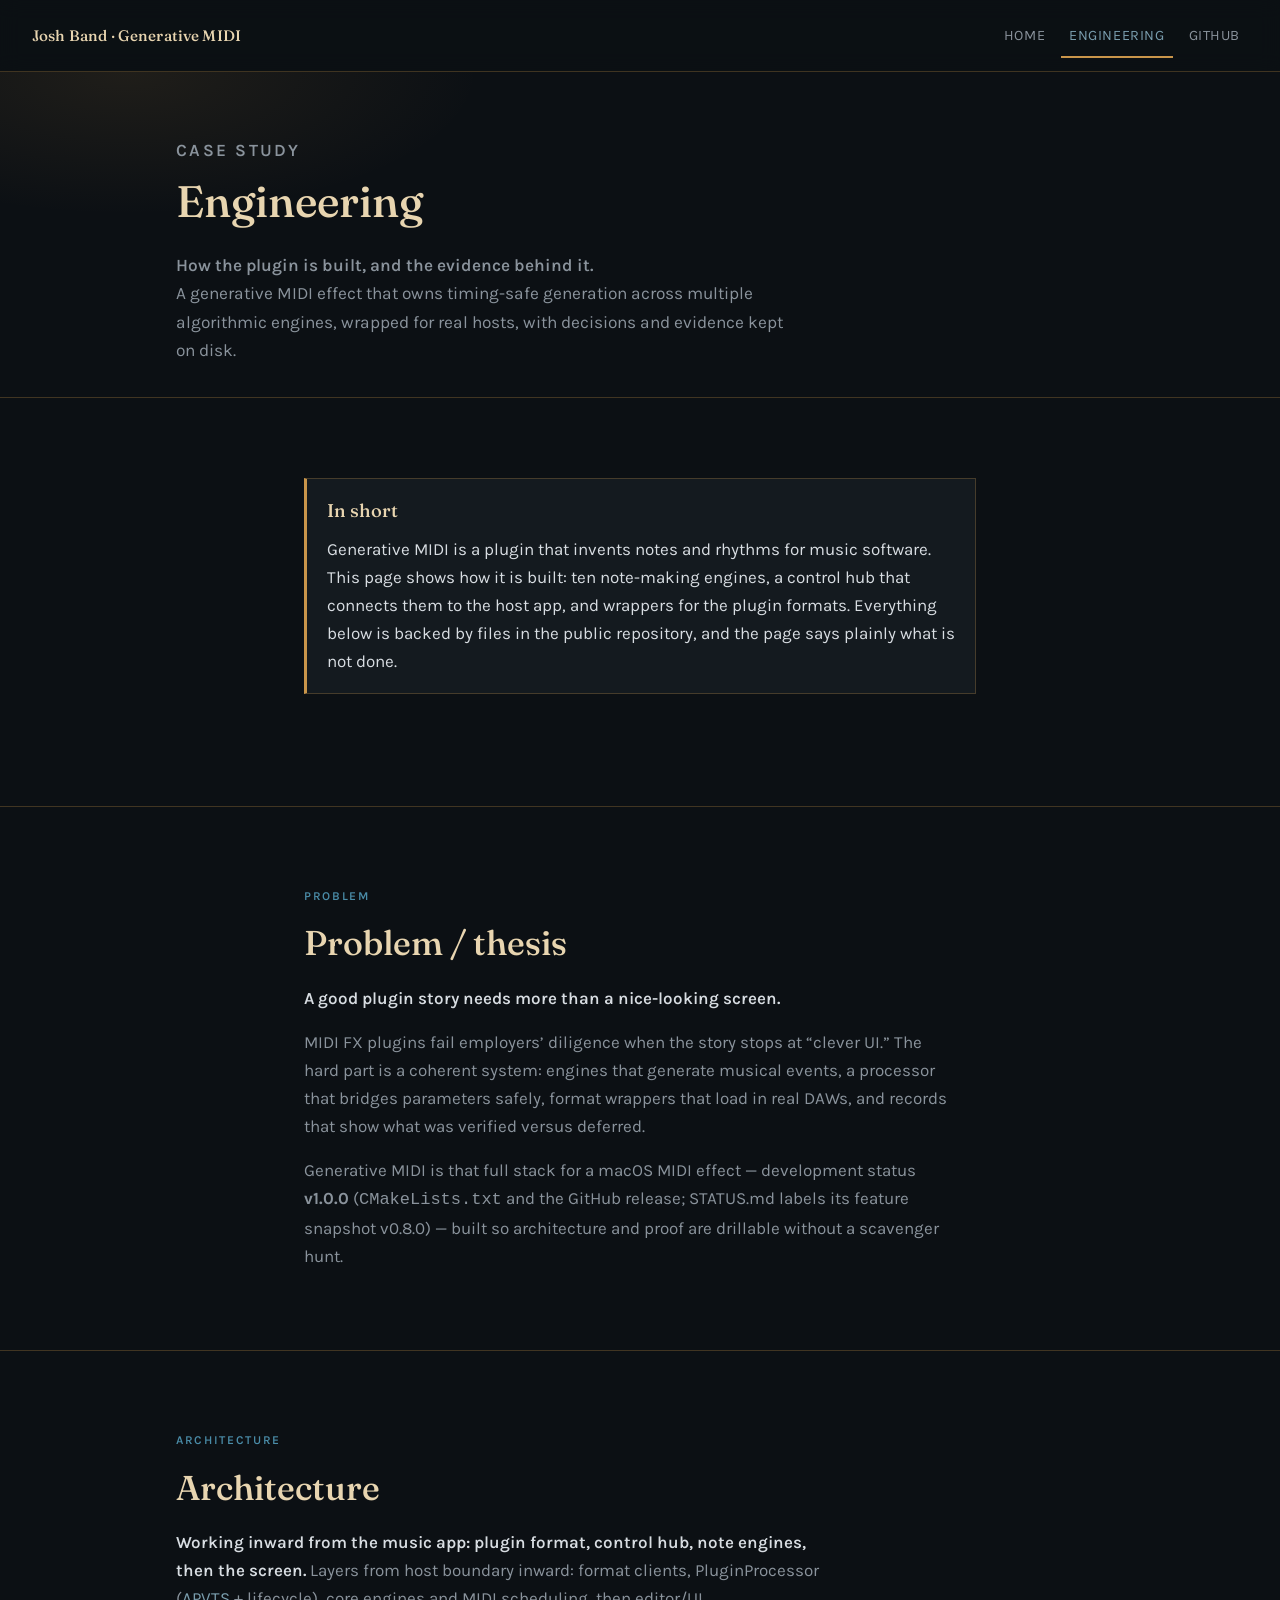
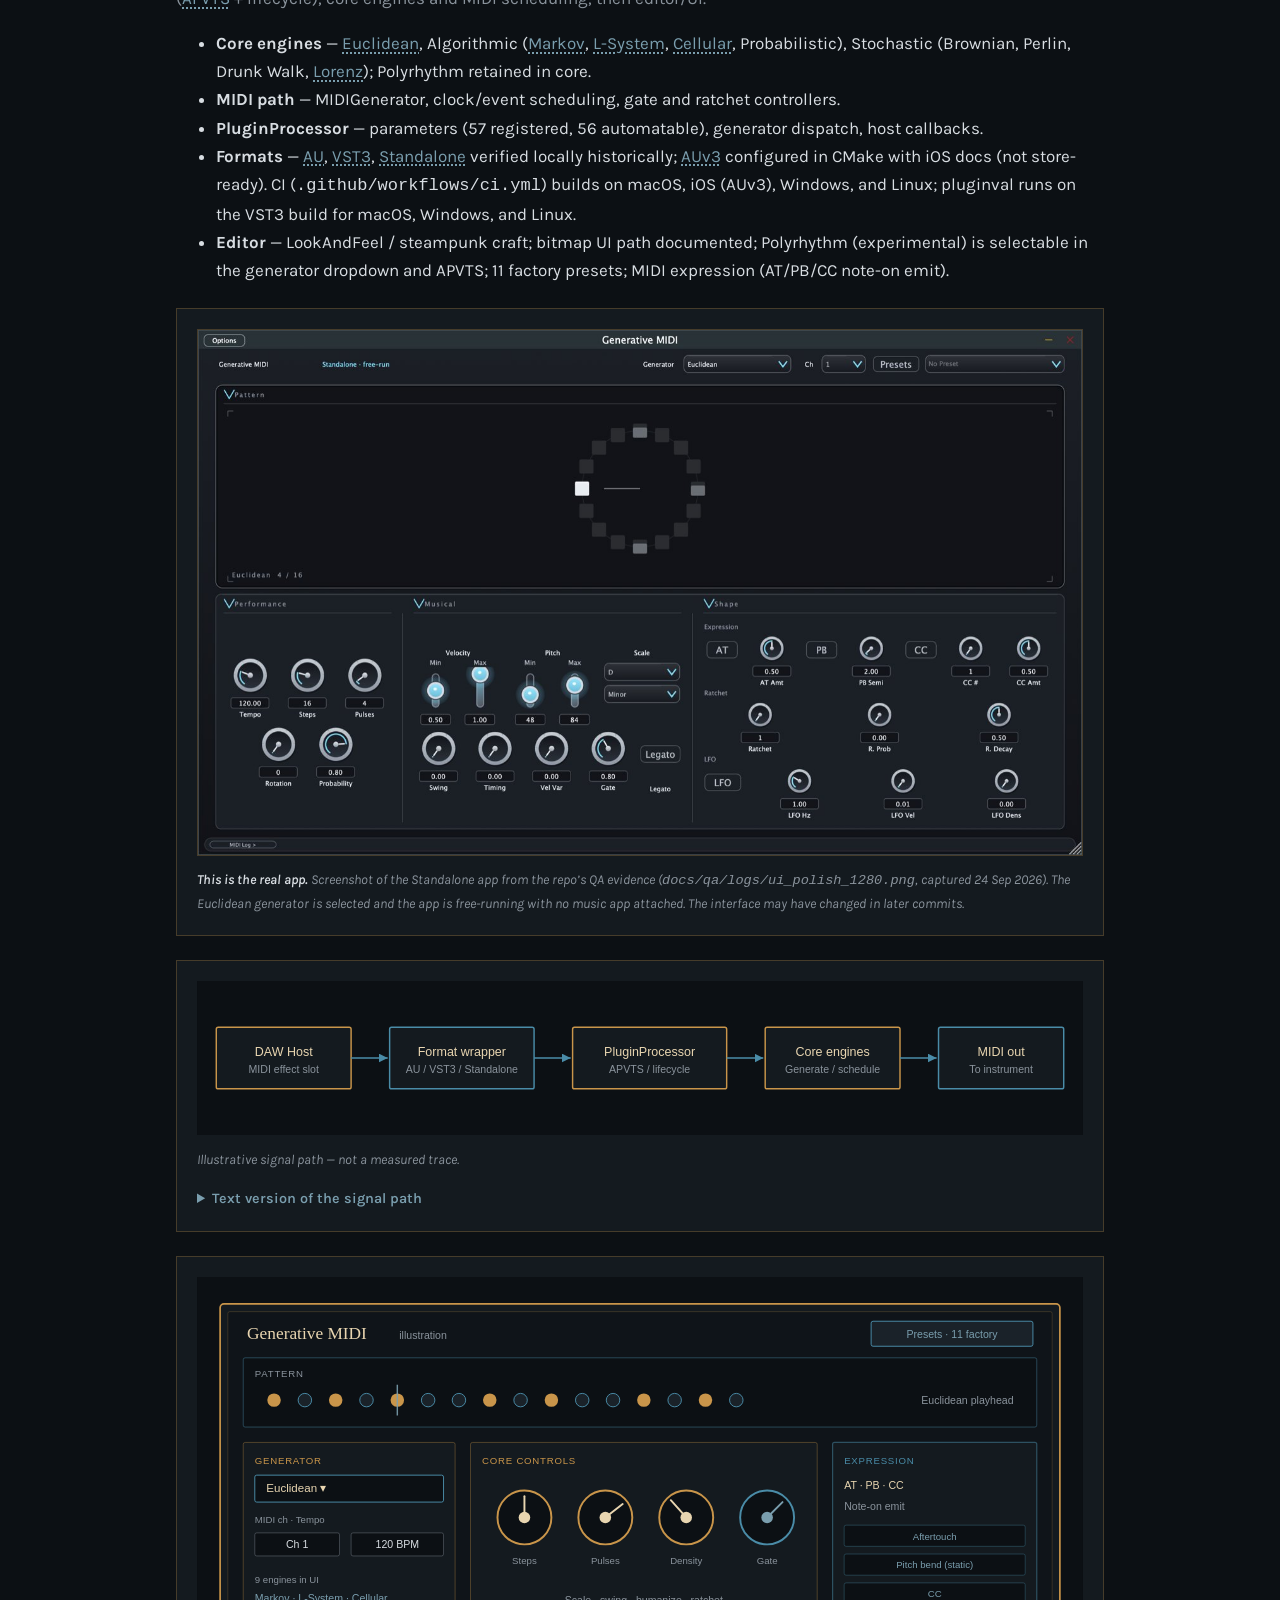
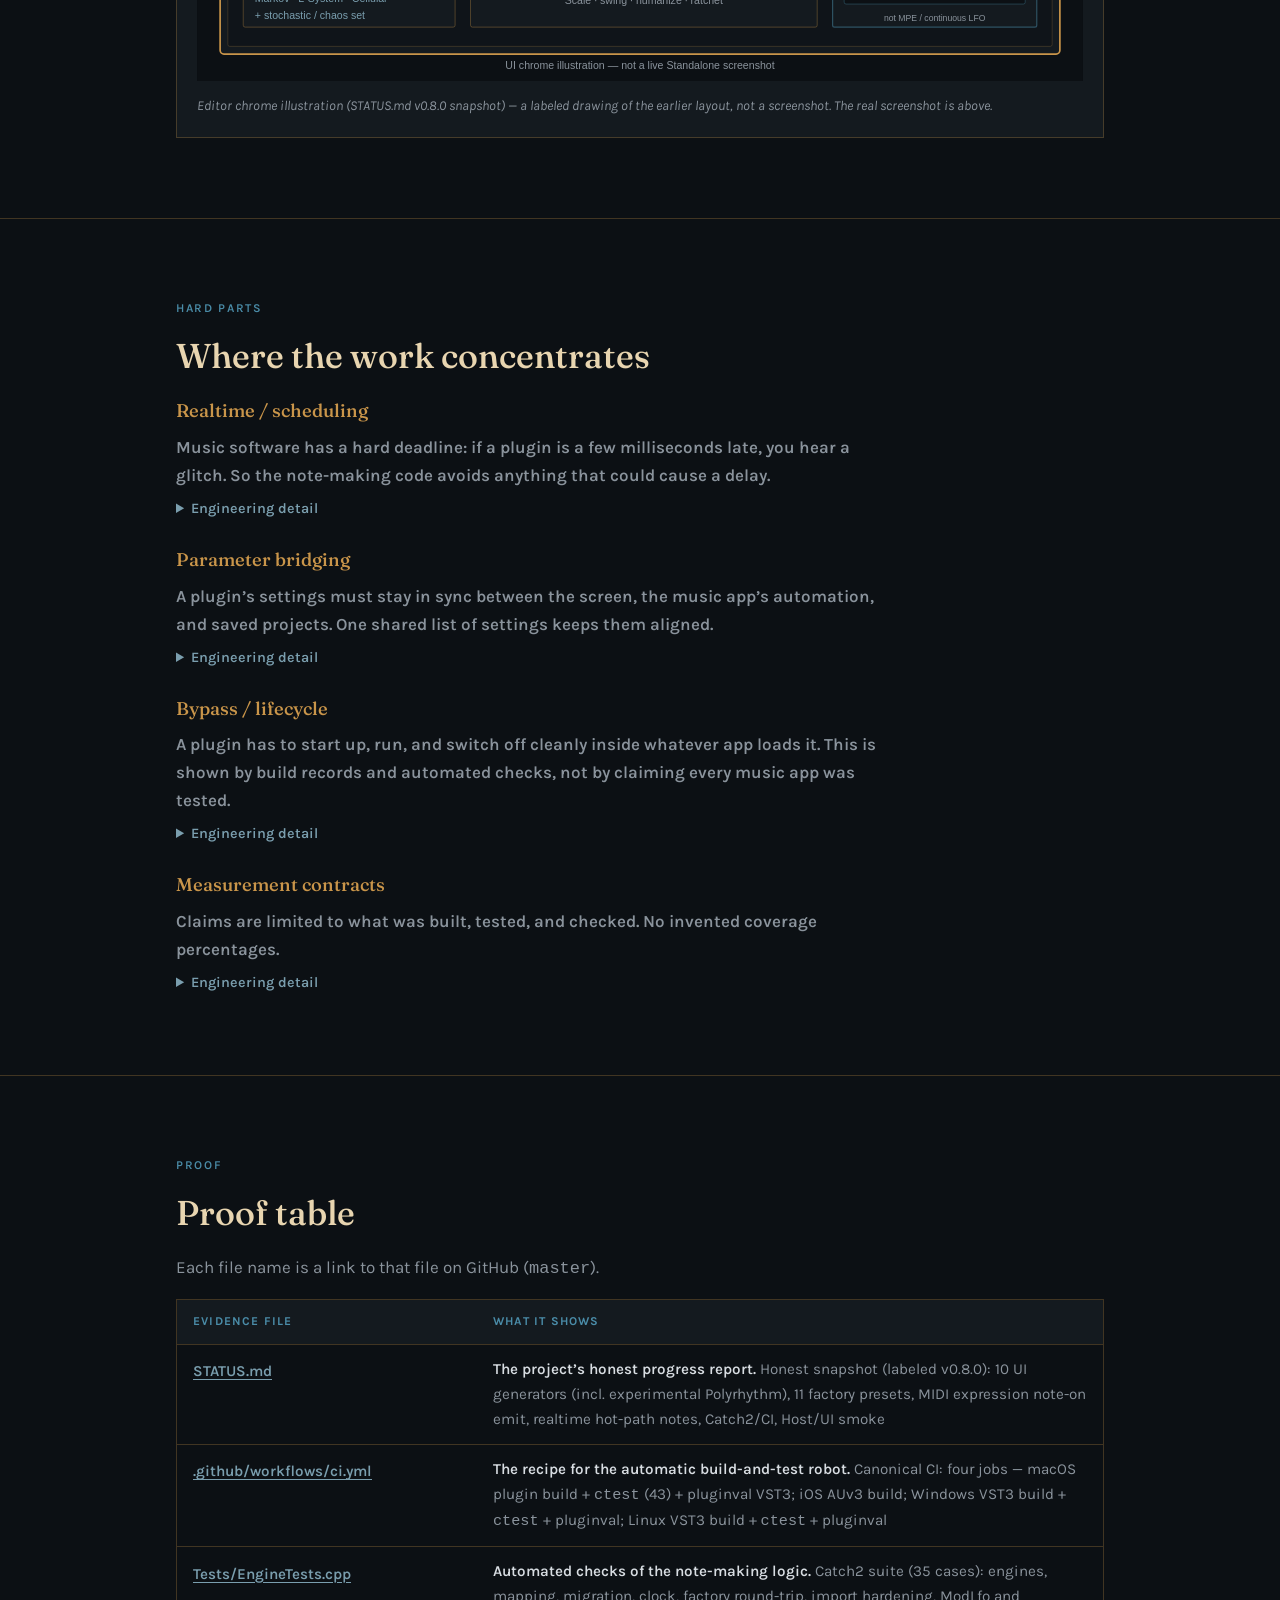
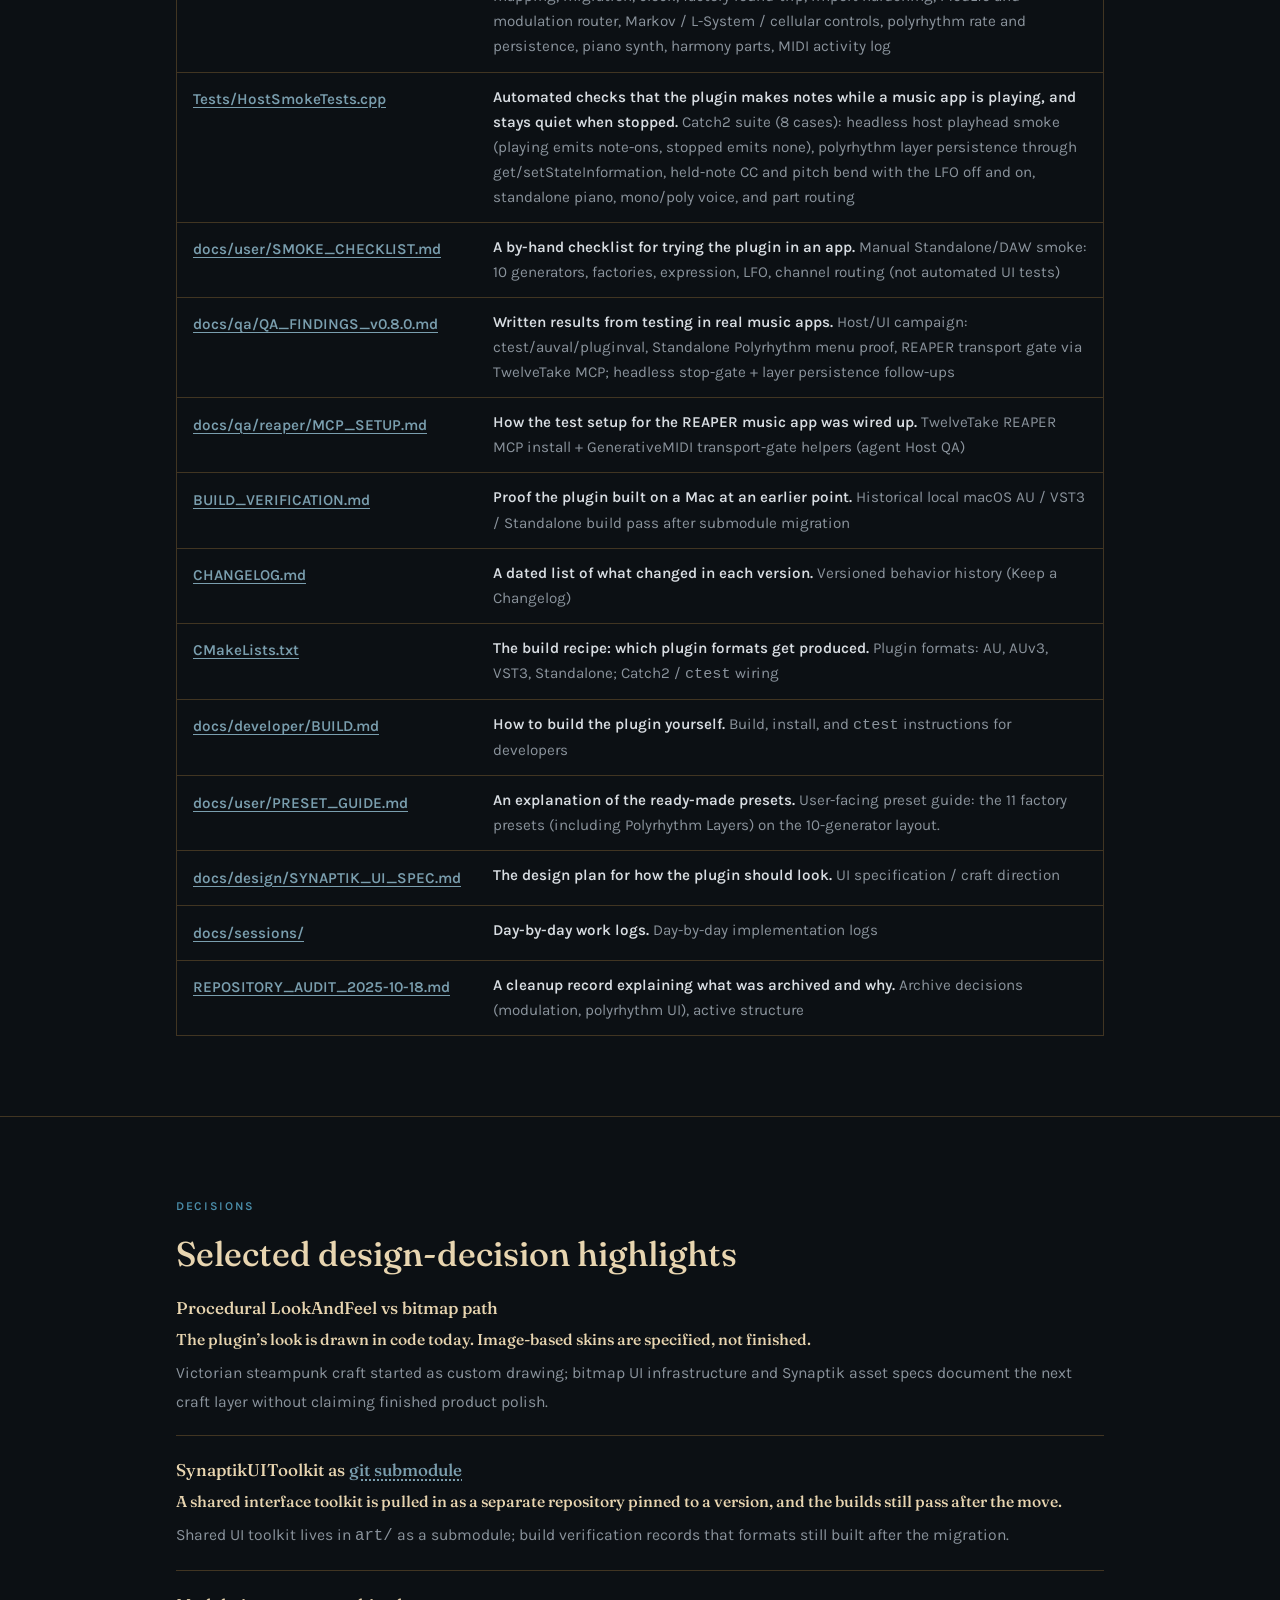
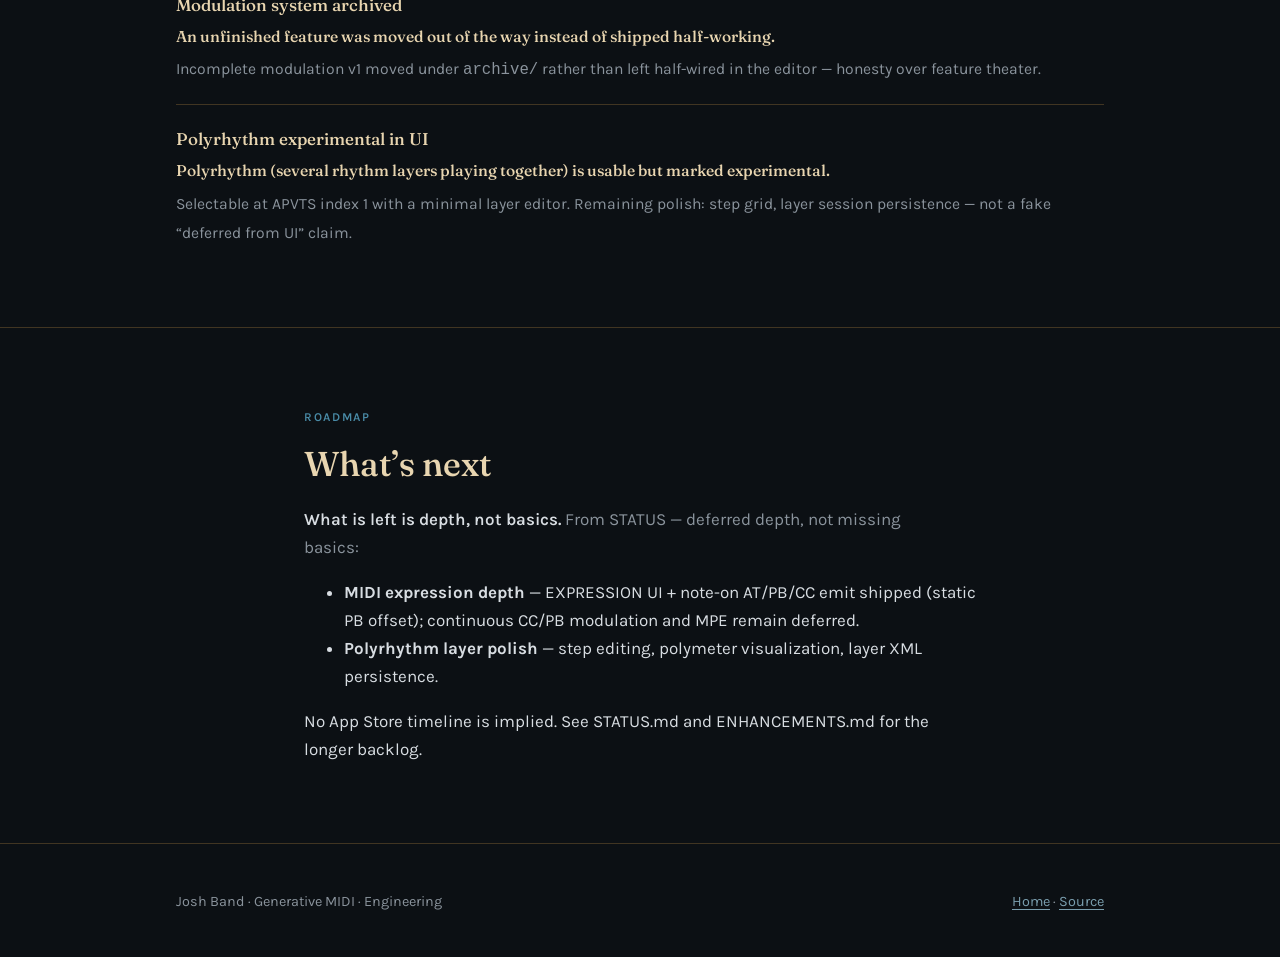
==== docs/engineering.html @ d262ab6c "docs: refresh counts and version after #12 (57/56 params, 43 tests, v1.0.0) Site, README, FEATURES, " ====
<!DOCTYPE html>
<html lang="en">
<head>
  <meta charset="utf-8">
  <meta name="viewport" content="width=device-width, initial-scale=1">
  <title>Engineering · Josh Band · Generative MIDI</title>
  <meta name="description" content="Engineering case study: architecture, realtime boundaries, parameter bridging, and on-disk proof for Generative MIDI.">
  <meta name="color-scheme" content="dark">
  <meta name="theme-color" content="#0c1014">
  <script>document.documentElement.classList.add('js');</script>
  <meta property="og:type" content="website">
  <meta property="og:title" content="Engineering · Josh Band · Generative MIDI">
  <meta property="og:description" content="Engineering case study: architecture, realtime boundaries, parameter bridging, and on-disk proof for Generative MIDI.">
  <meta property="og:url" content="https://joshband.github.io/GenerativeMIDI/engineering.html">
  <meta name="twitter:card" content="summary">
  <meta name="twitter:title" content="Engineering · Josh Band · Generative MIDI">
  <meta name="twitter:description" content="Engineering case study: architecture, realtime boundaries, parameter bridging, and on-disk proof for Generative MIDI.">
  <link rel="preconnect" href="https://fonts.googleapis.com">
  <link rel="preconnect" href="https://fonts.gstatic.com" crossorigin>
  <link href="https://fonts.googleapis.com/css2?family=Fraunces:opsz,wght@9..144,500;9..144,600&family=Karla:wght@400;500;600;700&display=swap" rel="stylesheet">
  <link rel="stylesheet" href="assets/site.css">
</head>
<body>
  <a class="skip-link" href="#main">Skip to content</a>

  <header class="site-nav">
    <a class="site-nav__mark" href="index.html">Josh Band · Generative MIDI</a>
    <nav aria-label="Primary">
      <ul class="site-nav__links">
        <li><a href="index.html">Home</a></li>
        <li><a href="engineering.html" aria-current="page">Engineering</a></li>
        <li><a href="https://github.com/joshband/GenerativeMIDI" rel="noopener noreferrer">GitHub</a></li>
      </ul>
    </nav>
  </header>

  <section class="page-intro" aria-labelledby="page-title">
    <div class="page-intro__inner">
      <p class="section__label">Case study</p>
      <h1 id="page-title">Engineering</h1>
      <p class="plain">How the plugin is built, and the evidence behind it.</p>
      <p class="tech">A generative MIDI effect that owns timing-safe generation across multiple algorithmic engines, wrapped for real hosts, with decisions and evidence kept on disk.</p>
    </div>
  </section>

  <main id="main" tabindex="-1">
    <section class="section section--narrow" aria-labelledby="short-title">
      <div class="section__inner">
        <div class="in-short">
          <h2 id="short-title">In short</h2>
          <p>Generative MIDI is a plugin that invents notes and rhythms for music software. This page shows how it is built: ten note-making engines, a control hub that connects them to the host app, and wrappers for the plugin formats. Everything below is backed by files in the public repository, and the page says plainly what is not done.</p>
        </div>
      </div>
    </section>

    <section class="section section--narrow" data-reveal aria-labelledby="thesis-title">
      <div class="section__inner">
        <p class="section__label">Problem</p>
        <h2 class="section__title" id="thesis-title">Problem / thesis</h2>
        <p class="plain">A good plugin story needs more than a nice-looking screen.</p>
        <p class="tech">MIDI FX plugins fail employers’ diligence when the story stops at “clever UI.” The hard part is a coherent system: engines that generate musical events, a processor that bridges parameters safely, format wrappers that load in real DAWs, and records that show what was verified versus deferred.</p>
        <p class="tech">Generative MIDI is that full stack for a macOS MIDI effect — development status <strong>v1.0.0</strong> (<code>CMakeLists.txt</code> and the GitHub release; STATUS.md labels its feature snapshot v0.8.0) — built so architecture and proof are drillable without a scavenger hunt.</p>
      </div>
    </section>

    <section class="section" data-reveal aria-labelledby="arch-title">
      <div class="section__inner">
        <p class="section__label">Architecture</p>
        <h2 class="section__title" id="arch-title">Architecture</h2>
        <p class="section__lead"><strong class="plain">Working inward from the music app: plugin format, control hub, note engines, then the screen.</strong> <span class="tech">Layers from host boundary inward: format clients, PluginProcessor (<a class="term" href="index.html#g-apvts">APVTS</a> + lifecycle), core engines and MIDI scheduling, then editor/UI.</span></p>
        <ul>
          <li><strong>Core engines</strong> — <a class="term" href="index.html#g-euclidean">Euclidean</a>, Algorithmic (<a class="term" href="index.html#g-markov">Markov</a>, <a class="term" href="index.html#g-lsystem">L-System</a>, <a class="term" href="index.html#g-cellular">Cellular</a>, Probabilistic), Stochastic (Brownian, Perlin, Drunk Walk, <a class="term" href="index.html#g-lorenz">Lorenz</a>); Polyrhythm retained in core.</li>
          <li><strong>MIDI path</strong> — MIDIGenerator, clock/event scheduling, gate and ratchet controllers.</li>
          <li><strong>PluginProcessor</strong> — parameters (57 registered, 56 automatable), generator dispatch, host callbacks.</li>
          <li><strong>Formats</strong> — <a class="term" href="index.html#g-au">AU</a>, <a class="term" href="index.html#g-vst3">VST3</a>, <a class="term" href="index.html#g-standalone">Standalone</a> verified locally historically; <a class="term" href="index.html#g-auv3">AUv3</a> configured in CMake with iOS docs (not store-ready). CI (<code>.github/workflows/ci.yml</code>) builds on macOS, iOS (AUv3), Windows, and Linux; pluginval runs on the VST3 build for macOS, Windows, and Linux.</li>
          <li><strong>Editor</strong> — LookAndFeel / steampunk craft; bitmap UI path documented; Polyrhythm (experimental) is selectable in the generator dropdown and APVTS; 11 factory presets; MIDI expression (AT/PB/CC note-on emit).</li>
        </ul>
        <figure class="diagram diagram--shot">
          <img src="assets/standalone-screenshot.jpg" width="1400" height="831" alt="Screenshot of the Generative MIDI Standalone app in a dark steel and cyan theme. A Pattern panel shows the Euclidean generator as a ring of 16 steps, with Performance knobs (tempo, steps, pulses, rotation, probability), Musical controls (velocity and pitch ranges, scale, swing, timing, gate) and a Shape panel with expression, ratchet and LFO controls.">
          <figcaption><strong class="plain">This is the real app.</strong> Screenshot of the Standalone app from the repo’s QA evidence (<code>docs/qa/logs/ui_polish_1280.png</code>, captured 24 Sep 2026). The Euclidean generator is selected and the app is free-running with no music app attached. The interface may have changed in later commits.</figcaption>
        </figure>
        <figure class="diagram">
          <picture>
            <source media="(max-width: 720px)" srcset="assets/signal-path-narrow.svg" width="320" height="480">
            <img src="assets/signal-path.svg?v=2" width="920" height="160" alt="Illustrative signal path from DAW host through format wrapper, processor, engines, to MIDI out">
          </picture>
          <figcaption>Illustrative signal path — not a measured trace.</figcaption>
          <details class="flow-text">
            <summary>Text version of the signal path</summary>
            <ol>
              <li><strong>DAW host</strong> — the music app, with a MIDI effect slot.</li>
              <li><strong>Format wrapper</strong> — AU, VST3, or Standalone.</li>
              <li><strong>PluginProcessor and parameters</strong> — the settings list (APVTS) and plugin lifecycle.</li>
              <li><strong>Core engines</strong> — generate and schedule the notes.</li>
              <li><strong>MIDI out</strong> — notes go to an instrument.</li>
            </ol>
          </details>
        </figure>
        <figure class="diagram">
          <img src="assets/editor-chrome.svg" width="920" height="420" alt="Illustrative Generative MIDI editor chrome showing pattern display, generator controls, and expression panel">
          <figcaption>Editor chrome illustration (STATUS.md v0.8.0 snapshot) — a labeled drawing of the earlier layout, not a screenshot. The real screenshot is above.</figcaption>
        </figure>
      </div>
    </section>

    <section class="section" data-reveal aria-labelledby="hard-title">
      <div class="section__inner">
        <p class="section__label">Hard parts</p>
        <h2 class="section__title" id="hard-title">Where the work concentrates</h2>
        <ul class="hard-parts">
          <li>
            <h3>Realtime / scheduling</h3>
            <p class="plain">Music software has a hard deadline: if a plugin is a few milliseconds late, you hear a glitch. So the note-making code avoids anything that could cause a delay.</p>
            <details>
              <summary>Engineering detail</summary>
              <p>Note generation must respect <a class="term" href="index.html#g-daw">host</a> block timing. Gate length and ratchet features are described in STATUS with sample-accurate intent. Steady-state hot path is <a class="term" href="index.html#g-alloc">allocation</a>-hardened (Euclidean regen, ratchet offsets, algorithmic single-note, EventScheduler pre-reserved queue; over-capacity schedules dropped). Residual risk called out in STATUS: trained Markov map-key vector on lookup. Engine behavior is covered by Catch2 / <code>ctest</code> in <a class="term" href="index.html#g-ci">CI</a> (<strong>43</strong> test cases, incl. headless host playhead smoke + polyrhythm layer persistence); host transport gating is also exercised via REAPER + TwelveTake MCP and the manual <a href="https://github.com/joshband/GenerativeMIDI/blob/master/docs/user/SMOKE_CHECKLIST.md" rel="noopener noreferrer">smoke checklist</a> — not a published latency bench suite.</p>
            </details>
          </li>
          <li>
            <h3>Parameter bridging</h3>
            <p class="plain">A plugin’s settings must stay in sync between the screen, the music app’s automation, and saved projects. One shared list of settings keeps them aligned.</p>
            <details>
              <summary>Engineering detail</summary>
              <p><a class="term" href="index.html#g-apvts">APVTS</a> choices drive engines and UI. The live generator choice list matches the editor: <strong>ten</strong> generators (Euclidean, experimental Polyrhythm, 4 algorithmic, 4 stochastic). Session migration bumps older 9-choice layouts to the current map.</p>
            </details>
          </li>
          <li>
            <h3>Bypass / lifecycle</h3>
            <p class="plain">A plugin has to start up, run, and switch off cleanly inside whatever app loads it. This is shown by build records and automated checks, not by claiming every music app was tested.</p>
            <details>
              <summary>Engineering detail</summary>
              <p>JUCE plugin client lifecycle (prepare, process, editor attach) plus COPY_PLUGIN_AFTER_BUILD install paths. Host integration is evidenced by build artifacts, CI, and developer build docs, not by claiming every DAW certified.</p>
            </details>
          </li>
          <li>
            <h3>Measurement contracts</h3>
            <p class="plain">Claims are limited to what was built, tested, and checked. No invented coverage percentages.</p>
            <details>
              <summary>Engineering detail</summary>
              <p>On-disk contracts are STATUS.md, BUILD_VERIFICATION.md, CHANGELOG, CI (<code>.github/workflows/ci.yml</code> + Catch2 / <code>ctest</code> ×29), <a href="https://github.com/joshband/GenerativeMIDI/blob/master/docs/qa/QA_FINDINGS_v0.8.0.md" rel="noopener noreferrer">QA findings</a>, and the manual <a href="https://github.com/joshband/GenerativeMIDI/blob/master/docs/user/SMOKE_CHECKLIST.md" rel="noopener noreferrer">SMOKE_CHECKLIST</a> — not invented coverage percentages. Prefer “build passed / tests ran / feature listed / smoke steps exercised” over marketing metrics.</p>
            </details>
          </li>
        </ul>
      </div>
    </section>

    <section class="section" data-reveal aria-labelledby="proof-title">
      <div class="section__inner">
        <p class="section__label">Proof</p>
        <h2 class="section__title" id="proof-title">Proof table</h2>
        <p class="section__lead">Each file name is a link to that file on GitHub (<code>master</code>).</p>
        <span class="visually-hidden" id="proof-scroll-label">Proof table (scrollable region)</span>
        <div class="table-wrap" role="region" aria-labelledby="proof-scroll-label" tabindex="0">
          <table class="proof-table">
            <caption class="visually-hidden">Repository evidence files, with what each one shows</caption>
            <thead>
              <tr>
                <th scope="col">Evidence file</th>
                <th scope="col">What it shows</th>
              </tr>
            </thead>
            <tbody>
              <tr>
                <td><a href="https://github.com/joshband/GenerativeMIDI/blob/master/STATUS.md" rel="noopener noreferrer">STATUS.md<span class="visually-hidden"> on GitHub</span></a></td>
                <td><strong class="plain">The project’s honest progress report.</strong> Honest snapshot (labeled v0.8.0): 10 UI generators (incl. experimental Polyrhythm), 11 factory presets, MIDI expression note-on emit, realtime hot-path notes, Catch2/CI, Host/UI smoke</td>
              </tr>
              <tr>
                <td><a href="https://github.com/joshband/GenerativeMIDI/blob/master/.github/workflows/ci.yml" rel="noopener noreferrer">.github/workflows/ci.yml<span class="visually-hidden"> on GitHub</span></a></td>
                <td><strong class="plain">The recipe for the automatic build-and-test robot.</strong> Canonical CI: four jobs — macOS plugin build + <code>ctest</code> (43) + pluginval VST3; iOS AUv3 build; Windows VST3 build + <code>ctest</code> + pluginval; Linux VST3 build + <code>ctest</code> + pluginval</td>
              </tr>
              <tr>
                <td><a href="https://github.com/joshband/GenerativeMIDI/blob/master/Tests/EngineTests.cpp" rel="noopener noreferrer">Tests/EngineTests.cpp<span class="visually-hidden"> on GitHub</span></a></td>
                <td><strong class="plain">Automated checks of the note-making logic.</strong> Catch2 suite (35 cases): engines, mapping, migration, clock, factory round-trip, import hardening, ModLfo and modulation router, Markov / L-System / cellular controls, polyrhythm rate and persistence, piano synth, harmony parts, MIDI activity log</td>
              </tr>
              <tr>
                <td><a href="https://github.com/joshband/GenerativeMIDI/blob/master/Tests/HostSmokeTests.cpp" rel="noopener noreferrer">Tests/HostSmokeTests.cpp<span class="visually-hidden"> on GitHub</span></a></td>
                <td><strong class="plain">Automated checks that the plugin makes notes while a music app is playing, and stays quiet when stopped.</strong> Catch2 suite (8 cases): headless host playhead smoke (playing emits note-ons, stopped emits none), polyrhythm layer persistence through get/setStateInformation, held-note CC and pitch bend with the LFO off and on, standalone piano, mono/poly voice, and part routing</td>
              </tr>
              <tr>
                <td><a href="https://github.com/joshband/GenerativeMIDI/blob/master/docs/user/SMOKE_CHECKLIST.md" rel="noopener noreferrer">docs/user/SMOKE_CHECKLIST.md<span class="visually-hidden"> on GitHub</span></a></td>
                <td><strong class="plain">A by-hand checklist for trying the plugin in an app.</strong> Manual Standalone/DAW smoke: 10 generators, factories, expression, LFO, channel routing (not automated UI tests)</td>
              </tr>
              <tr>
                <td><a href="https://github.com/joshband/GenerativeMIDI/blob/master/docs/qa/QA_FINDINGS_v0.8.0.md" rel="noopener noreferrer">docs/qa/QA_FINDINGS_v0.8.0.md<span class="visually-hidden"> on GitHub</span></a></td>
                <td><strong class="plain">Written results from testing in real music apps.</strong> Host/UI campaign: ctest/auval/pluginval, Standalone Polyrhythm menu proof, REAPER transport gate via TwelveTake MCP; headless stop-gate + layer persistence follow-ups</td>
              </tr>
              <tr>
                <td><a href="https://github.com/joshband/GenerativeMIDI/blob/master/docs/qa/reaper/MCP_SETUP.md" rel="noopener noreferrer">docs/qa/reaper/MCP_SETUP.md<span class="visually-hidden"> on GitHub</span></a></td>
                <td><strong class="plain">How the test setup for the REAPER music app was wired up.</strong> TwelveTake REAPER MCP install + GenerativeMIDI transport-gate helpers (agent Host QA)</td>
              </tr>
              <tr>
                <td><a href="https://github.com/joshband/GenerativeMIDI/blob/master/BUILD_VERIFICATION.md" rel="noopener noreferrer">BUILD_VERIFICATION.md<span class="visually-hidden"> on GitHub</span></a></td>
                <td><strong class="plain">Proof the plugin built on a Mac at an earlier point.</strong> Historical local macOS AU / VST3 / Standalone build pass after submodule migration</td>
              </tr>
              <tr>
                <td><a href="https://github.com/joshband/GenerativeMIDI/blob/master/CHANGELOG.md" rel="noopener noreferrer">CHANGELOG.md<span class="visually-hidden"> on GitHub</span></a></td>
                <td><strong class="plain">A dated list of what changed in each version.</strong> Versioned behavior history (Keep a Changelog)</td>
              </tr>
              <tr>
                <td><a href="https://github.com/joshband/GenerativeMIDI/blob/master/CMakeLists.txt" rel="noopener noreferrer">CMakeLists.txt<span class="visually-hidden"> on GitHub</span></a></td>
                <td><strong class="plain">The build recipe: which plugin formats get produced.</strong> Plugin formats: AU, AUv3, VST3, Standalone; Catch2 / <code>ctest</code> wiring</td>
              </tr>
              <tr>
                <td><a href="https://github.com/joshband/GenerativeMIDI/blob/master/docs/developer/BUILD.md" rel="noopener noreferrer">docs/developer/BUILD.md<span class="visually-hidden"> on GitHub</span></a></td>
                <td><strong class="plain">How to build the plugin yourself.</strong> Build, install, and <code>ctest</code> instructions for developers</td>
              </tr>
              <tr>
                <td><a href="https://github.com/joshband/GenerativeMIDI/blob/master/docs/user/PRESET_GUIDE.md" rel="noopener noreferrer">docs/user/PRESET_GUIDE.md<span class="visually-hidden"> on GitHub</span></a></td>
                <td><strong class="plain">An explanation of the ready-made presets.</strong> User-facing preset guide: the 11 factory presets (including Polyrhythm Layers) on the 10-generator layout.</td>
              </tr>
              <tr>
                <td><a href="https://github.com/joshband/GenerativeMIDI/blob/master/docs/design/SYNAPTIK_UI_SPEC.md" rel="noopener noreferrer">docs/design/SYNAPTIK_UI_SPEC.md<span class="visually-hidden"> on GitHub</span></a></td>
                <td><strong class="plain">The design plan for how the plugin should look.</strong> UI specification / craft direction</td>
              </tr>
              <tr>
                <td><a href="https://github.com/joshband/GenerativeMIDI/blob/master/docs/sessions/README.md" rel="noopener noreferrer">docs/sessions/<span class="visually-hidden"> on GitHub</span></a></td>
                <td><strong class="plain">Day-by-day work logs.</strong> Day-by-day implementation logs</td>
              </tr>
              <tr>
                <td><a href="https://github.com/joshband/GenerativeMIDI/blob/master/REPOSITORY_AUDIT_2025-10-18.md" rel="noopener noreferrer">REPOSITORY_AUDIT_2025-10-18.md<span class="visually-hidden"> on GitHub</span></a></td>
                <td><strong class="plain">A cleanup record explaining what was archived and why.</strong> Archive decisions (modulation, polyrhythm UI), active structure</td>
              </tr>
            </tbody>
          </table>
        </div>
      </div>
    </section>

    <section class="section" data-reveal aria-labelledby="decisions-title">
      <div class="section__inner">
        <p class="section__label">Decisions</p>
        <h2 class="section__title" id="decisions-title">Selected design-decision highlights</h2>
        <ul class="decisions">
          <li>
            <strong>Procedural LookAndFeel vs bitmap path</strong>
            <span><strong class="plain">The plugin’s look is drawn in code today. Image-based skins are specified, not finished.</strong> <span class="tech">Victorian steampunk craft started as custom drawing; bitmap UI infrastructure and Synaptik asset specs document the next craft layer without claiming finished product polish.</span></span>
          </li>
          <li>
            <strong>SynaptikUIToolkit as <a class="term" href="index.html#g-submodule">git submodule</a></strong>
            <span><strong class="plain">A shared interface toolkit is pulled in as a separate repository pinned to a version, and the builds still pass after the move.</strong> <span class="tech">Shared UI toolkit lives in <code>art/</code> as a submodule; build verification records that formats still built after the migration.</span></span>
          </li>
          <li>
            <strong>Modulation system archived</strong>
            <span><strong class="plain">An unfinished feature was moved out of the way instead of shipped half-working.</strong> <span class="tech">Incomplete modulation v1 moved under <code>archive/</code> rather than left half-wired in the editor — honesty over feature theater.</span></span>
          </li>
          <li>
            <strong>Polyrhythm experimental in UI</strong>
            <span><strong class="plain">Polyrhythm (several rhythm layers playing together) is usable but marked experimental.</strong> <span class="tech">Selectable at APVTS index 1 with a minimal layer editor. Remaining polish: step grid, layer session persistence — not a fake “deferred from UI” claim.</span></span>
          </li>
        </ul>
      </div>
    </section>

    <section class="section section--narrow" data-reveal aria-labelledby="next-title">
      <div class="section__inner">
        <p class="section__label">Roadmap</p>
        <h2 class="section__title" id="next-title">What’s next</h2>
        <p><strong class="plain">What is left is depth, not basics.</strong> <span class="tech">From STATUS — deferred depth, not missing basics:</span></p>
        <ul>
          <li><strong>MIDI expression depth</strong> — EXPRESSION UI + note-on AT/PB/CC emit shipped (static PB offset); continuous CC/PB modulation and MPE remain deferred.</li>
          <li><strong>Polyrhythm layer polish</strong> — step editing, polymeter visualization, layer XML persistence.</li>
        </ul>
        <p>No App Store timeline is implied. See STATUS.md and ENHANCEMENTS.md for the longer backlog.</p>
      </div>
    </section>
  </main>

  <footer class="site-footer">
    <div class="site-footer__inner">
      <p>Josh Band · Generative MIDI · Engineering</p>
      <p><a href="index.html">Home</a> · <a href="https://github.com/joshband/GenerativeMIDI" rel="noopener noreferrer">Source</a></p>
    </div>
  </footer>

  <script src="assets/site.js" defer></script>
</body>
</html>
---- docs/assets/site.css ----
/* Generative MIDI — workshop forge showcase */

:root {
  --bg-deep: #0c1014;
  --bg-panel: #141a1f;
  --brass: #c9954a;
  --brass-soft: #e8d5b0;
  --steel: #4a8ca8;
  --steel-bright: #7a9eae;
  --text: #d8dde2;
  --text-muted: #8a939c;
  --rule: rgba(201, 149, 74, 0.28);
  --font-display: "Fraunces", Georgia, serif;
  --font-body: "Karla", "Segoe UI", sans-serif;
  --max: 42rem;
  --wide: 58rem;
  --ease: cubic-bezier(0.22, 1, 0.36, 1);
}

*,
*::before,
*::after {
  box-sizing: border-box;
}

html {
  scroll-behavior: smooth;
  scroll-padding-top: 6rem;
}

body {
  margin: 0;
  min-height: 100vh;
  min-height: 100svh;
  font-family: var(--font-body);
  font-size: 1.0625rem;
  line-height: 1.65;
  color: var(--text);
  background: var(--bg-deep);
  -webkit-font-smoothing: antialiased;
}

img,
svg {
  max-width: 100%;
  height: auto;
  display: block;
}

a {
  color: var(--steel-bright);
  text-decoration-thickness: 1px;
  text-underline-offset: 0.2em;
  transition: color 0.2s var(--ease), text-decoration-color 0.2s var(--ease);
}

a:hover,
a:focus-visible {
  color: var(--brass-soft);
  text-decoration-color: var(--brass);
}

:focus-visible {
  outline: 2px solid var(--brass-soft);
  outline-offset: 3px;
}

.visually-hidden {
  position: absolute;
  width: 1px;
  height: 1px;
  margin: -1px;
  padding: 0;
  overflow: hidden;
  clip: rect(0, 0, 0, 0);
  clip-path: inset(50%);
  white-space: nowrap;
  border: 0;
}

main:focus {
  outline: none;
}

.skip-link {
  position: absolute;
  left: 1rem;
  top: -3rem;
  z-index: 100;
  padding: 0.5rem 0.85rem;
  background: var(--brass);
  color: var(--bg-deep);
  font-weight: 600;
  text-decoration: none;
  border-radius: 2px;
}

.skip-link:focus {
  top: 1rem;
}

/* ——— Nav ——— */

.site-nav {
  position: sticky;
  top: 0;
  z-index: 50;
  display: flex;
  flex-wrap: wrap;
  align-items: center;
  justify-content: space-between;
  gap: 0.75rem 1.5rem;
  padding: 0.85rem clamp(1rem, 4vw, 2rem);
  background: rgba(12, 16, 20, 0.88);
  -webkit-backdrop-filter: blur(10px);
  backdrop-filter: blur(10px);
  border-bottom: 1px solid var(--rule);
}

.site-nav__mark {
  display: inline-flex;
  align-items: center;
  min-height: 44px;
  font-family: var(--font-display);
  font-size: 0.95rem;
  font-weight: 500;
  color: var(--brass-soft);
  text-decoration: none;
  letter-spacing: 0.01em;
}

.site-nav__mark:hover {
  color: var(--brass);
}

.site-nav__links {
  display: flex;
  flex-wrap: wrap;
  gap: 0 0.5rem;
  list-style: none;
  margin: 0;
  padding: 0;
}

.site-nav__links a {
  display: inline-flex;
  align-items: center;
  min-height: 44px;
  padding: 0 0.5rem;
  color: var(--text-muted);
  text-decoration: none;
  font-size: 0.9rem;
  letter-spacing: 0.04em;
  text-transform: uppercase;
}

.site-nav__links a:hover,
.site-nav__links a:focus-visible,
.site-nav__links a[aria-current="page"] {
  color: var(--steel-bright);
}

.site-nav__links a[aria-current="page"] {
  box-shadow: inset 0 -2px 0 var(--brass);
}

/* ——— Hero ——— */

.hero {
  position: relative;
  isolation: isolate;
  min-height: min(92vh, 52rem);
  min-height: min(92svh, 52rem);
  display: flex;
  flex-direction: column;
  justify-content: flex-end;
  padding: clamp(3rem, 10vw, 6rem) clamp(1.25rem, 5vw, 3rem) clamp(2.5rem, 6vw, 4rem);
  overflow: hidden;
  background:
    radial-gradient(ellipse 70% 55% at 28% 18%, rgba(201, 149, 74, 0.2), transparent 55%),
    radial-gradient(ellipse 55% 45% at 82% 72%, rgba(74, 140, 168, 0.16), transparent 50%),
    linear-gradient(165deg, #0c1014 0%, #1a1510 42%, #0e1418 100%);
}

.hero::before {
  content: "";
  position: absolute;
  inset: 0;
  z-index: -1;
  opacity: 0.18;
  pointer-events: none;
  background-image: url("data:image/svg+xml,%3Csvg xmlns='http://www.w3.org/2000/svg' width='160' height='160'%3E%3Cfilter id='n'%3E%3CfeTurbulence type='fractalNoise' baseFrequency='0.85' numOctaves='3' stitchTiles='stitch'/%3E%3C/filter%3E%3Crect width='160' height='160' filter='url(%23n)' opacity='0.55'/%3E%3C/svg%3E");
}

.hero__glow {
  position: absolute;
  inset: -20% -10% auto;
  height: 70%;
  z-index: -2;
  background: radial-gradient(ellipse at 40% 40%, rgba(201, 149, 74, 0.12), transparent 60%);
  animation: glow-drift 14s var(--ease) infinite alternate;
  pointer-events: none;
}

@keyframes glow-drift {
  from { transform: translate(0, 0) scale(1); opacity: 0.85; }
  to { transform: translate(4%, 3%) scale(1.06); opacity: 1; }
}

.hero__inner {
  max-width: var(--wide);
  width: 100%;
  margin: 0 auto;
}

.brand-stack {
  margin: 0 0 1.75rem;
}

.brand-builder,
.brand-product {
  margin: 0;
  font-family: var(--font-display);
  font-weight: 500;
  line-height: 1.1;
  letter-spacing: -0.02em;
}

.brand-builder {
  font-size: clamp(2.4rem, 7vw, 4rem);
  color: var(--brass-soft);
}

.brand-product {
  margin-top: 0.2em;
  font-size: clamp(2.1rem, 6.2vw, 3.5rem);
  color: var(--brass);
}

.hero__thesis {
  margin: 0 0 0.85rem;
  max-width: 36rem;
  font-size: clamp(1.15rem, 2.4vw, 1.4rem);
  font-weight: 500;
  line-height: 1.4;
  color: var(--text);
}

.hero__support {
  margin: 0 0 2rem;
  max-width: 34rem;
  color: var(--text-muted);
  font-size: 1.05rem;
}

.cta-row {
  display: flex;
  flex-wrap: wrap;
  gap: 0.85rem 1.1rem;
}

.cta {
  display: inline-flex;
  align-items: center;
  min-height: 44px;
  padding: 0.7rem 1.25rem;
  font-family: var(--font-body);
  font-size: 0.92rem;
  font-weight: 600;
  letter-spacing: 0.06em;
  text-transform: uppercase;
  text-decoration: none;
  border: 1px solid transparent;
  transition: background 0.2s var(--ease), color 0.2s var(--ease), border-color 0.2s var(--ease), box-shadow 0.2s var(--ease);
}

.cta--primary {
  background: var(--brass);
  color: var(--bg-deep);
}

.cta--primary:hover,
.cta--primary:focus-visible {
  background: var(--brass-soft);
  color: var(--bg-deep);
  box-shadow: 0 0 0 1px rgba(201, 149, 74, 0.35);
}

.cta--ghost {
  background: transparent;
  color: var(--steel-bright);
  border-color: rgba(74, 140, 168, 0.45);
}

.cta--ghost:hover,
.cta--ghost:focus-visible {
  color: var(--text);
  border-color: var(--steel);
  text-decoration: none;
  box-shadow: inset 0 -2px 0 var(--steel);
}

/* ——— Sections ——— */

main {
  display: block;
}

.section {
  padding: clamp(3rem, 8vw, 5rem) clamp(1.25rem, 5vw, 3rem);
  border-top: 1px solid var(--rule);
}

.section__inner {
  max-width: var(--wide);
  margin: 0 auto;
}

.section--narrow .section__inner {
  max-width: var(--max);
}

.section__label {
  margin: 0 0 0.6rem;
  font-size: 0.75rem;
  font-weight: 600;
  letter-spacing: 0.14em;
  text-transform: uppercase;
  color: var(--steel);
}

.section__title {
  margin: 0 0 1.25rem;
  font-family: var(--font-display);
  font-size: clamp(1.65rem, 3.5vw, 2.15rem);
  font-weight: 500;
  line-height: 1.2;
  color: var(--brass-soft);
}

.section__lead {
  margin: 0 0 1.75rem;
  max-width: 38rem;
  color: var(--text-muted);
}

.section p {
  margin: 0 0 1rem;
}

.section p:last-child {
  margin-bottom: 0;
}

/* Reveal */

.js [data-reveal] {
  opacity: 0;
  transform: translateY(1.1rem);
  transition: opacity 0.7s var(--ease), transform 0.7s var(--ease);
}

.js [data-reveal].is-visible {
  opacity: 1;
  transform: none;
}

/* Claims */

.claim-grid {
  display: grid;
  grid-template-columns: repeat(3, 1fr);
  gap: 1.75rem 1.5rem;
  margin: 0;
  padding: 0;
  list-style: none;
}

.claim-grid h3 {
  margin: 0 0 0.5rem;
  font-family: var(--font-display);
  font-size: 1.2rem;
  font-weight: 500;
  color: var(--brass);
}

.claim-grid p {
  margin: 0;
  color: var(--text-muted);
  font-size: 0.98rem;
}

/* Method */

.method-steps {
  margin: 0;
  padding: 0;
  list-style: none;
  counter-reset: method;
  display: grid;
  gap: 1.25rem;
}

.method-steps li {
  position: relative;
  padding: 1rem 0 1rem 3.25rem;
  border-left: 1px solid var(--rule);
  margin-left: 0.6rem;
}

.method-steps li::before {
  counter-increment: method;
  content: counter(method);
  position: absolute;
  left: 0.85rem;
  top: 1rem;
  width: 1.6rem;
  height: 1.6rem;
  display: grid;
  place-items: center;
  font-size: 0.8rem;
  font-weight: 700;
  color: var(--bg-deep);
  background: var(--steel);
  border-radius: 50%;
}

.method-steps strong {
  display: block;
  margin-bottom: 0.25rem;
  font-family: var(--font-display);
  font-weight: 500;
  color: var(--brass-soft);
}

.method-steps span {
  color: var(--text-muted);
  font-size: 0.98rem;
}

.method-note {
  margin-top: 1.5rem;
  padding-top: 1.25rem;
  border-top: 1px solid var(--rule);
  color: var(--text-muted);
  font-size: 0.95rem;
}

/* Diagram */

.diagram {
  margin: 1.5rem 0 0;
  padding: 1.25rem;
  background: var(--bg-panel);
  border: 1px solid var(--rule);
}

.diagram figcaption {
  margin-top: 0.85rem;
  font-size: 0.85rem;
  color: var(--text-muted);
  font-style: italic;
}

/* Boundary */

.boundary {
  display: grid;
  grid-template-columns: 1fr 1fr;
  gap: 2rem 2.5rem;
}

.boundary h3 {
  margin: 0 0 0.85rem;
  font-family: var(--font-display);
  font-size: 1.15rem;
  font-weight: 500;
}

.boundary--shipped h3 {
  color: var(--steel-bright);
}

.boundary--deferred h3 {
  color: var(--brass);
}

.boundary ul {
  margin: 0;
  padding: 0 0 0 1.1rem;
  color: var(--text-muted);
}

.boundary li {
  margin-bottom: 0.55rem;
}

.boundary li::marker {
  color: var(--brass);
}

/* Hard parts */

.hard-parts {
  display: grid;
  gap: 1.5rem;
  margin: 0;
  padding: 0;
  list-style: none;
}

.hard-parts h3 {
  margin: 0 0 0.4rem;
  font-family: var(--font-display);
  font-size: 1.15rem;
  font-weight: 500;
  color: var(--brass);
}

.hard-parts p {
  margin: 0;
  color: var(--text-muted);
}

/* Decisions */

.decisions {
  margin: 0;
  padding: 0;
  list-style: none;
  display: grid;
  gap: 1.25rem;
}

.decisions li {
  padding-bottom: 1.25rem;
  border-bottom: 1px solid var(--rule);
}

.decisions li:last-child {
  border-bottom: 0;
  padding-bottom: 0;
}

.decisions strong {
  display: block;
  margin-bottom: 0.3rem;
  font-family: var(--font-display);
  font-weight: 500;
  color: var(--brass-soft);
}

.decisions span {
  color: var(--text-muted);
  font-size: 0.98rem;
}

/* Proof table */

.table-wrap {
  overflow-x: auto;
  margin-top: 0.5rem;
  border: 1px solid var(--rule);
}

.proof-table {
  width: 100%;
  border-collapse: collapse;
  font-size: 0.95rem;
  min-width: 36rem;
}

.proof-table th,
.proof-table td {
  padding: 0.75rem 1rem;
  text-align: left;
  vertical-align: top;
  border-bottom: 1px solid var(--rule);
}

.proof-table th {
  font-size: 0.75rem;
  font-weight: 700;
  letter-spacing: 0.1em;
  text-transform: uppercase;
  color: var(--steel);
  background: var(--bg-panel);
}

.proof-table td {
  color: var(--text-muted);
}

.proof-table td:first-child {
  color: var(--brass-soft);
  font-weight: 600;
}

.proof-table a {
  white-space: nowrap;
}

.proof-table tr:last-child td {
  border-bottom: 0;
}

/* Page intro (engineering) */

.page-intro {
  padding: clamp(2.5rem, 7vw, 4rem) clamp(1.25rem, 5vw, 3rem) clamp(1.5rem, 4vw, 2rem);
  background:
    radial-gradient(ellipse 50% 80% at 10% 0%, rgba(201, 149, 74, 0.1), transparent 55%),
    var(--bg-deep);
}

.page-intro__inner {
  max-width: var(--wide);
  margin: 0 auto;
}

.page-intro h1 {
  margin: 0 0 0.85rem;
  font-family: var(--font-display);
  font-size: clamp(2rem, 5vw, 2.75rem);
  font-weight: 500;
  color: var(--brass-soft);
}

.page-intro p {
  margin: 0;
  max-width: 38rem;
  color: var(--text-muted);
  font-size: 1.08rem;
}

/* Footer */

.site-footer {
  padding: 2rem clamp(1.25rem, 5vw, 3rem) 2.5rem;
  border-top: 1px solid var(--rule);
  color: var(--text-muted);
  font-size: 0.9rem;
}

.site-footer__inner {
  max-width: var(--wide);
  margin: 0 auto;
  display: flex;
  flex-wrap: wrap;
  gap: 0.75rem 1.5rem;
  justify-content: space-between;
  align-items: baseline;
}

.site-footer a {
  color: var(--steel-bright);
}

/* Responsive */

@media (max-width: 720px) {
  .claim-grid {
    grid-template-columns: 1fr;
  }

  .boundary {
    grid-template-columns: 1fr;
  }

  .hero {
    min-height: min(88vh, 40rem);
    min-height: min(88svh, 40rem);
  }

  .method-steps li {
    padding-left: 2.85rem;
  }
}

@media (prefers-reduced-motion: reduce) {
  html {
    scroll-behavior: auto;
  }

  .hero__glow {
    animation: none;
  }

  .js [data-reveal] {
    opacity: 1;
    transform: none;
    transition: none;
  }
}

/* ——— Plain-language layer ——— */

.plain {
  color: var(--text);
  font-weight: 600;
}

.tech {
  color: var(--text-muted);
}

.claim-grid .plain {
  margin: 0 0 0.5rem;
  font-size: 1.02rem;
}

.hero__plain {
  margin: 0 0 0.75rem;
  max-width: 36rem;
  font-size: 1.15rem;
  font-weight: 600;
  line-height: 1.45;
  color: var(--text);
}

.hero__midi {
  margin: 0 0 0.85rem;
  max-width: 34rem;
  color: var(--text);
  font-size: 1rem;
}

.reading-guide {
  margin: 0;
  padding: 0.9rem clamp(1.25rem, 5vw, 3rem);
  text-align: center;
  font-weight: 600;
  color: var(--brass-soft);
  background: var(--bg-panel);
  border-top: 1px solid var(--rule);
}

a.term {
  text-decoration-style: dotted;
  text-decoration-thickness: 2px;
}

.in-short {
  margin: 0 0 2rem;
  padding: 1.1rem 1.25rem;
  background: var(--bg-panel);
  border: 1px solid var(--rule);
  border-left: 3px solid var(--brass);
}

.in-short h2 {
  margin: 0 0 0.5rem;
  font-family: var(--font-display);
  font-size: 1.15rem;
  font-weight: 500;
  color: var(--brass-soft);
}

.in-short p {
  margin: 0;
  color: var(--text);
}

details {
  margin-top: 0.5rem;
}

summary {
  cursor: pointer;
  color: var(--steel-bright);
  font-size: 0.9rem;
  font-weight: 600;
}

details > :not(summary) {
  margin-top: 0.6rem;
}

.glossary {
  margin: 0;
  display: grid;
  gap: 0.25rem 2rem;
  grid-template-columns: 1fr;
}

.glossary dt {
  margin-top: 0.9rem;
  font-family: var(--font-display);
  color: var(--brass-soft);
  font-size: 1.05rem;
}

.glossary dd {
  margin: 0.15rem 0 0;
  color: var(--text-muted);
}

.glossary dt:target {
  color: var(--brass);
}

.diagram--shot img {
  border: 1px solid var(--rule);
}

.table-wrap:focus-visible {
  outline-offset: -2px;
}

.proof-table a {
  display: inline-block;
  padding: 0.15rem 0;
}

.flow-text {
  margin-top: 1rem;
}

.flow-text ol {
  margin: 0.5rem 0 0;
  padding-left: 1.25rem;
  color: var(--text-muted);
}

@media (max-height: 520px) {
  .site-nav {
    position: static;
  }

  html {
    scroll-padding-top: 0;
  }
}

code {
  overflow-wrap: anywhere;
}

@media (max-width: 720px) {
  .site-nav {
    position: static;
  }

  html {
    scroll-padding-top: 0;
  }
}

/* ——— Line length ——— */

.section p,
.hard-parts p,
.decisions span,
.boundary li,
.claim-grid p,
.method-steps span,
details > :not(summary),
.glossary dd {
  max-width: 65ch;
}

/* ——— Tablet: one new breakpoint ——— */

@media (max-width: 900px) {
  .claim-grid,
  .boundary {
    grid-template-columns: 1fr;
  }
}

/* ——— Proof table on phones: stacked rows ——— */

@media (max-width: 640px) {
  .table-wrap {
    overflow-x: visible;
    border: 0;
  }

  .proof-table {
    min-width: 0;
  }

  .proof-table thead {
    position: absolute;
    width: 1px;
    height: 1px;
    overflow: hidden;
    clip-path: inset(50%);
  }

  .proof-table,
  .proof-table tbody,
  .proof-table tr,
  .proof-table td {
    display: block;
  }

  .proof-table tr {
    padding: 0.85rem 0;
    border-bottom: 1px solid var(--rule);
  }

  .proof-table tr:last-child {
    border-bottom: 0;
  }

  .proof-table td {
    padding: 0;
    border: 0;
  }

  .proof-table td:first-child {
    margin-bottom: 0.3rem;
    overflow-wrap: anywhere;
  }

  .proof-table a {
    white-space: normal;
    padding: 0.5rem 0;
  }
}

/* ——— Print ——— */

@media print {
  :root {
    --bg-deep: #fff;
    --bg-panel: #fff;
    --text: #111;
    --text-muted: #333;
    --brass: #6b4a12;
    --brass-soft: #222;
    --steel: #1d4f66;
    --steel-bright: #1d4f66;
    --rule: #bbb;
  }

  body,
  .hero,
  .page-intro,
  .diagram,
  .reading-guide,
  .in-short {
    background: #fff;
    color: #111;
  }

  .site-nav,
  .skip-link,
  .hero__glow,
  .cta-row {
    display: none;
  }

  .hero {
    min-height: 0;
  }

  .js [data-reveal] {
    opacity: 1;
    transform: none;
  }

  a[href^="http"]::after {
    content: " (" attr(href) ")";
    overflow-wrap: anywhere;
    font-size: 0.85em;
  }

  .section {
    break-inside: avoid-page;
  }
}

/* ——— Generator gallery ——— */

.gallery-title {
  margin: 2rem 0 0.4rem;
  font-family: var(--font-display);
  font-size: 1.2rem;
  font-weight: 500;
  color: var(--brass);
}

.gallery {
  display: grid;
  grid-template-columns: repeat(auto-fit, minmax(min(100%, 22rem), 1fr));
  gap: 1.25rem;
  margin: 1rem 0;
  padding: 0;
  list-style: none;
}

.gallery figure {
  margin: 0;
  background: var(--bg-panel);
  border: 1px solid var(--rule);
}

.gallery img {
  width: 100%;
}

.gallery figcaption {
  padding: 0.6rem 0.75rem 0.75rem;
  font-size: 0.9rem;
  color: var(--text-muted);
}

.gallery figcaption strong {
  color: var(--brass-soft);
}

.method-steps .plain,
.method-steps .tech {
  display: block;
}

.method-steps .plain {
  color: var(--text);
  font-weight: 600;
  margin-bottom: 0.25rem;
}
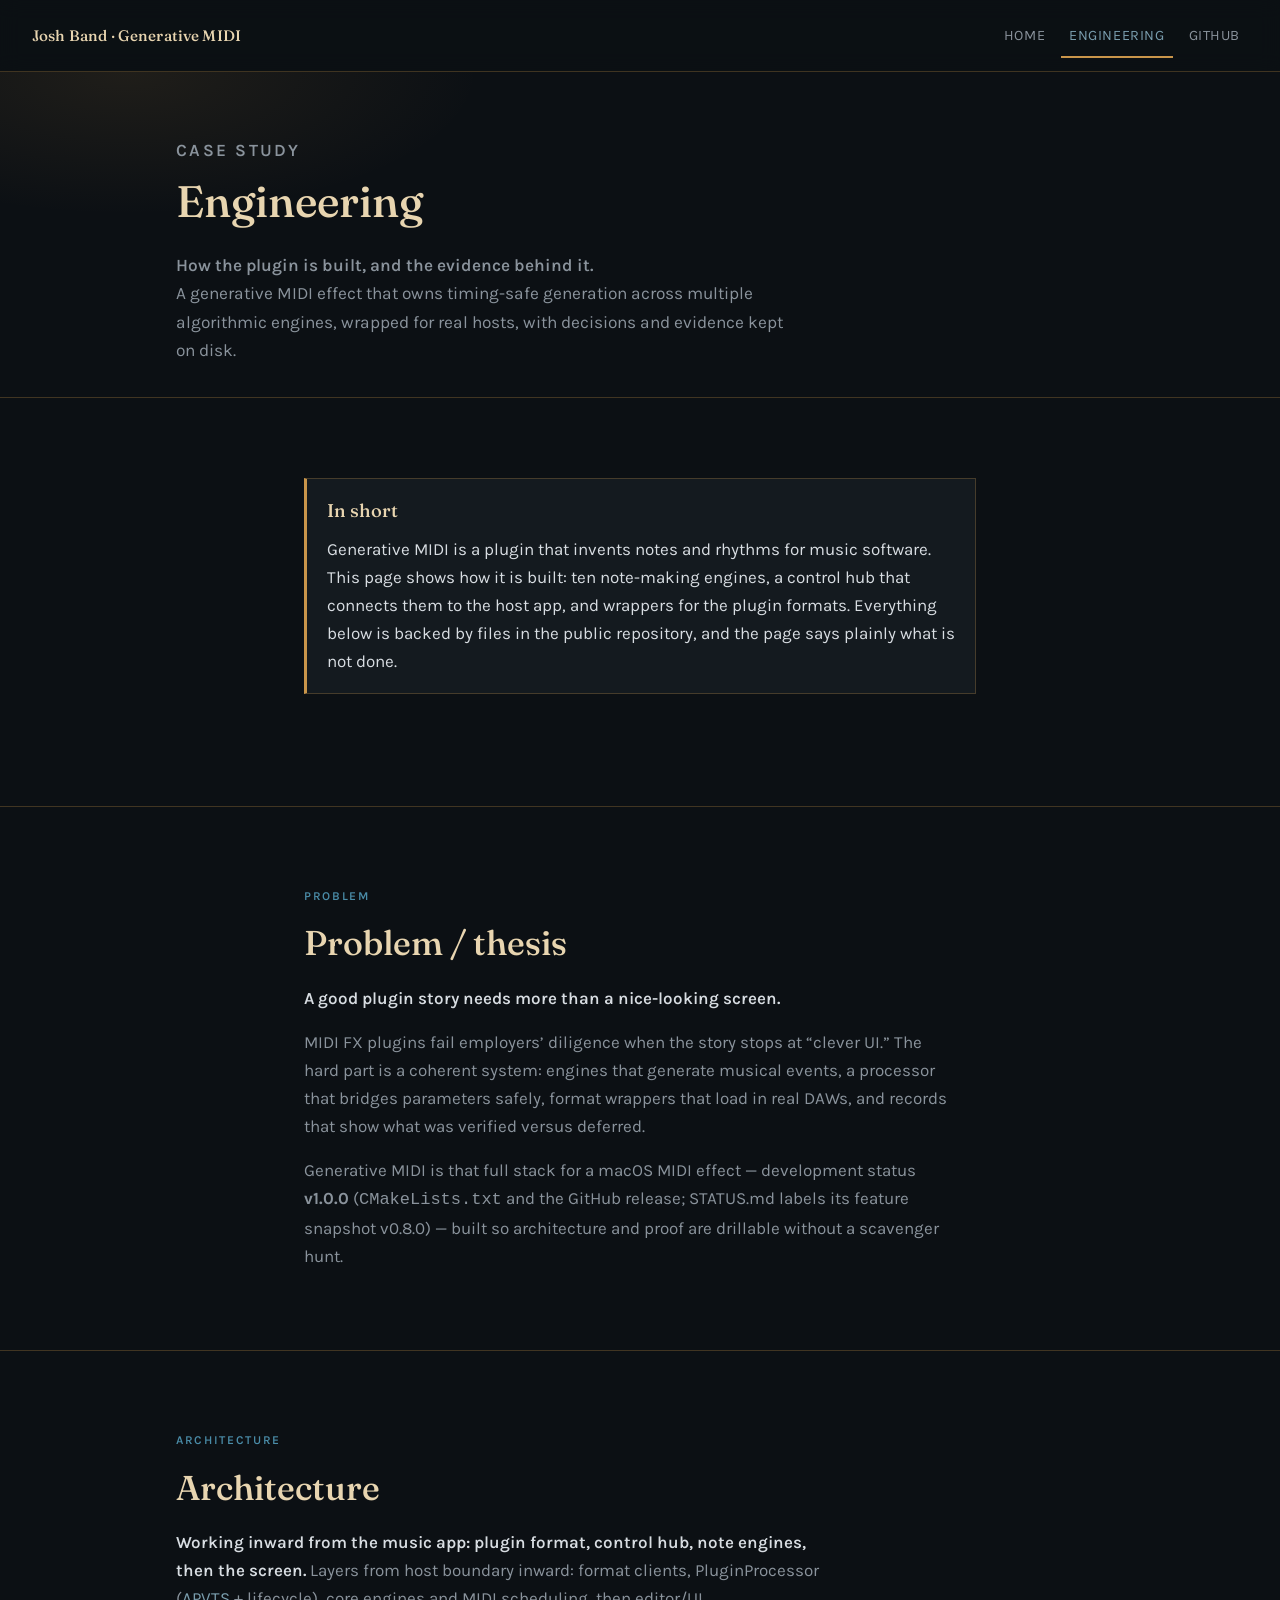
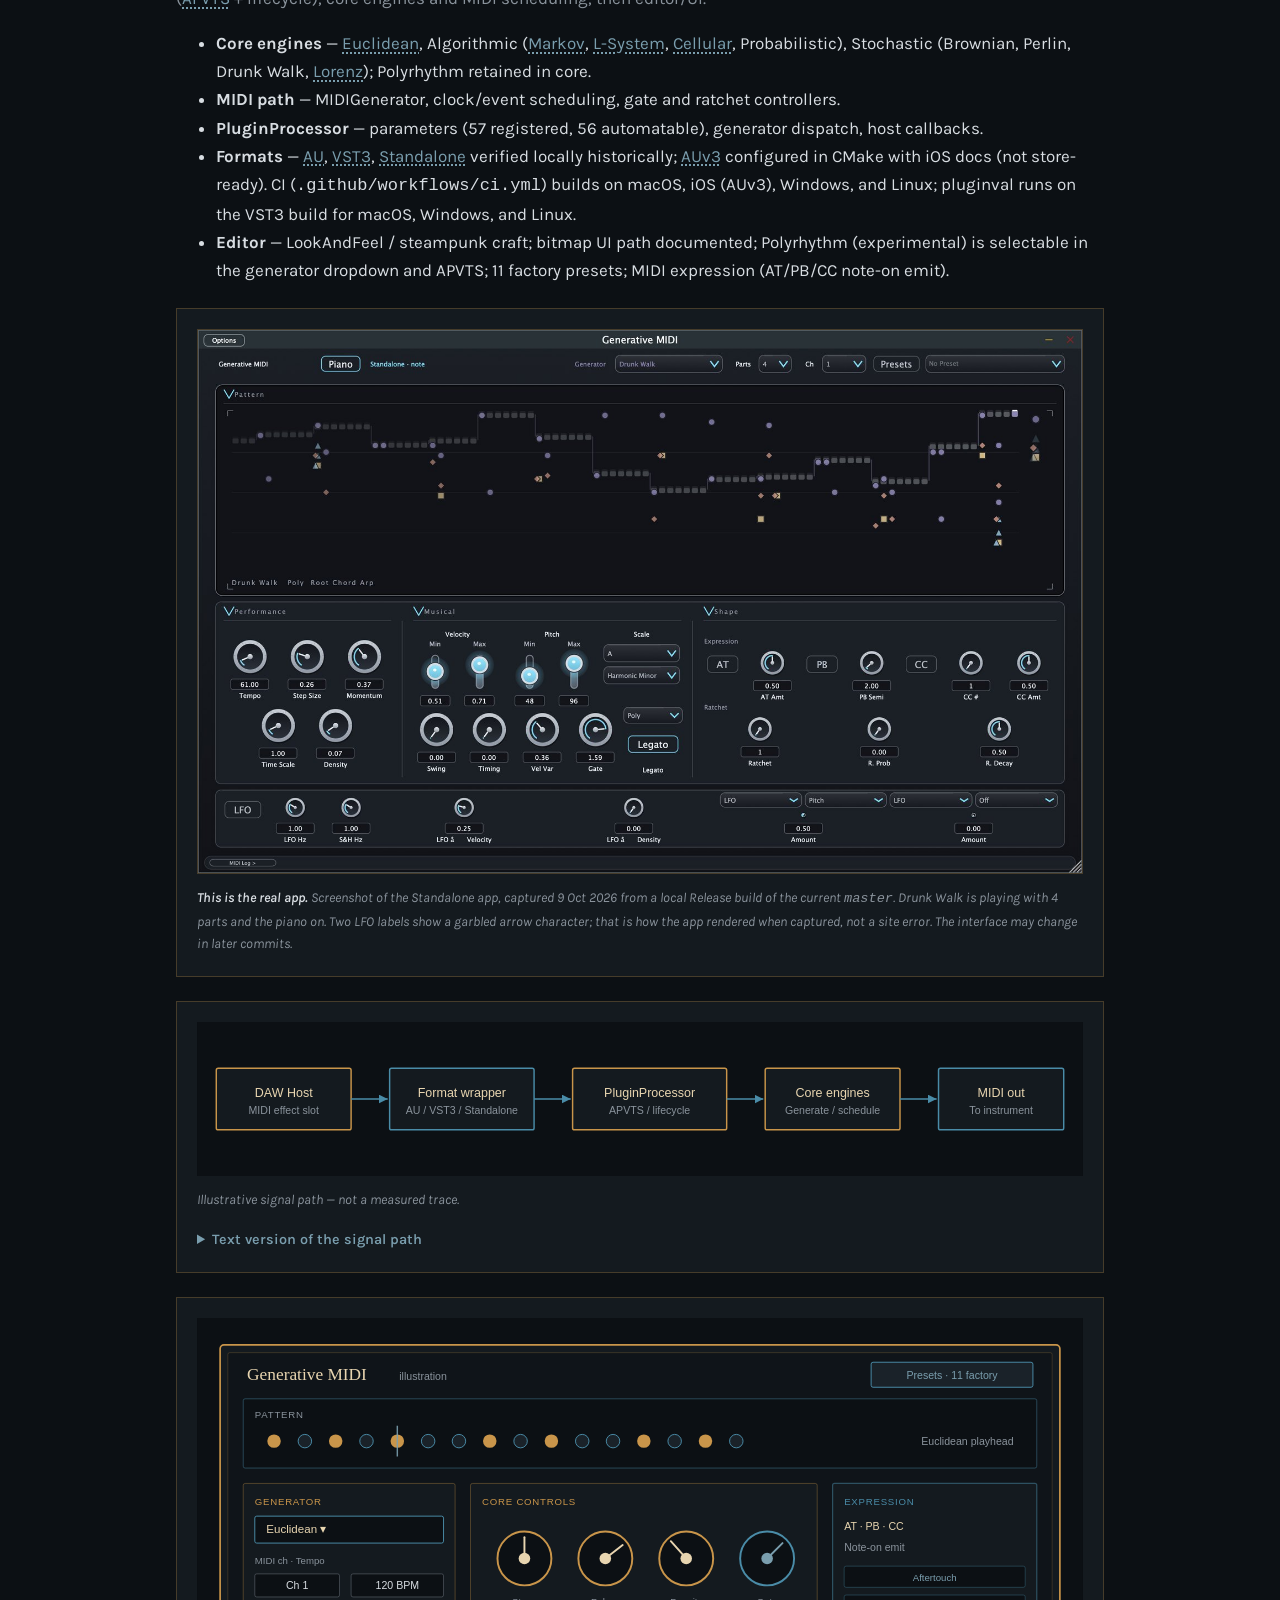
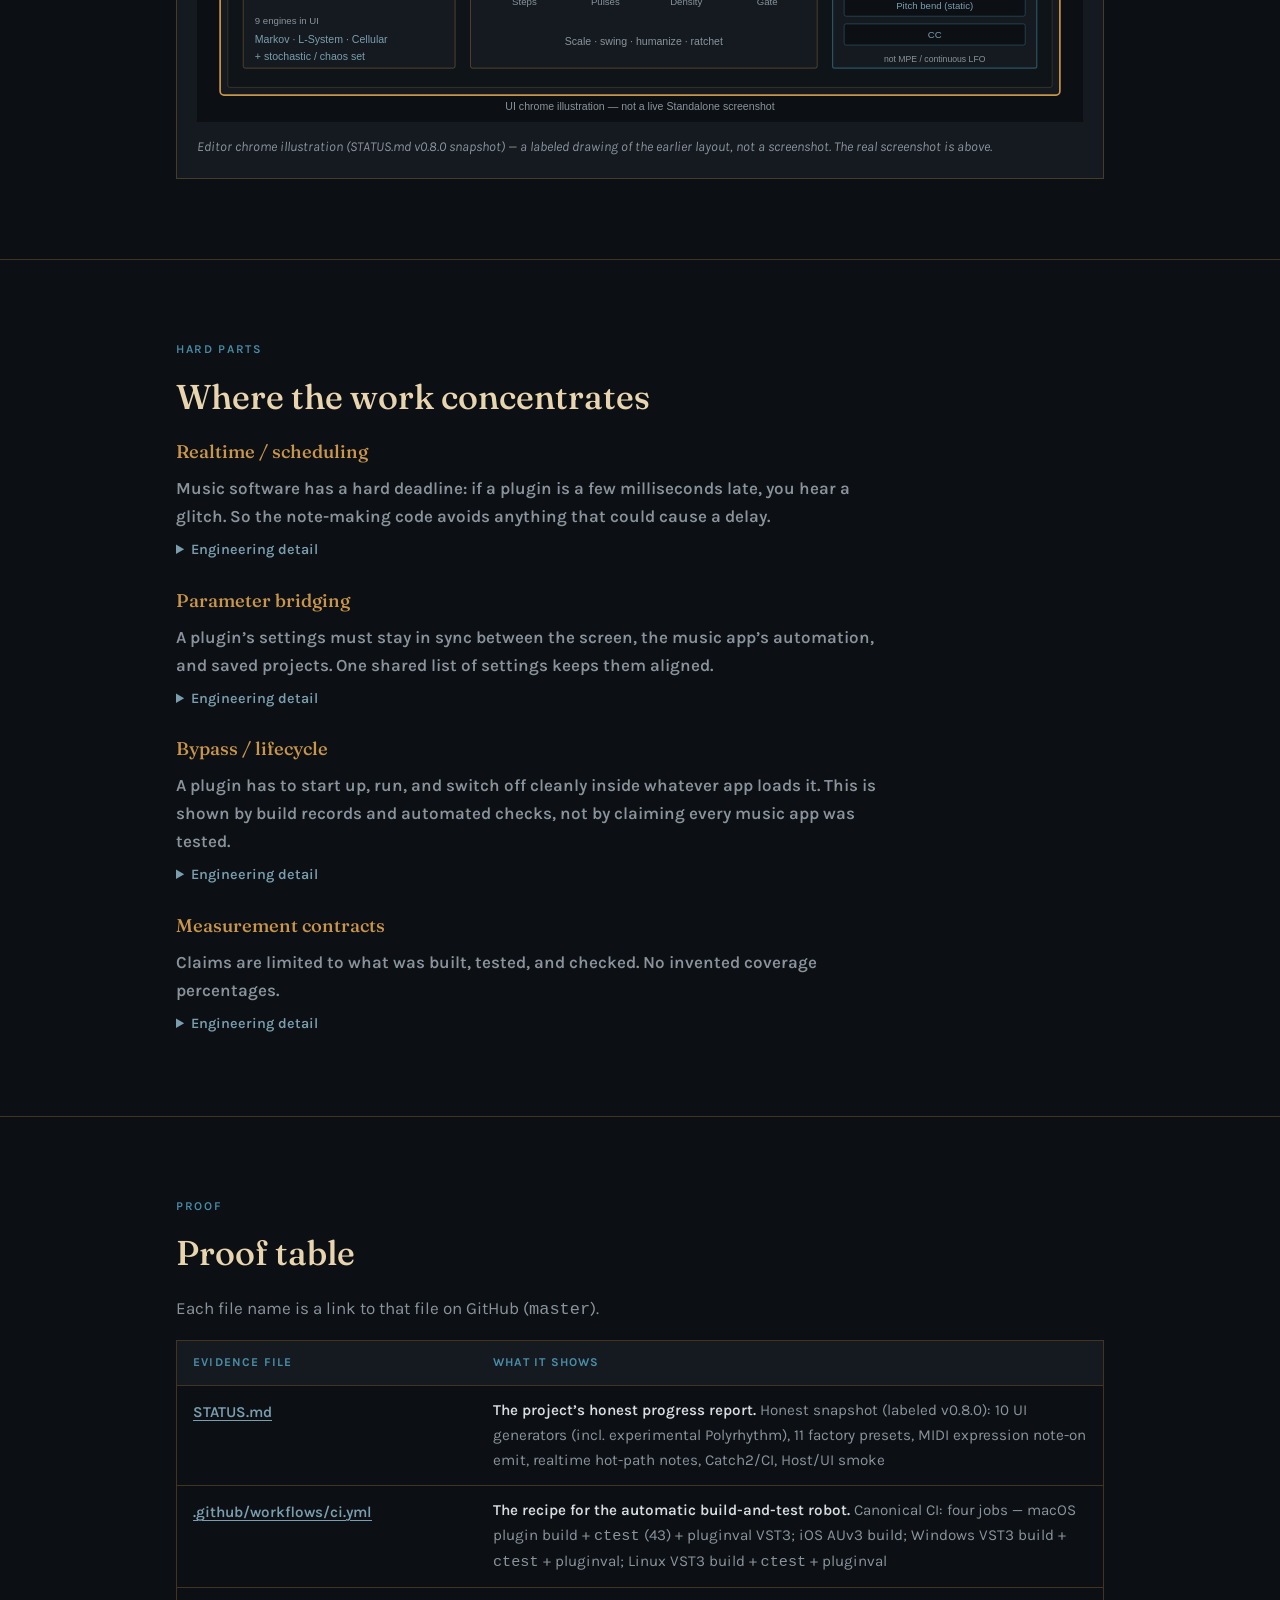
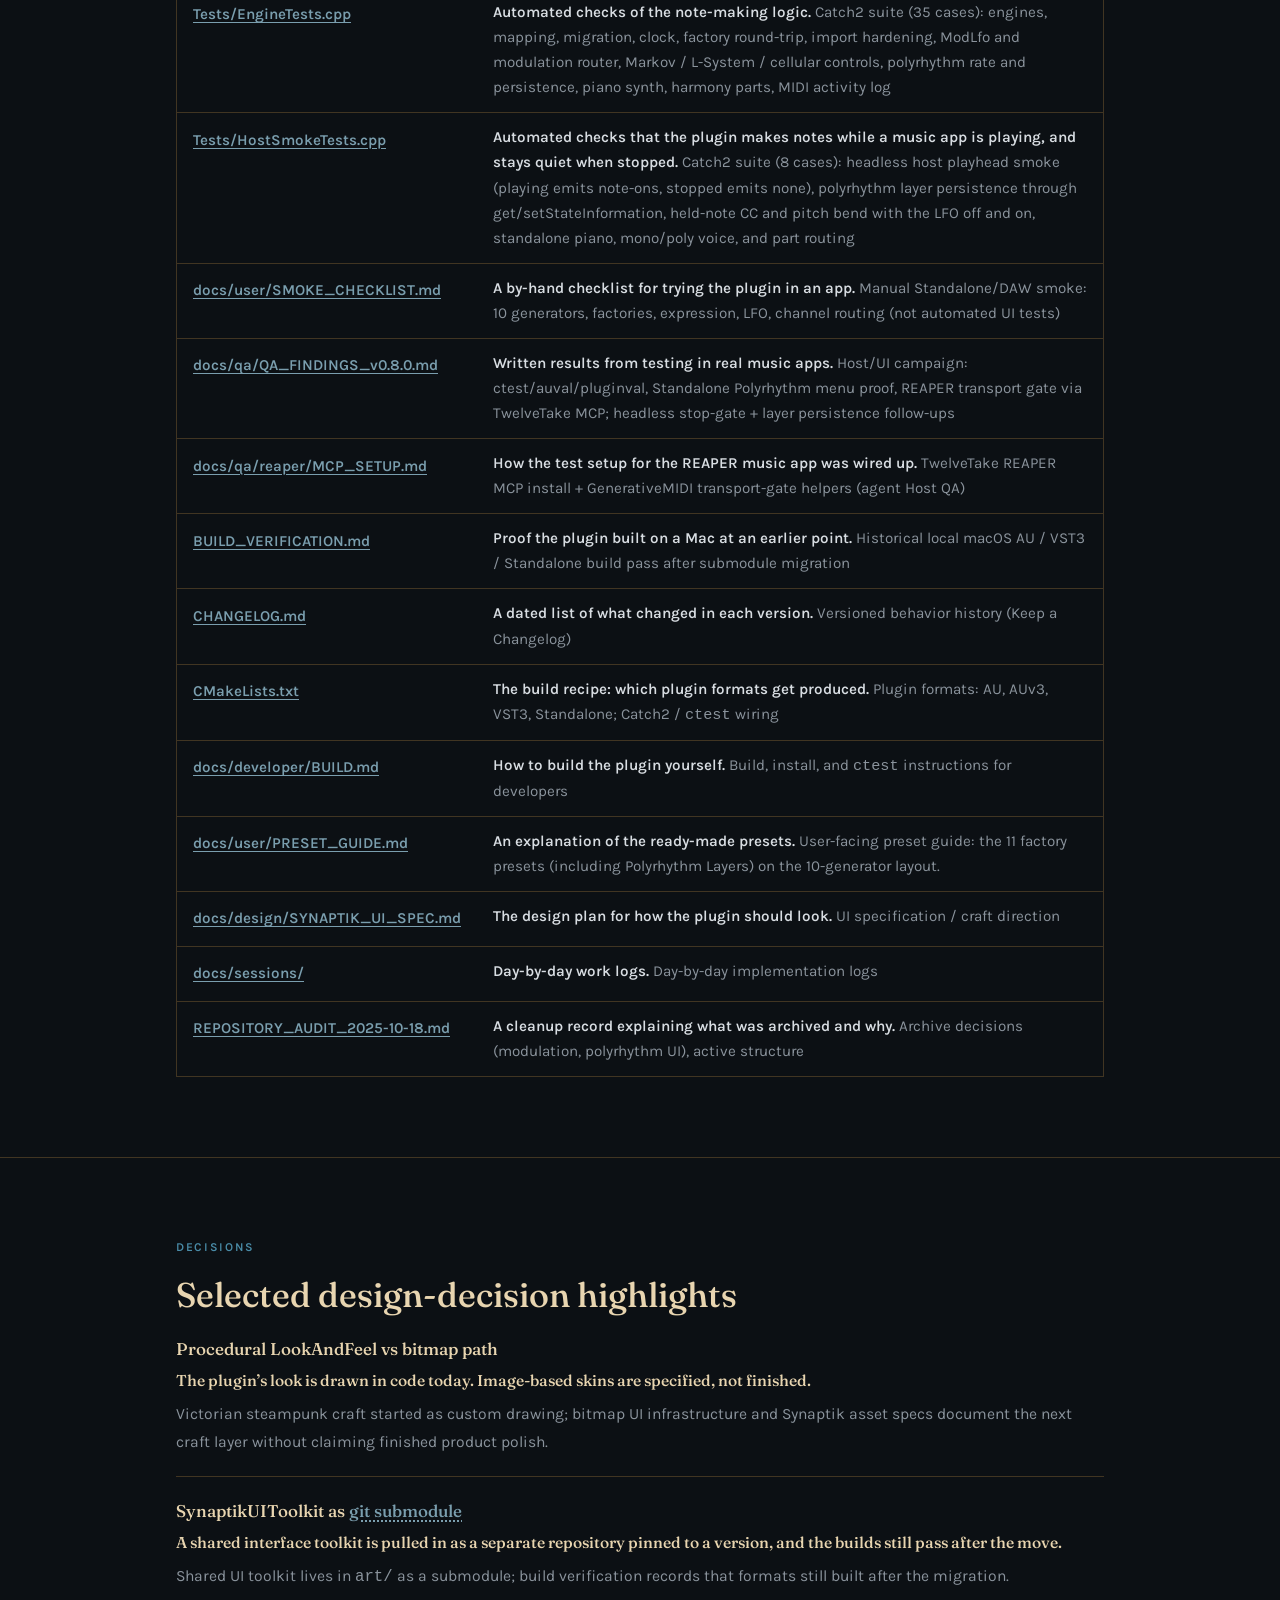
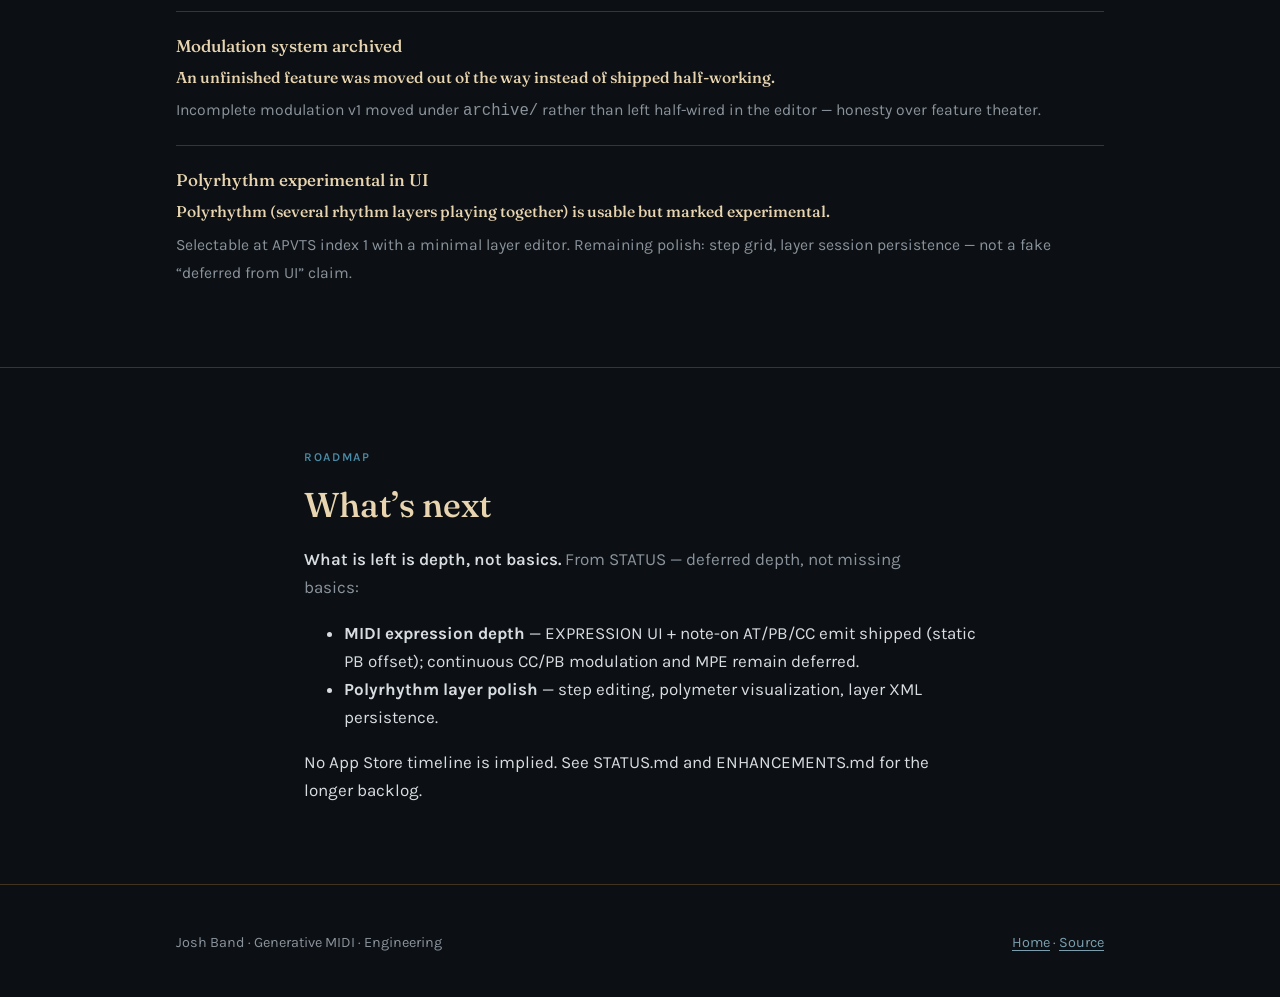
==== commit 690a65e8: "docs(site): replace screenshot with a capture of the current master UI Captured 2026-10-09 from a lo" ====
--- a/docs/engineering.html
+++ b/docs/engineering.html
@@ -76,8 +76,8 @@
           <li><strong>Editor</strong> — LookAndFeel / steampunk craft; bitmap UI path documented; Polyrhythm (experimental) is selectable in the generator dropdown and APVTS; 11 factory presets; MIDI expression (AT/PB/CC note-on emit).</li>
         </ul>
         <figure class="diagram diagram--shot">
-          <img src="assets/standalone-screenshot.jpg" width="1400" height="831" alt="Screenshot of the Generative MIDI Standalone app in a dark steel and cyan theme. A Pattern panel shows the Euclidean generator as a ring of 16 steps, with Performance knobs (tempo, steps, pulses, rotation, probability), Musical controls (velocity and pitch ranges, scale, swing, timing, gate) and a Shape panel with expression, ratchet and LFO controls.">
-          <figcaption><strong class="plain">This is the real app.</strong> Screenshot of the Standalone app from the repo’s QA evidence (<code>docs/qa/logs/ui_polish_1280.png</code>, captured 24 Sep 2026). The Euclidean generator is selected and the app is free-running with no music app attached. The interface may have changed in later commits.</figcaption>
+          <img src="assets/standalone-screenshot.jpg" width="1600" height="983" alt="Screenshot of the Generative MIDI Standalone app in a dark steel and cyan theme. The Pattern panel shows a live Drunk Walk melody as a stepped pitch line with extra root, chord and arp parts as markers. Below are Performance knobs, Musical controls (velocity and pitch ranges, scale, mono or poly voice, swing, timing, gate), a Shape panel with expression and ratchet controls, and an LFO and modulation row. A Piano button and a Parts menu sit in the top bar.">
+          <figcaption><strong class="plain">This is the real app.</strong> Screenshot of the Standalone app, captured 9 Oct 2026 from a local Release build of the current <code>master</code>. Drunk Walk is playing with 4 parts and the piano on. Two LFO labels show a garbled arrow character; that is how the app rendered when captured, not a site error. The interface may change in later commits.</figcaption>
         </figure>
         <figure class="diagram">
           <picture>
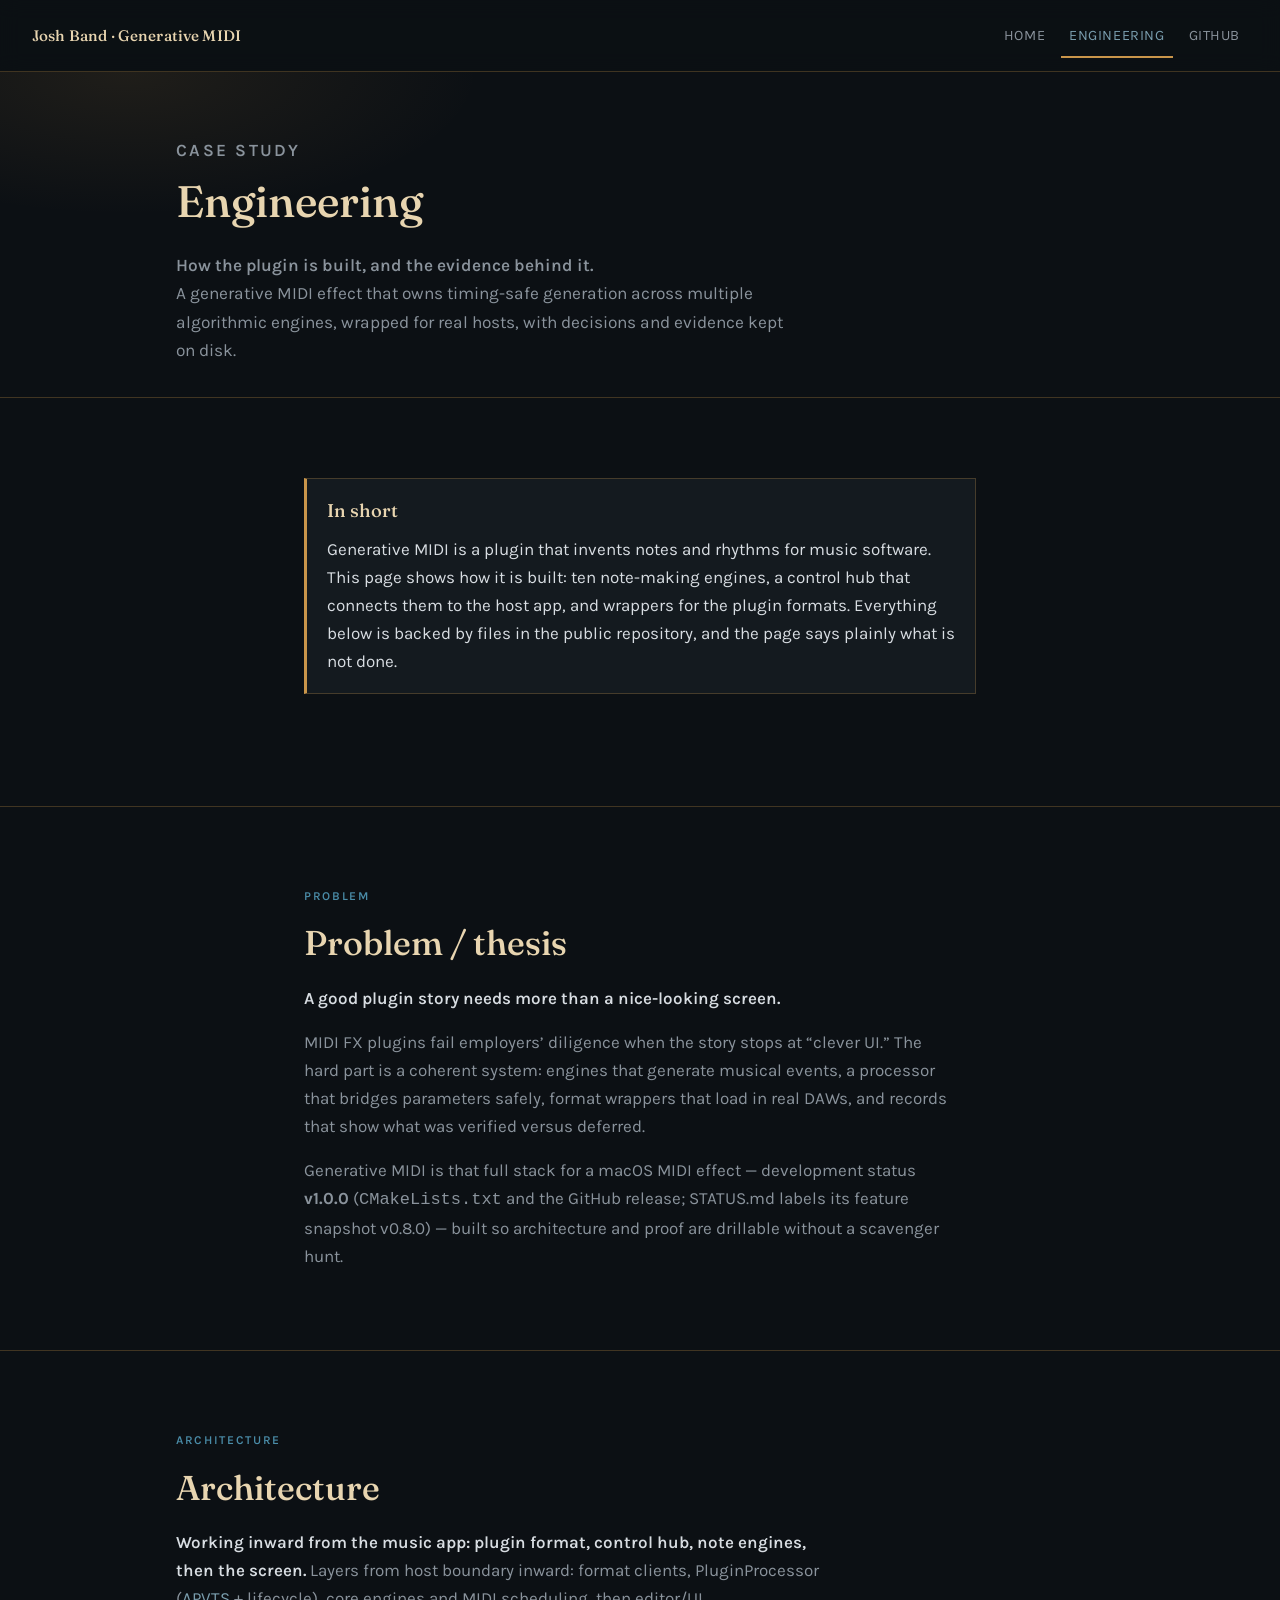
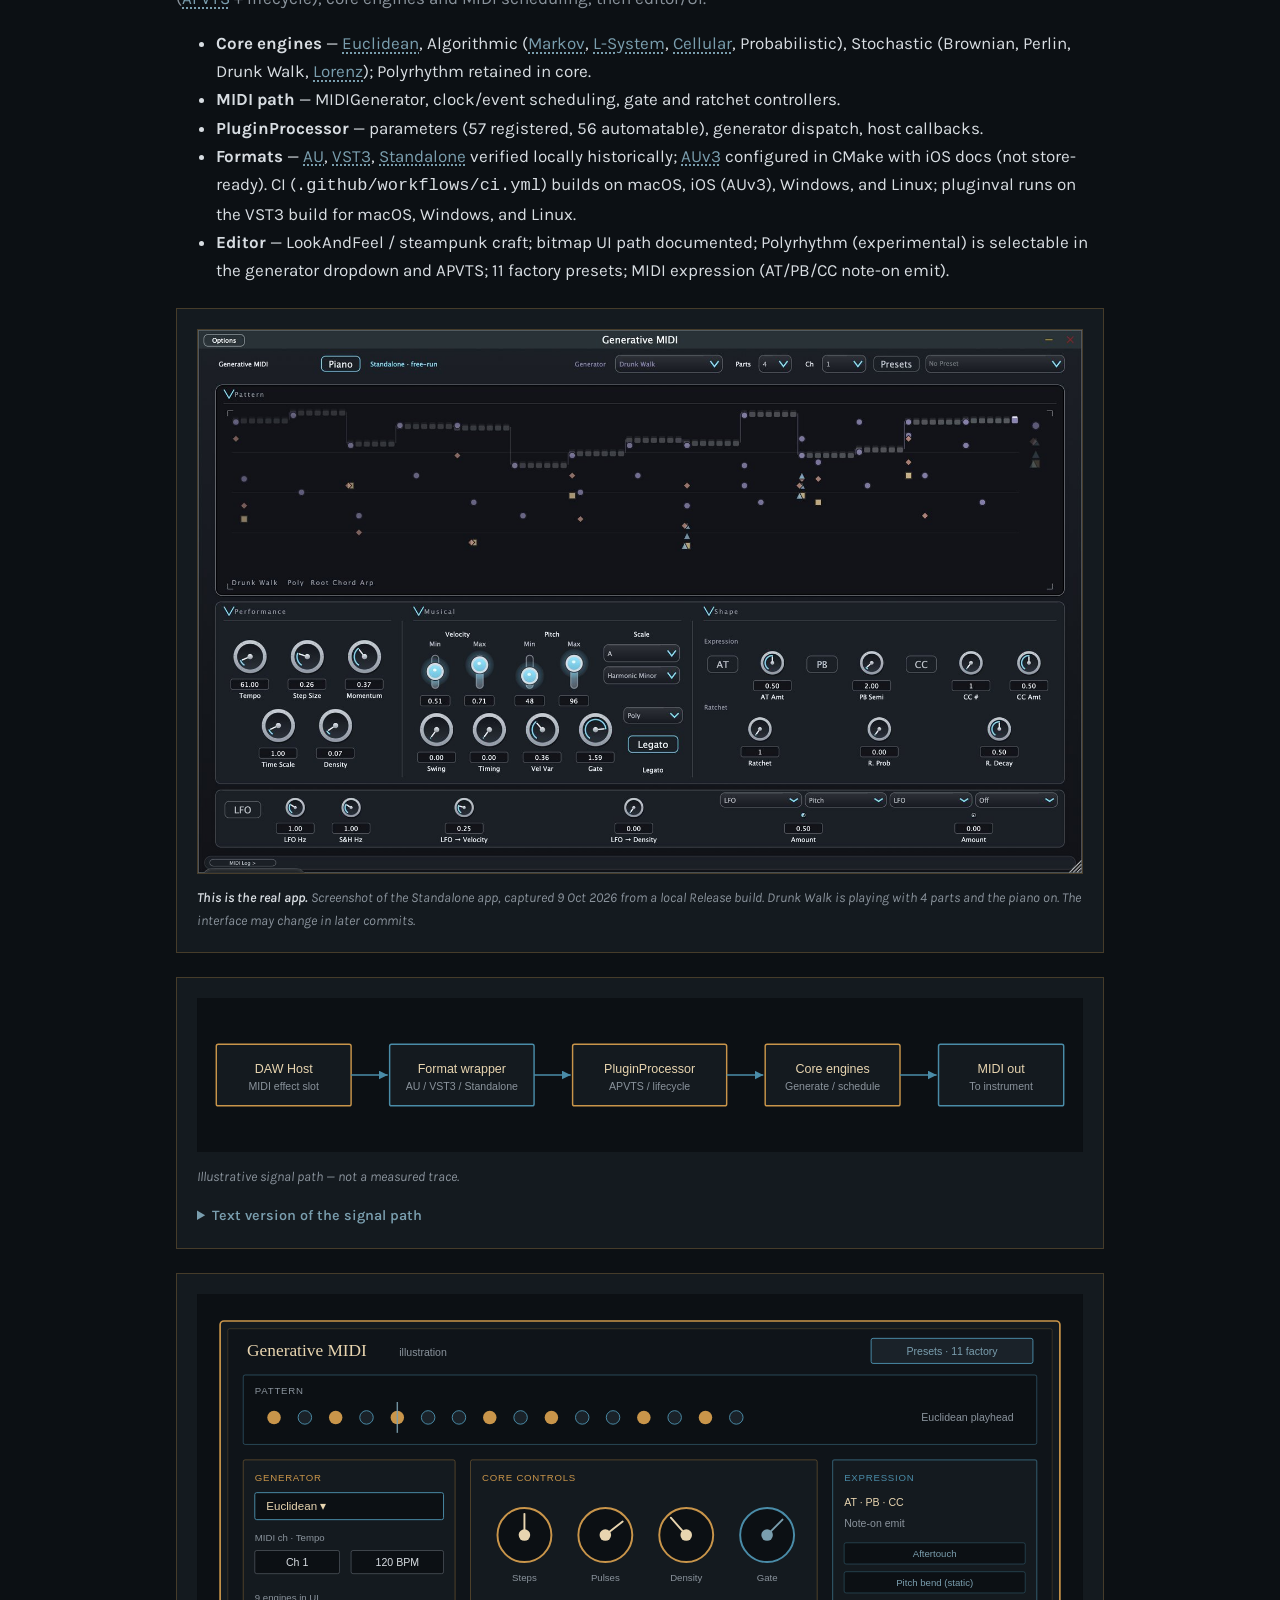
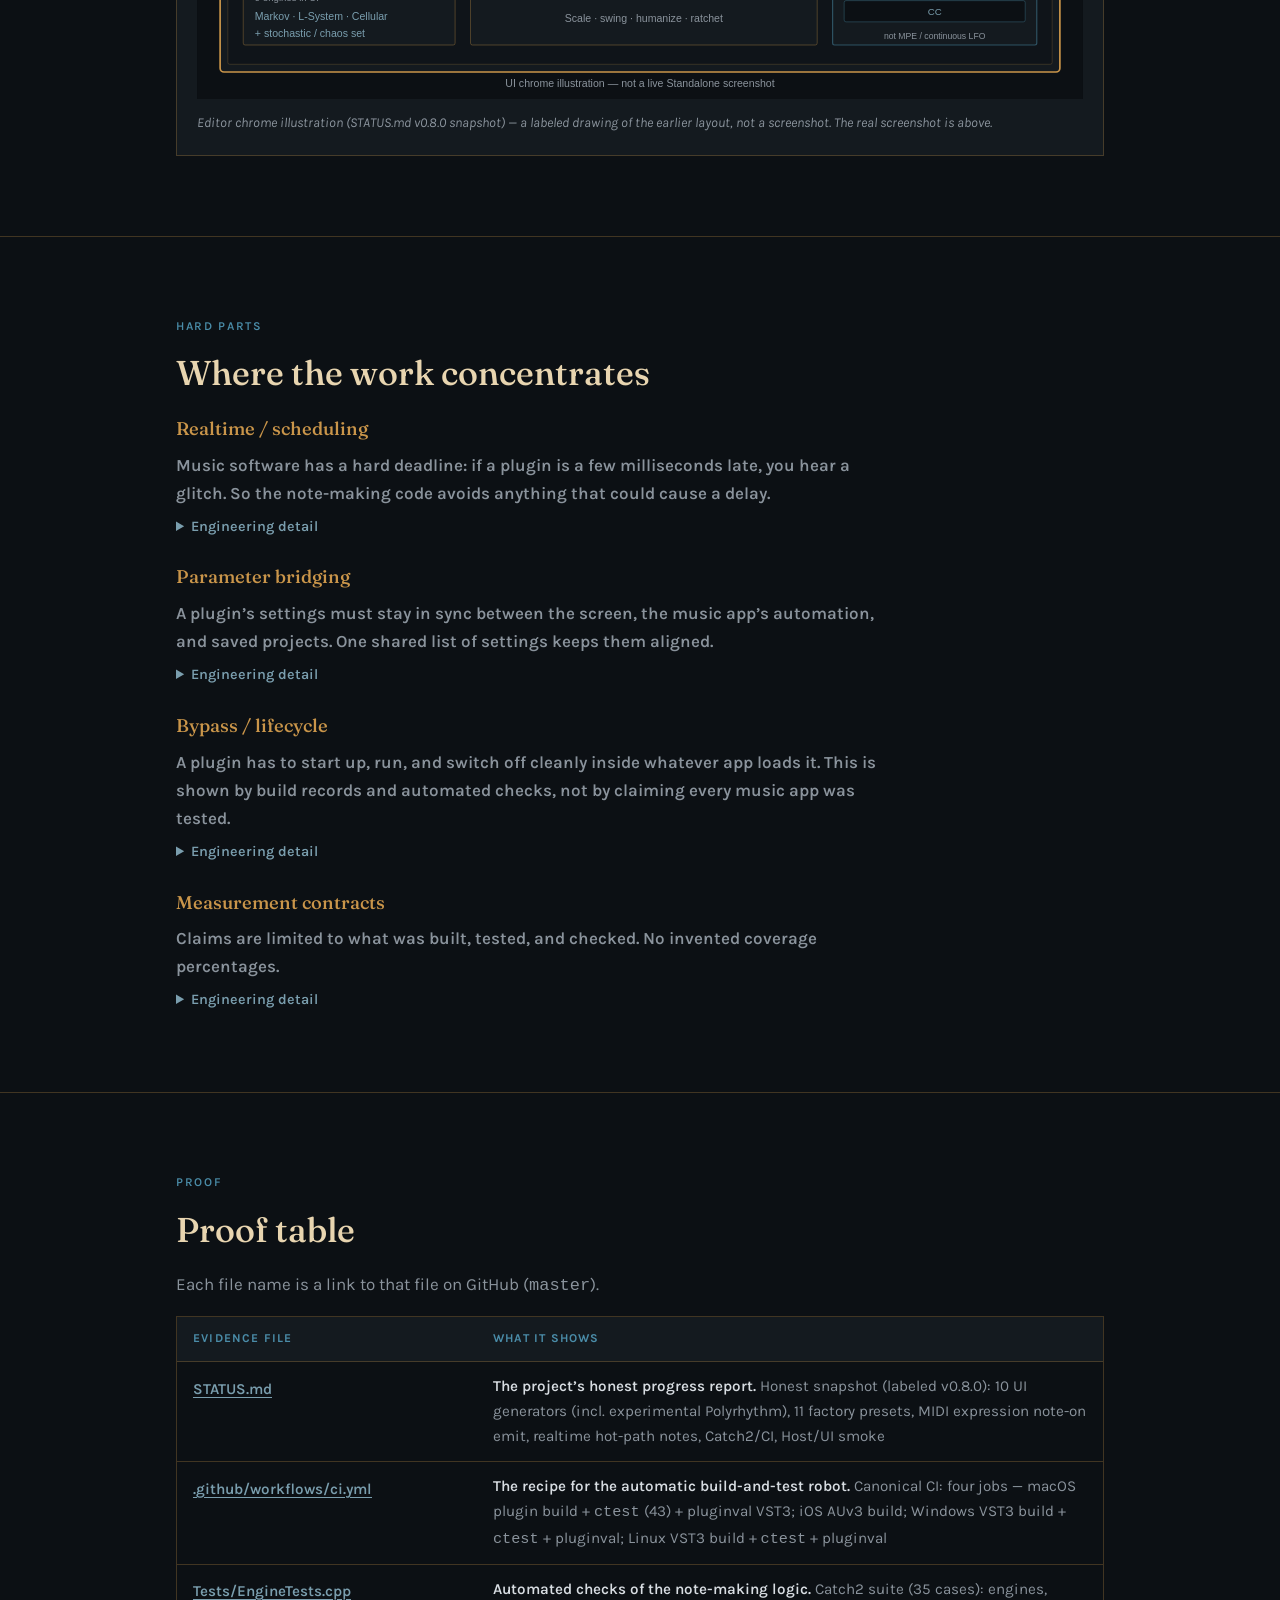
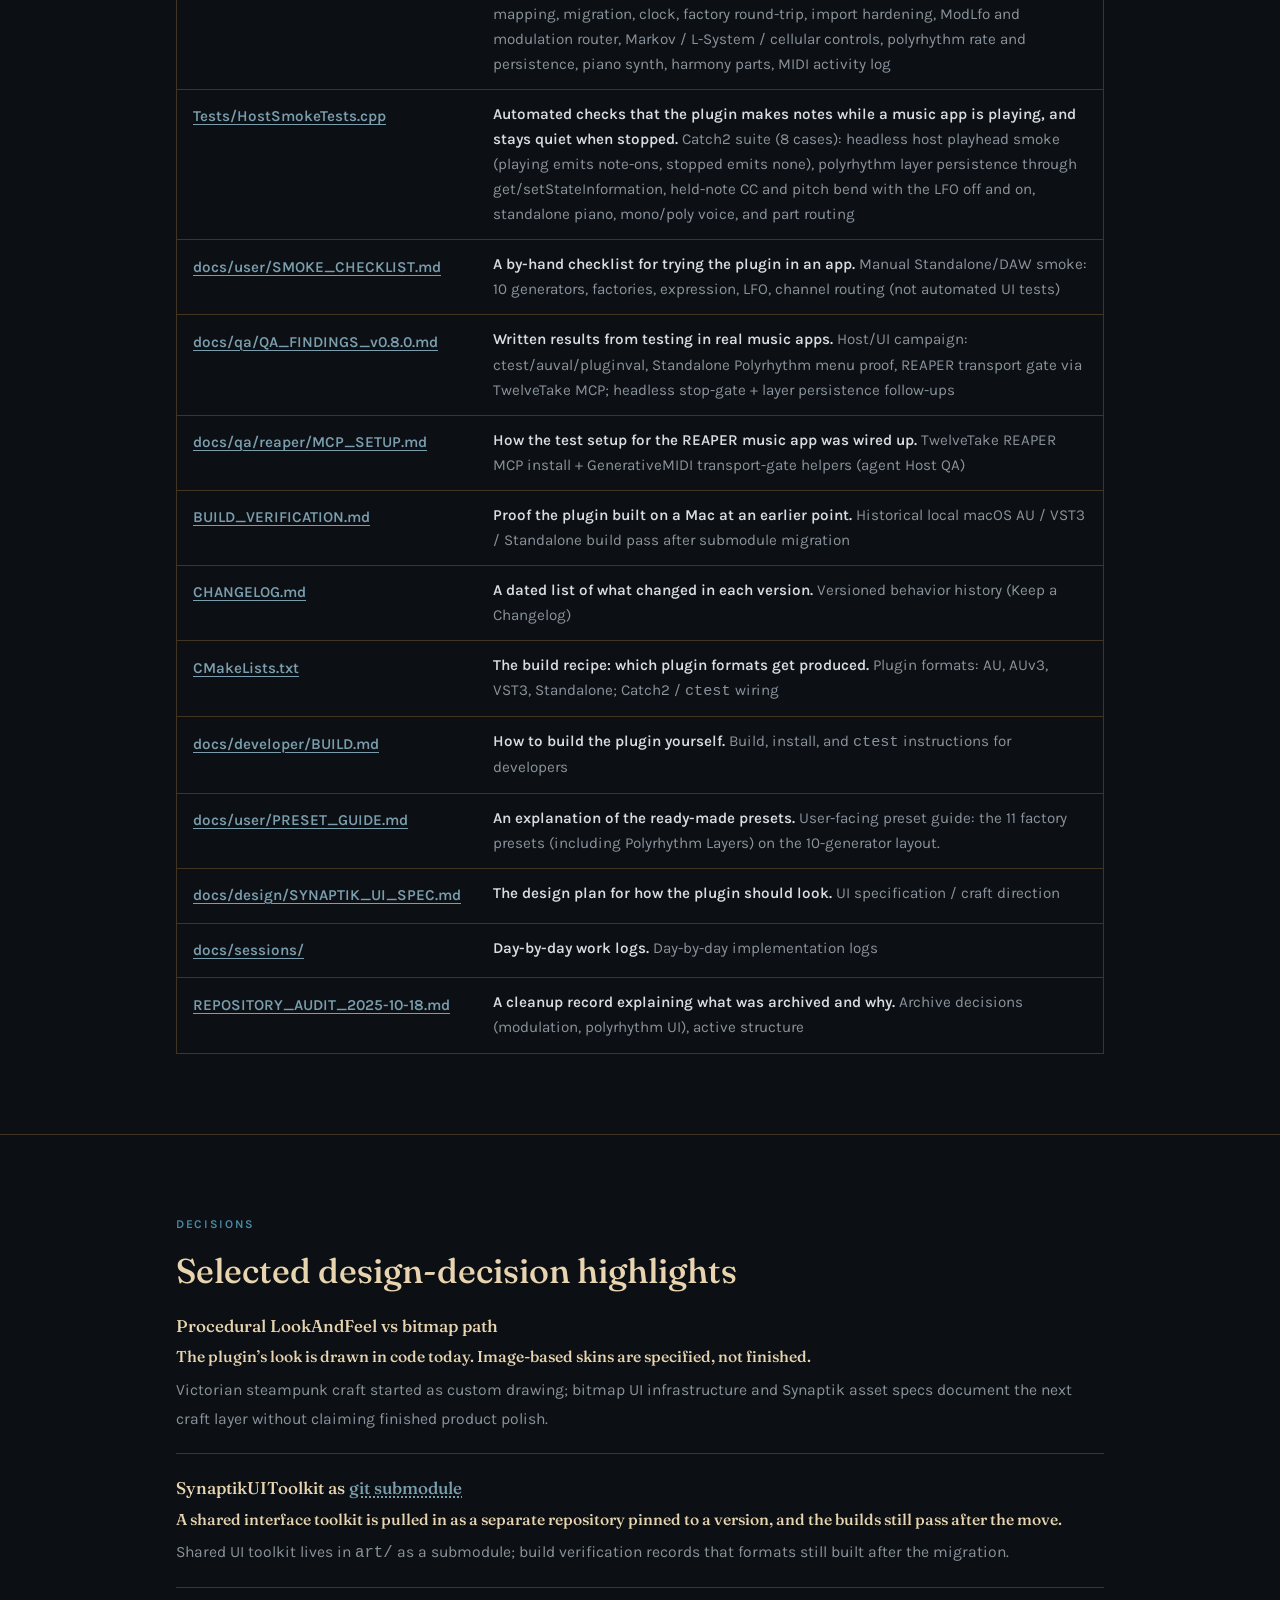
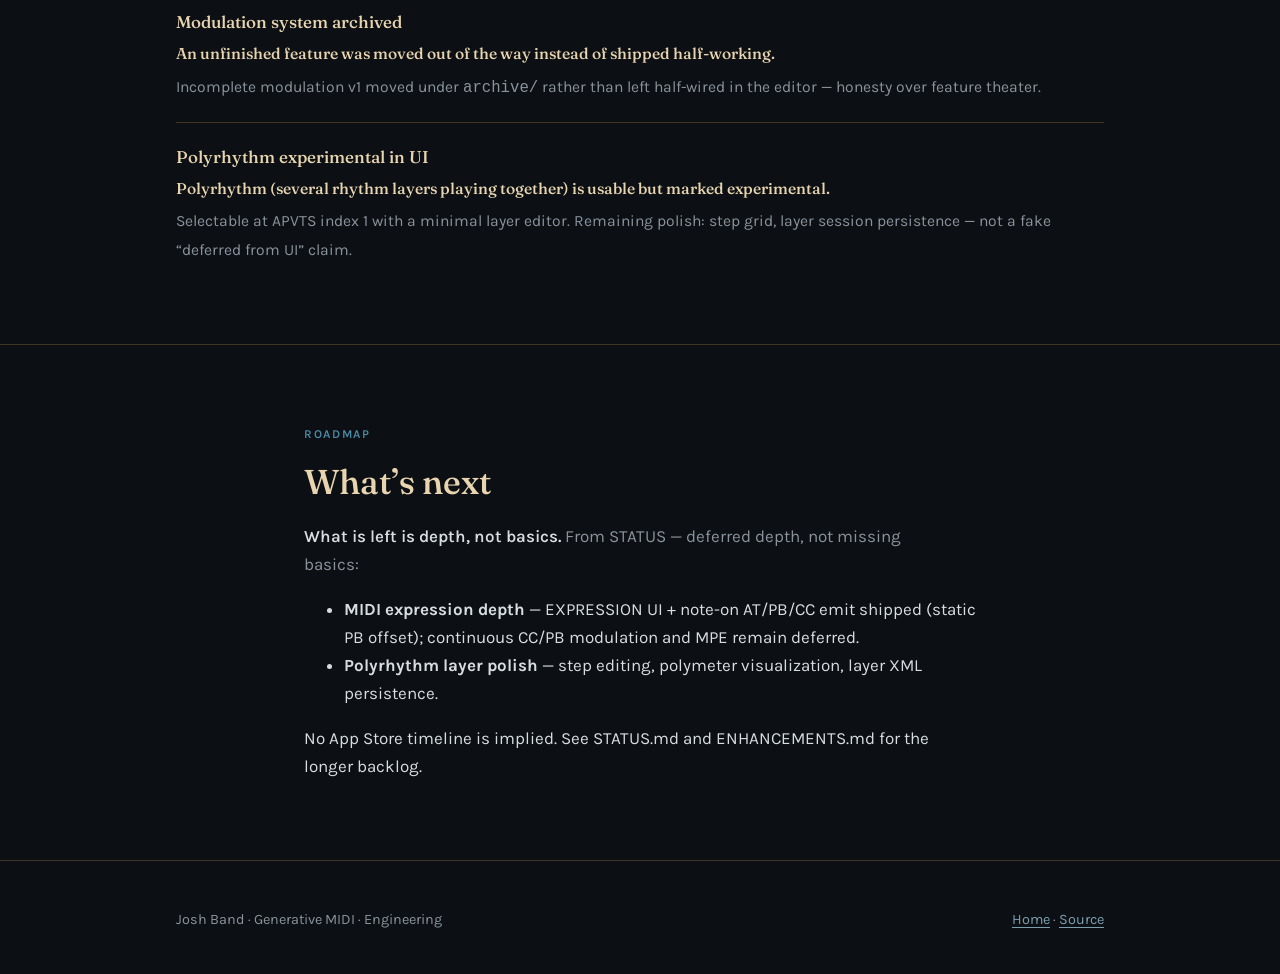
==== commit 0759e0c8: "docs(site): gallery for all ten generators and a fresh screenshot Recaptured every generator in the " ====
--- a/docs/engineering.html
+++ b/docs/engineering.html
@@ -77,7 +77,7 @@
         </ul>
         <figure class="diagram diagram--shot">
           <img src="assets/standalone-screenshot.jpg" width="1600" height="983" alt="Screenshot of the Generative MIDI Standalone app in a dark steel and cyan theme. The Pattern panel shows a live Drunk Walk melody as a stepped pitch line with extra root, chord and arp parts as markers. Below are Performance knobs, Musical controls (velocity and pitch ranges, scale, mono or poly voice, swing, timing, gate), a Shape panel with expression and ratchet controls, and an LFO and modulation row. A Piano button and a Parts menu sit in the top bar.">
-          <figcaption><strong class="plain">This is the real app.</strong> Screenshot of the Standalone app, captured 9 Oct 2026 from a local Release build of the current <code>master</code>. Drunk Walk is playing with 4 parts and the piano on. Two LFO labels show a garbled arrow character; that is how the app rendered when captured, not a site error. The interface may change in later commits.</figcaption>
+          <figcaption><strong class="plain">This is the real app.</strong> Screenshot of the Standalone app, captured 9 Oct 2026 from a local Release build. Drunk Walk is playing with 4 parts and the piano on. The interface may change in later commits.</figcaption>
         </figure>
         <figure class="diagram">
           <picture>
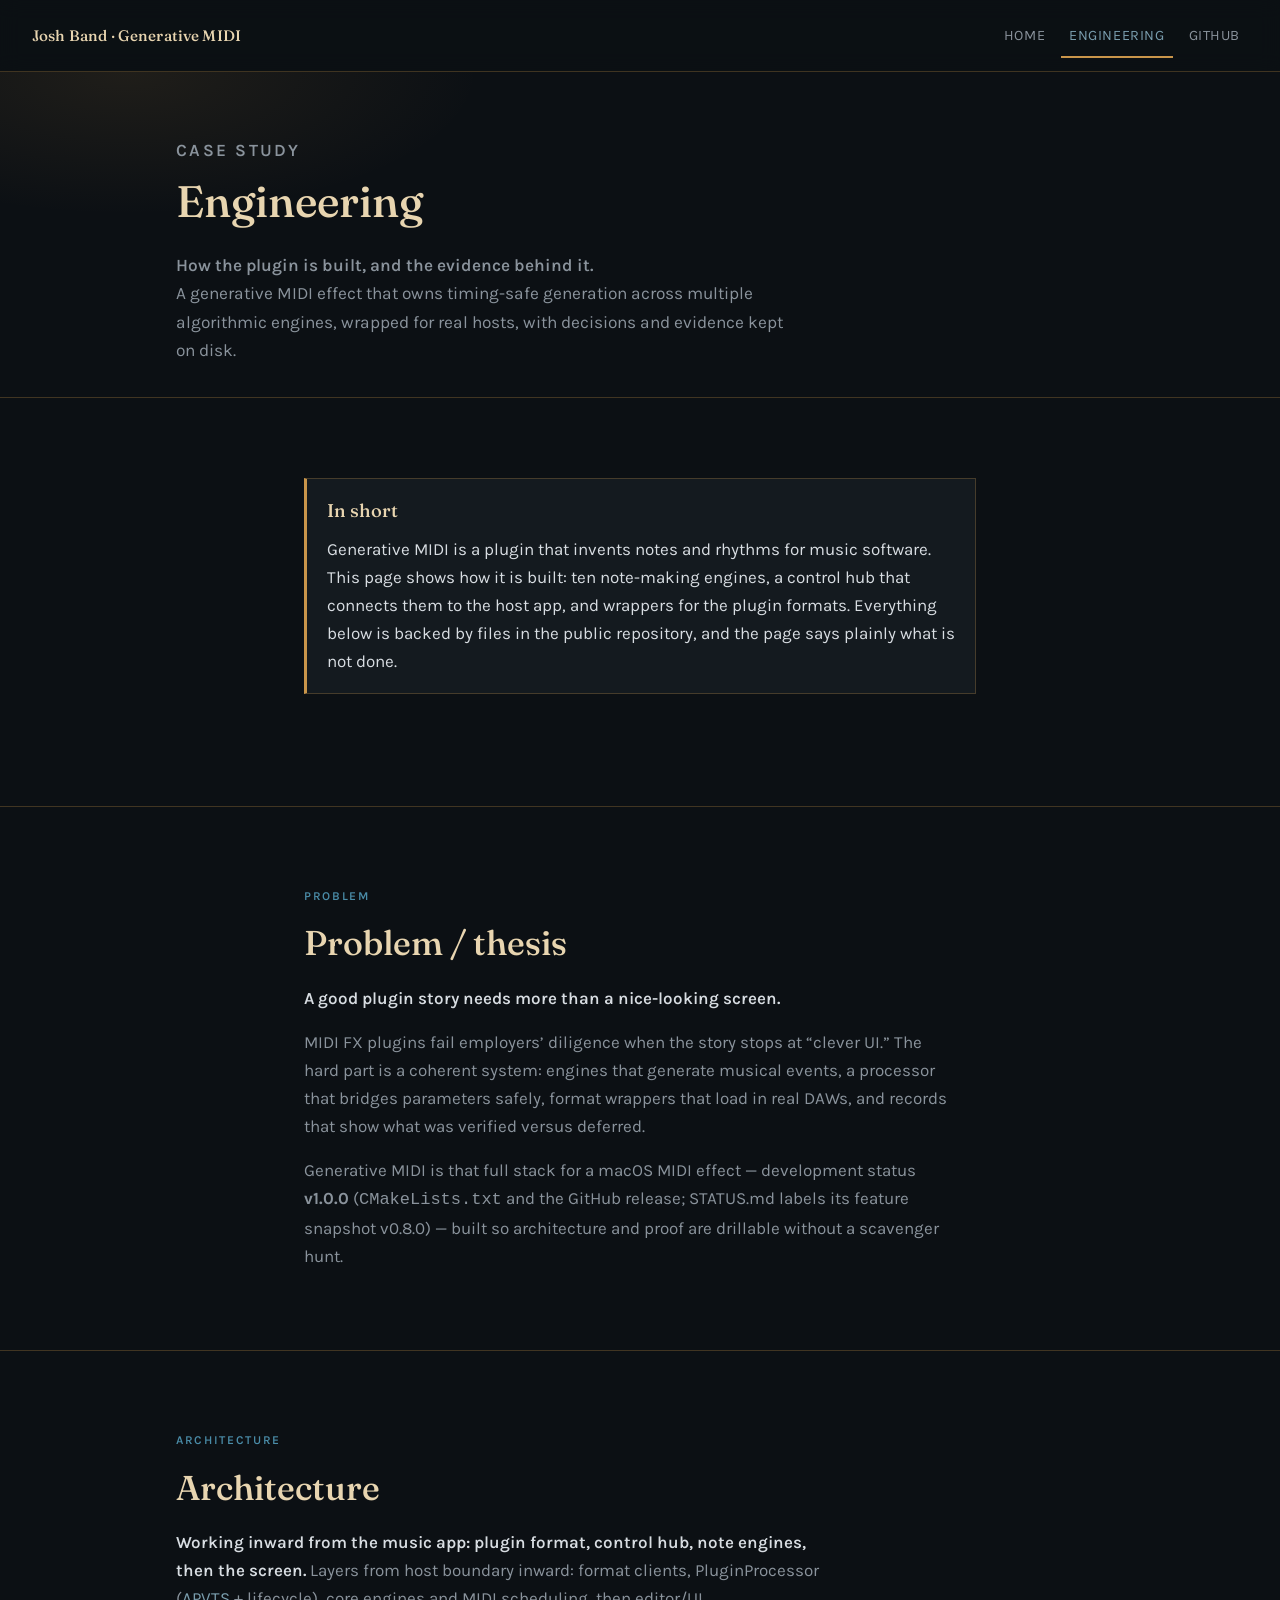
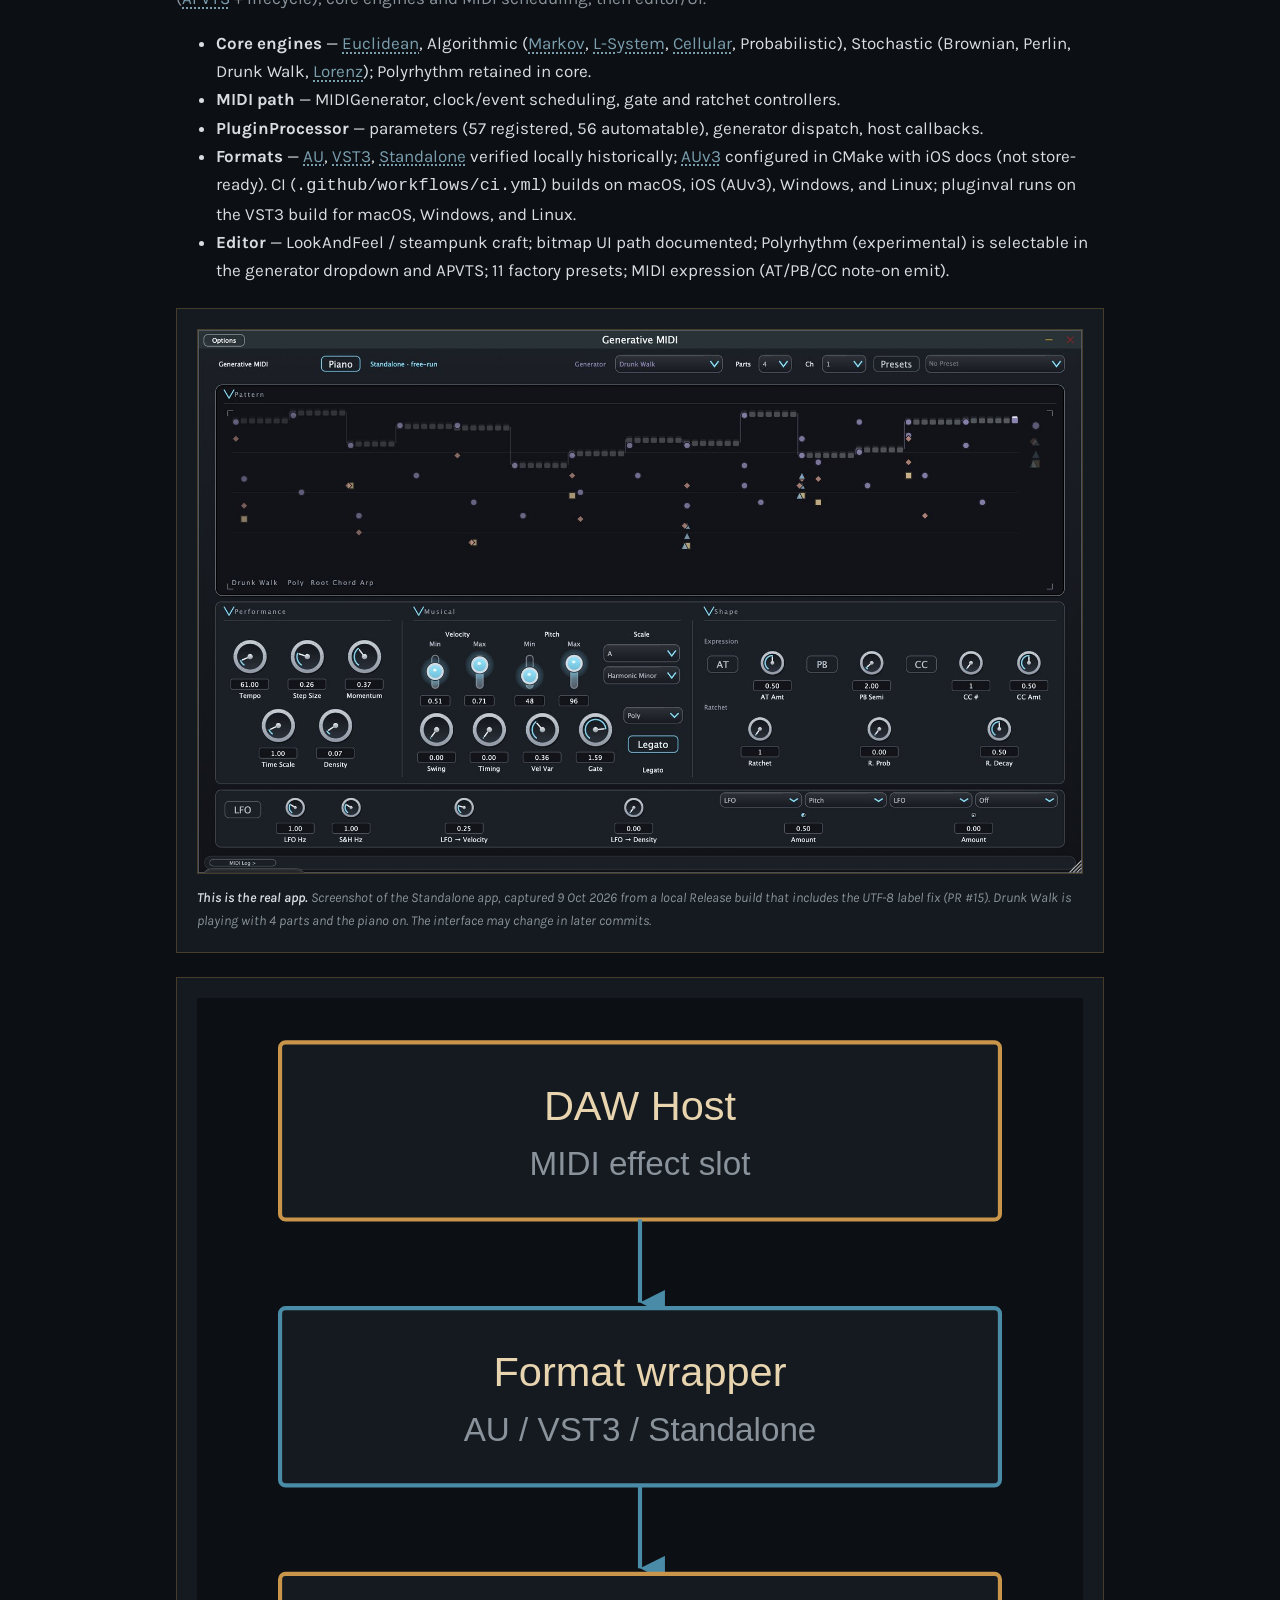
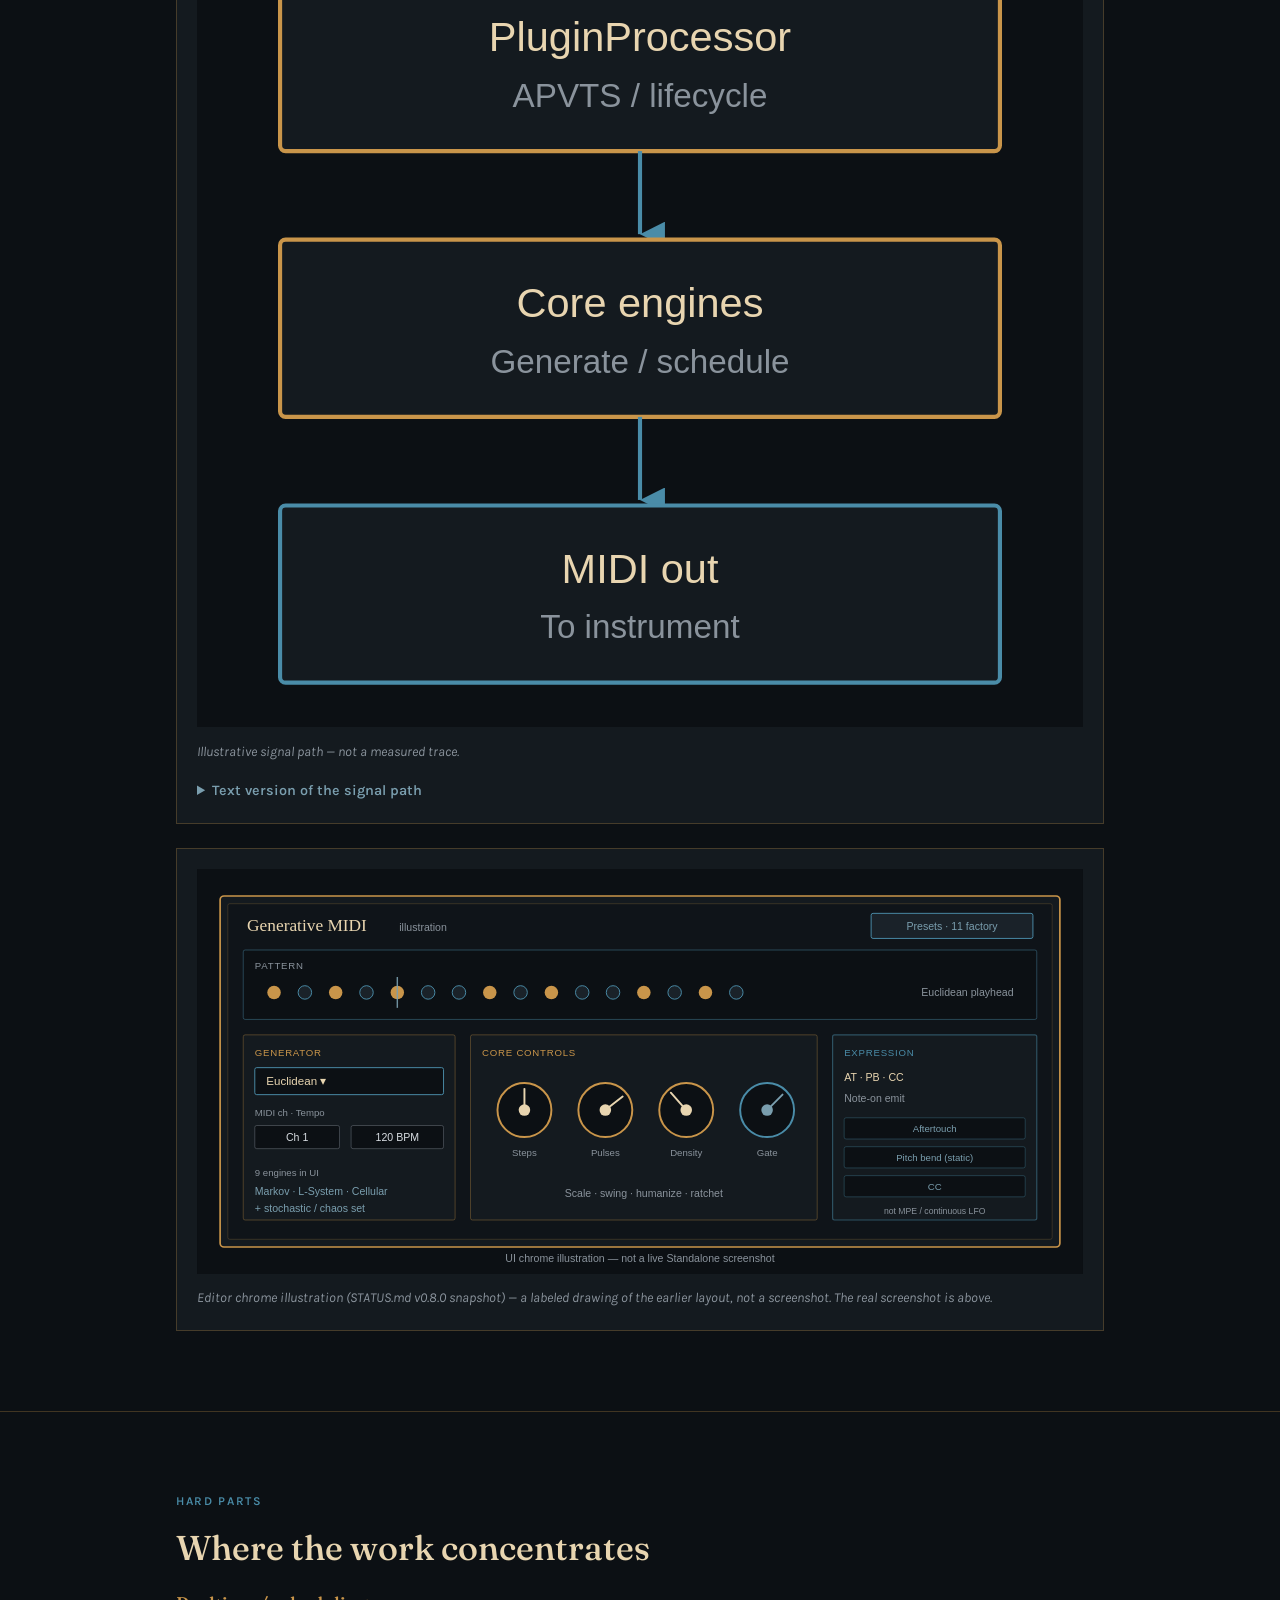
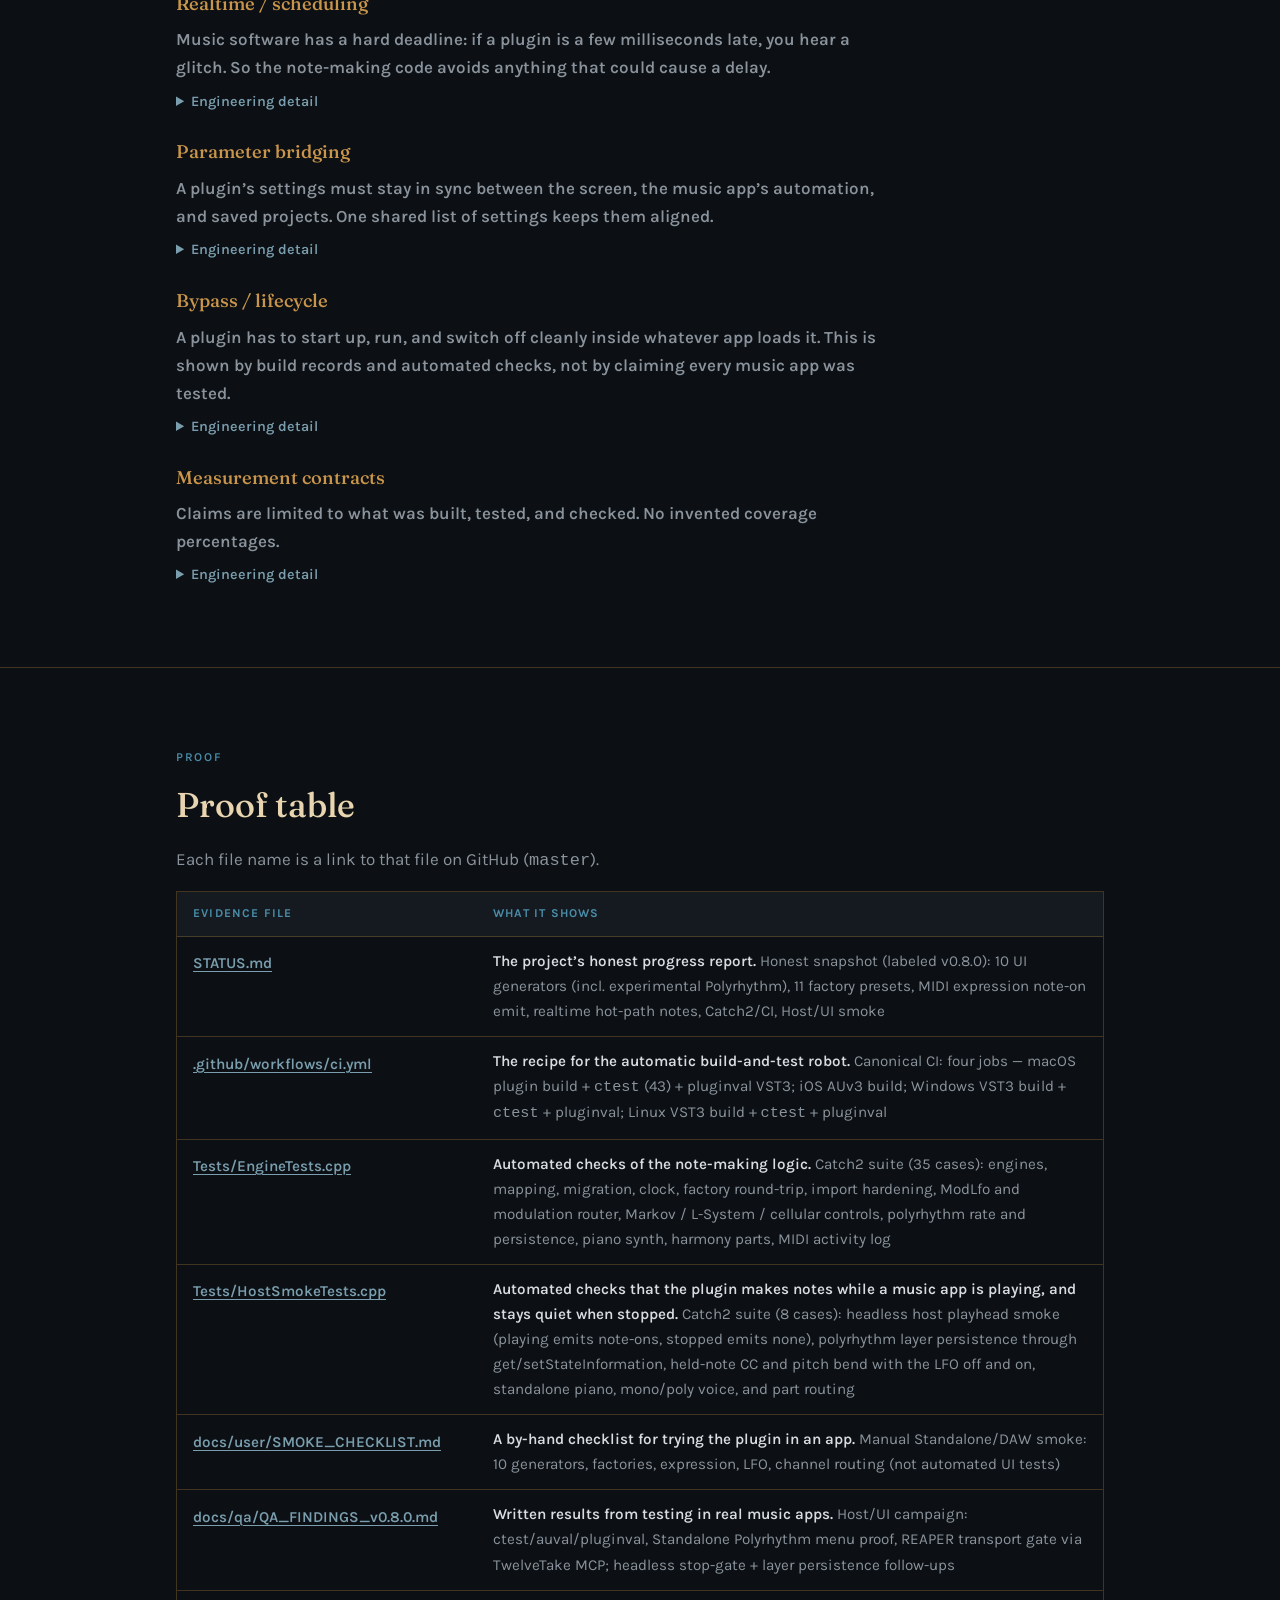
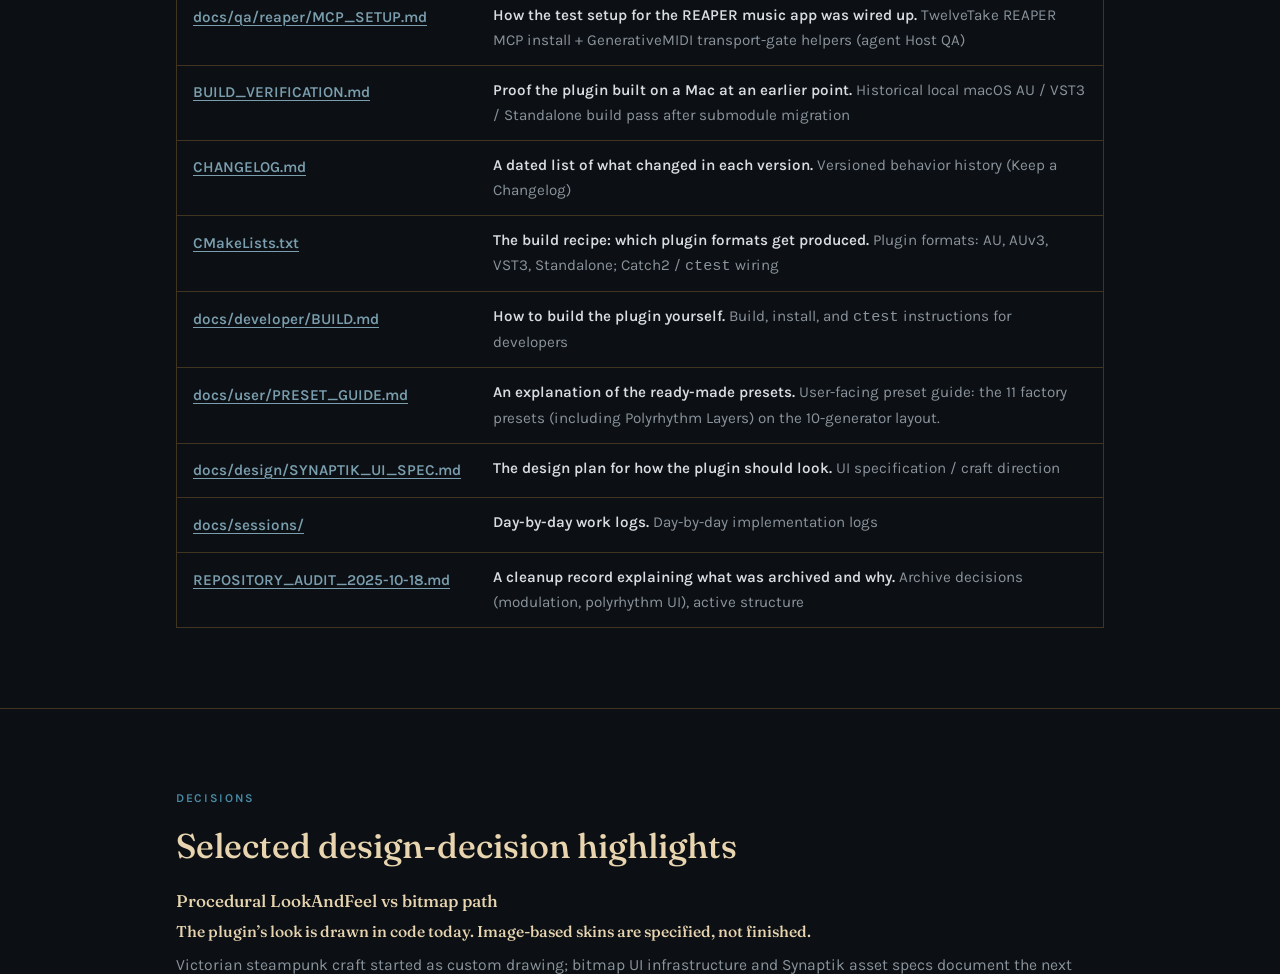
==== commit 84d53762: "docs(site): address review findings on the generator gallery - Euclidean recaptured at 4 of 16 pulse" ====
--- a/docs/engineering.html
+++ b/docs/engineering.html
@@ -77,7 +77,7 @@
         </ul>
         <figure class="diagram diagram--shot">
           <img src="assets/standalone-screenshot.jpg" width="1600" height="983" alt="Screenshot of the Generative MIDI Standalone app in a dark steel and cyan theme. The Pattern panel shows a live Drunk Walk melody as a stepped pitch line with extra root, chord and arp parts as markers. Below are Performance knobs, Musical controls (velocity and pitch ranges, scale, mono or poly voice, swing, timing, gate), a Shape panel with expression and ratchet controls, and an LFO and modulation row. A Piano button and a Parts menu sit in the top bar.">
-          <figcaption><strong class="plain">This is the real app.</strong> Screenshot of the Standalone app, captured 9 Oct 2026 from a local Release build. Drunk Walk is playing with 4 parts and the piano on. The interface may change in later commits.</figcaption>
+          <figcaption><strong class="plain">This is the real app.</strong> Screenshot of the Standalone app, captured 9 Oct 2026 from a local Release build that includes the UTF-8 label fix (PR #15). Drunk Walk is playing with 4 parts and the piano on. The interface may change in later commits.</figcaption>
         </figure>
         <figure class="diagram">
           <picture>
--- a/docs/assets/site.css
+++ b/docs/assets/site.css
@@ -1021,3 +1021,11 @@
   font-weight: 600;
   margin-bottom: 0.25rem;
 }
+
+.gallery li {
+  display: flex;
+}
+
+.gallery figure {
+  width: 100%;
+}
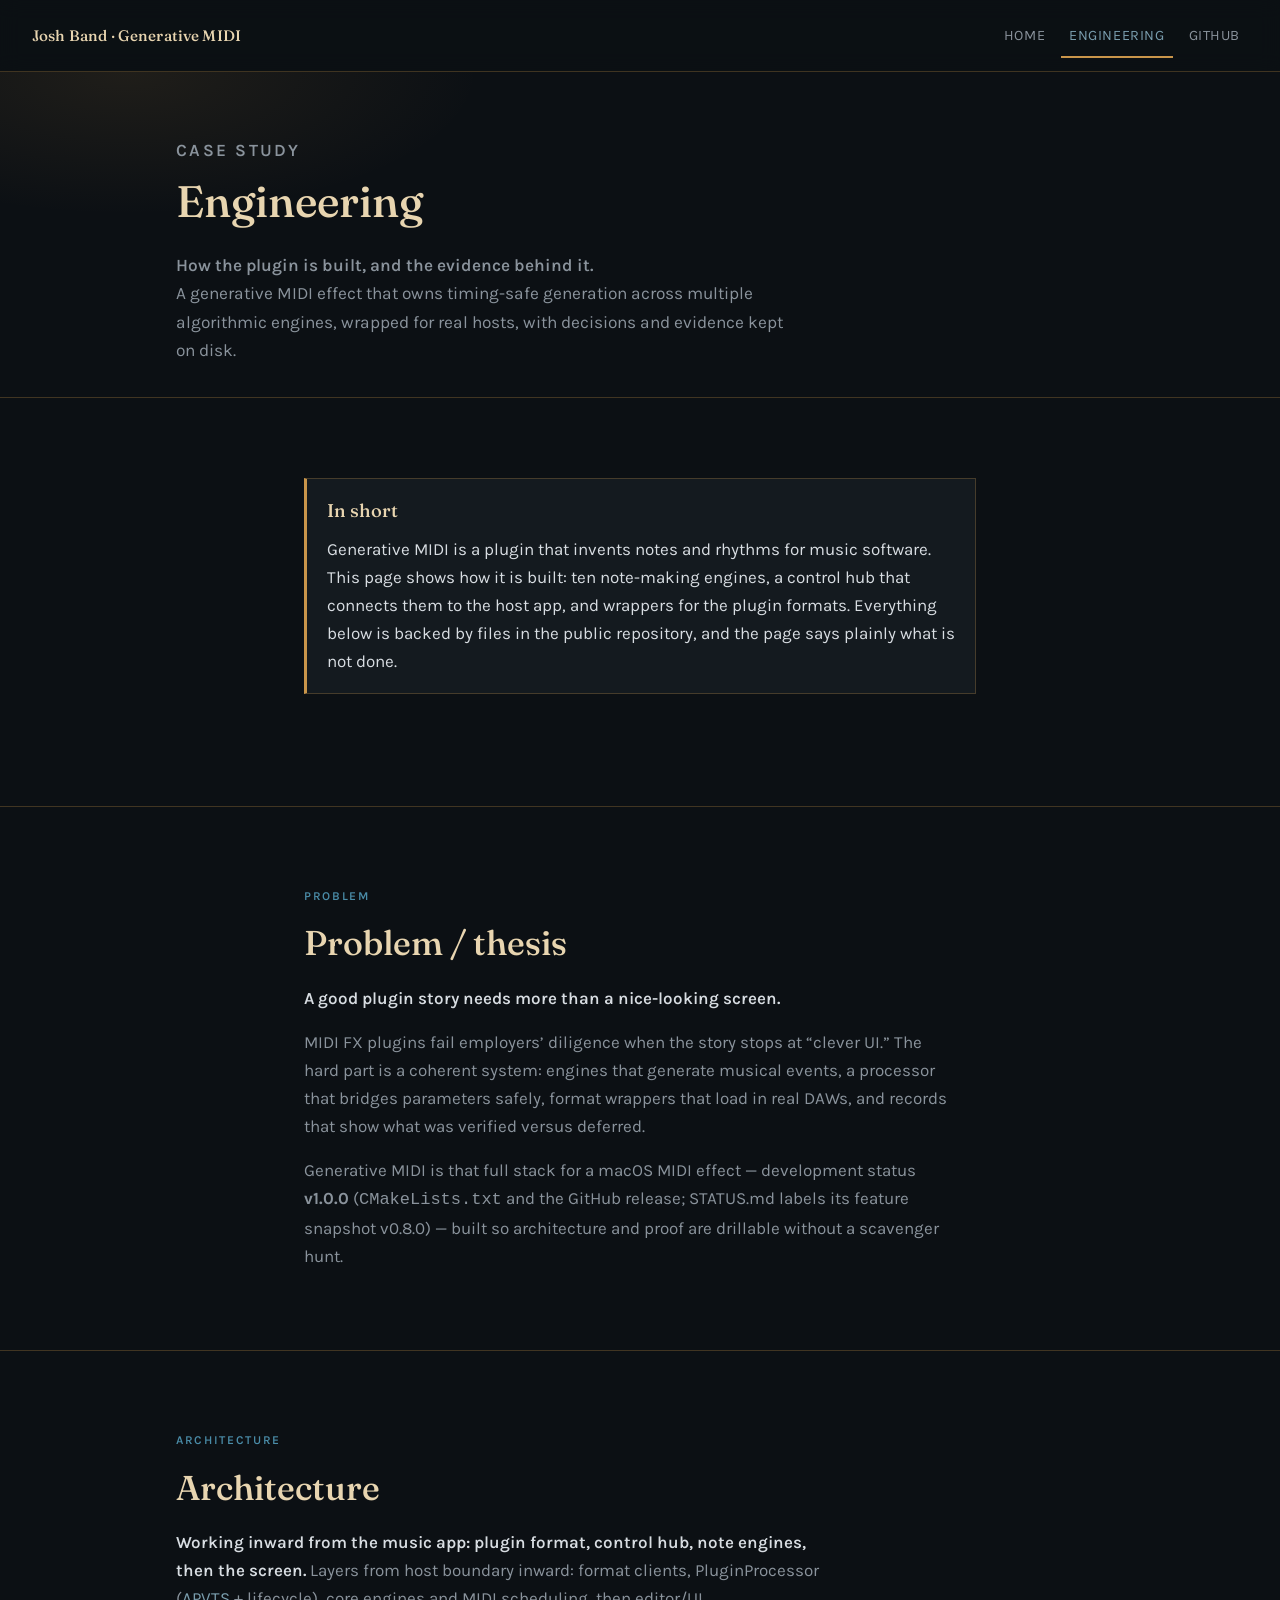
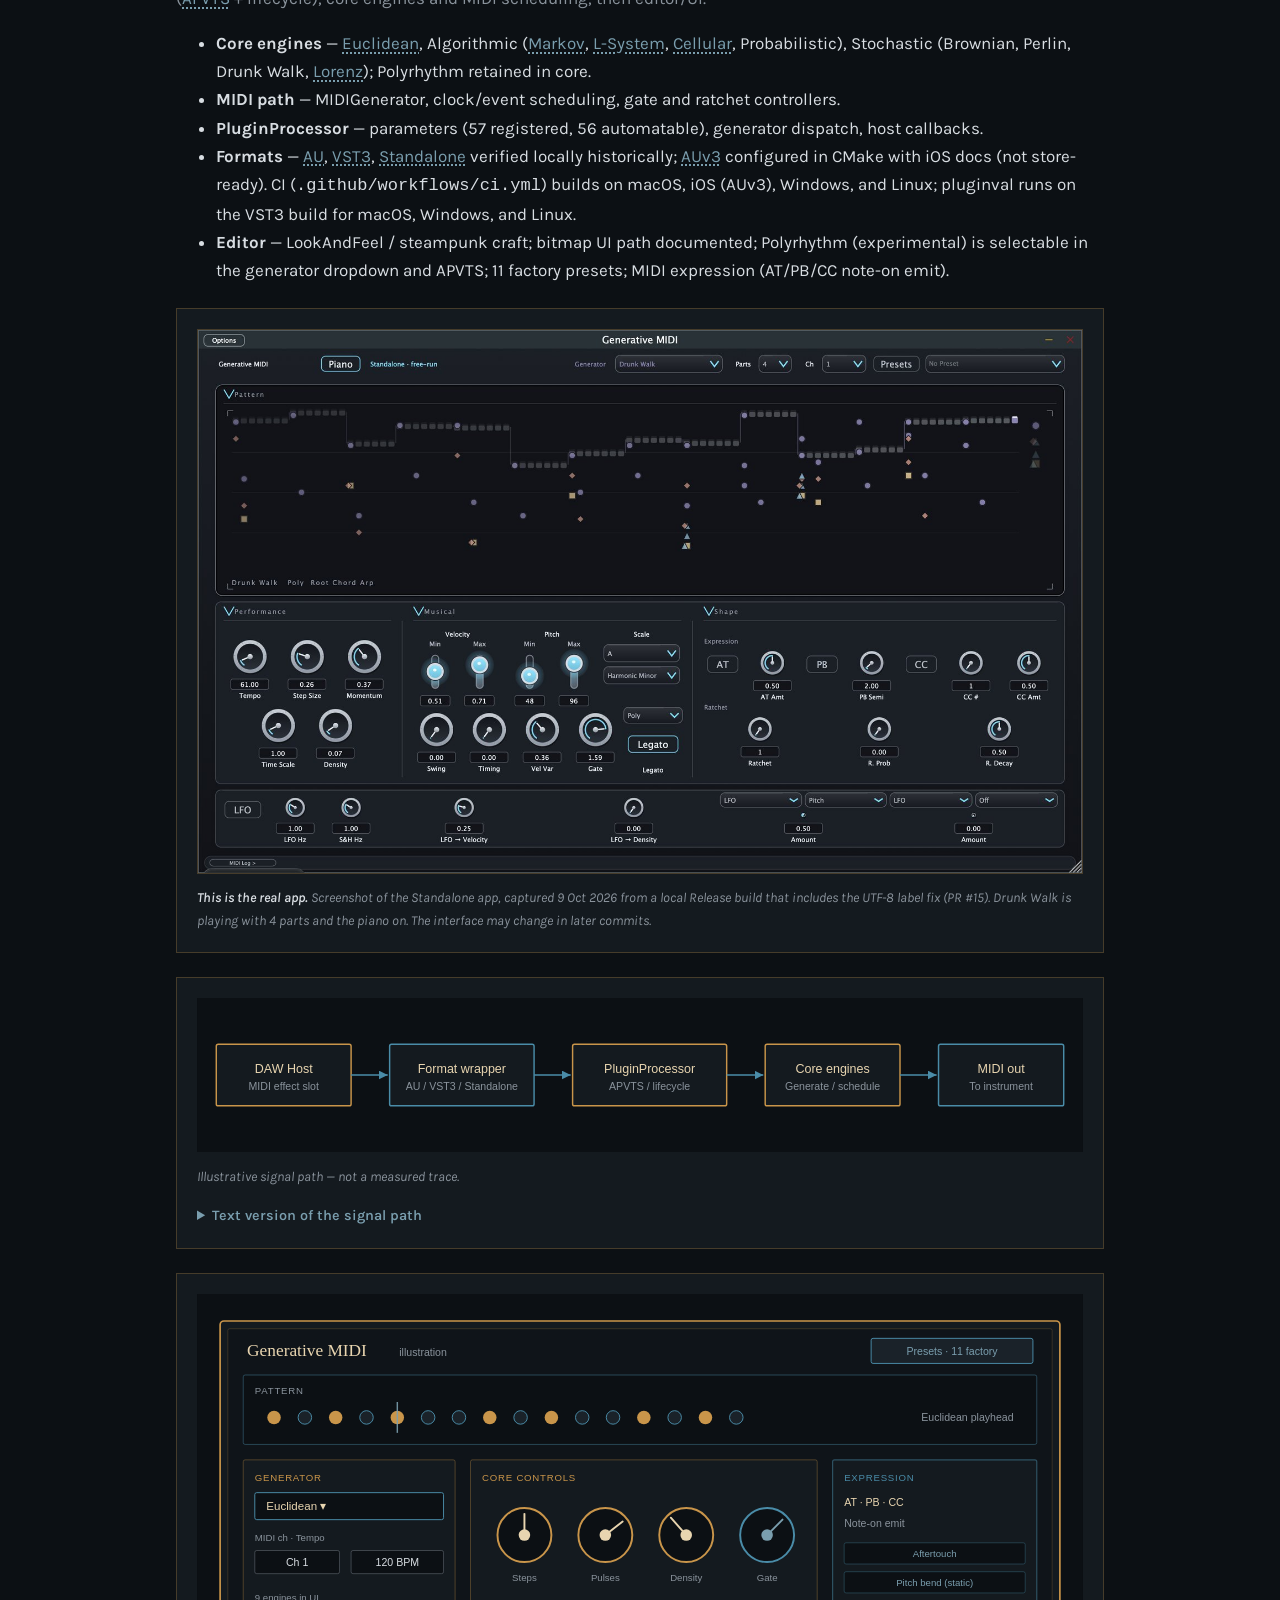
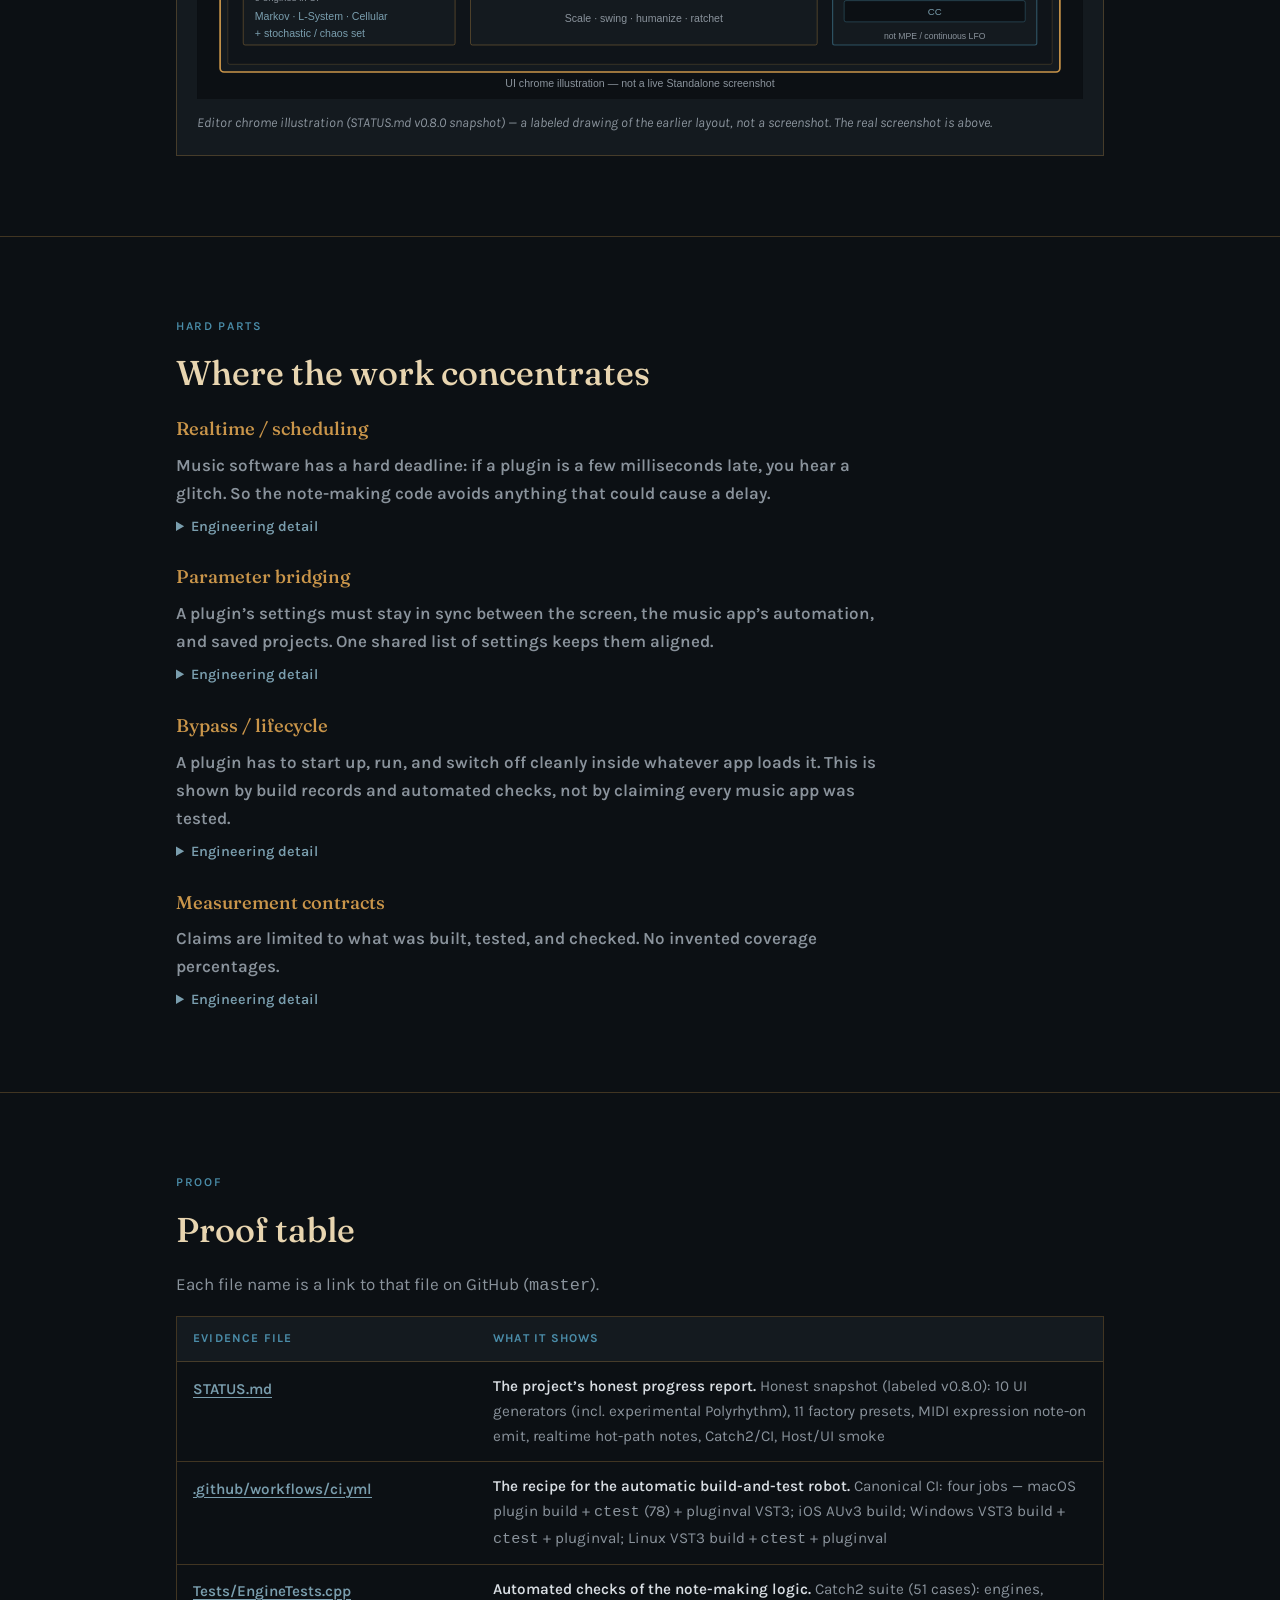
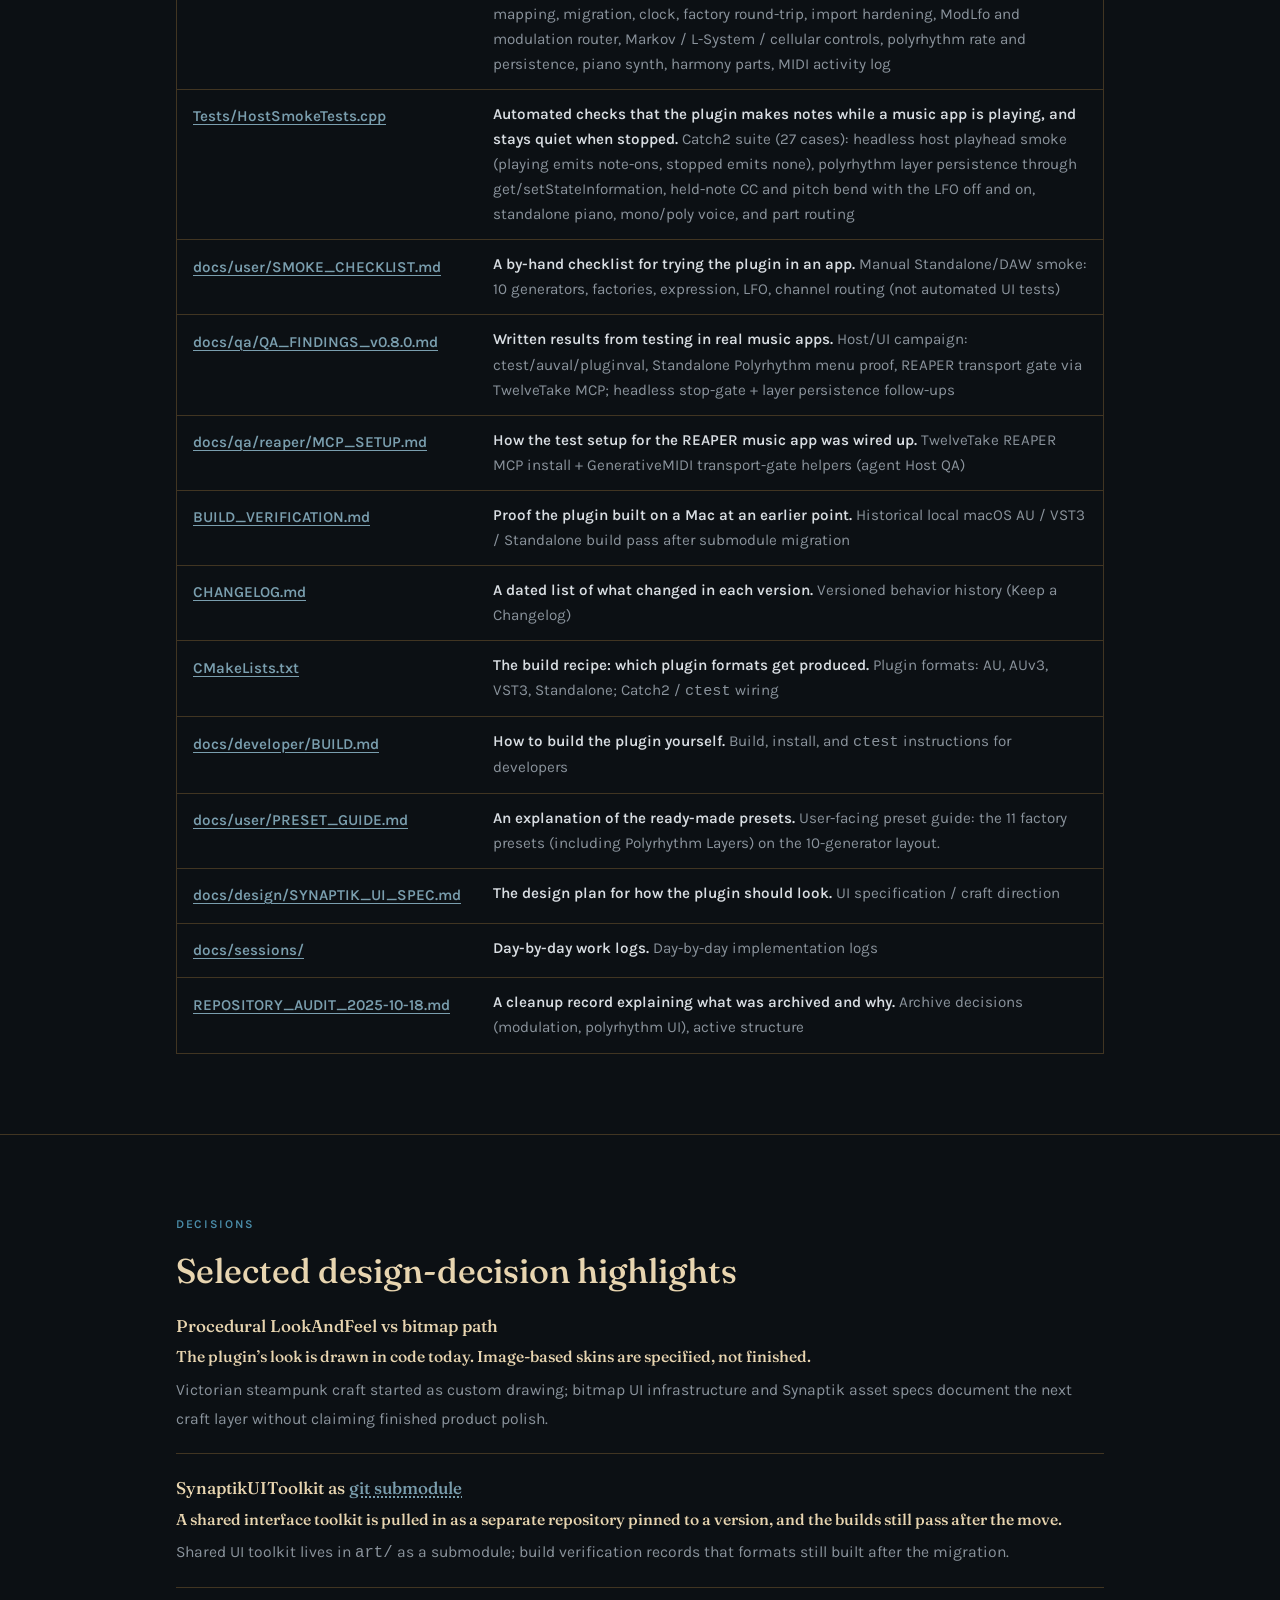
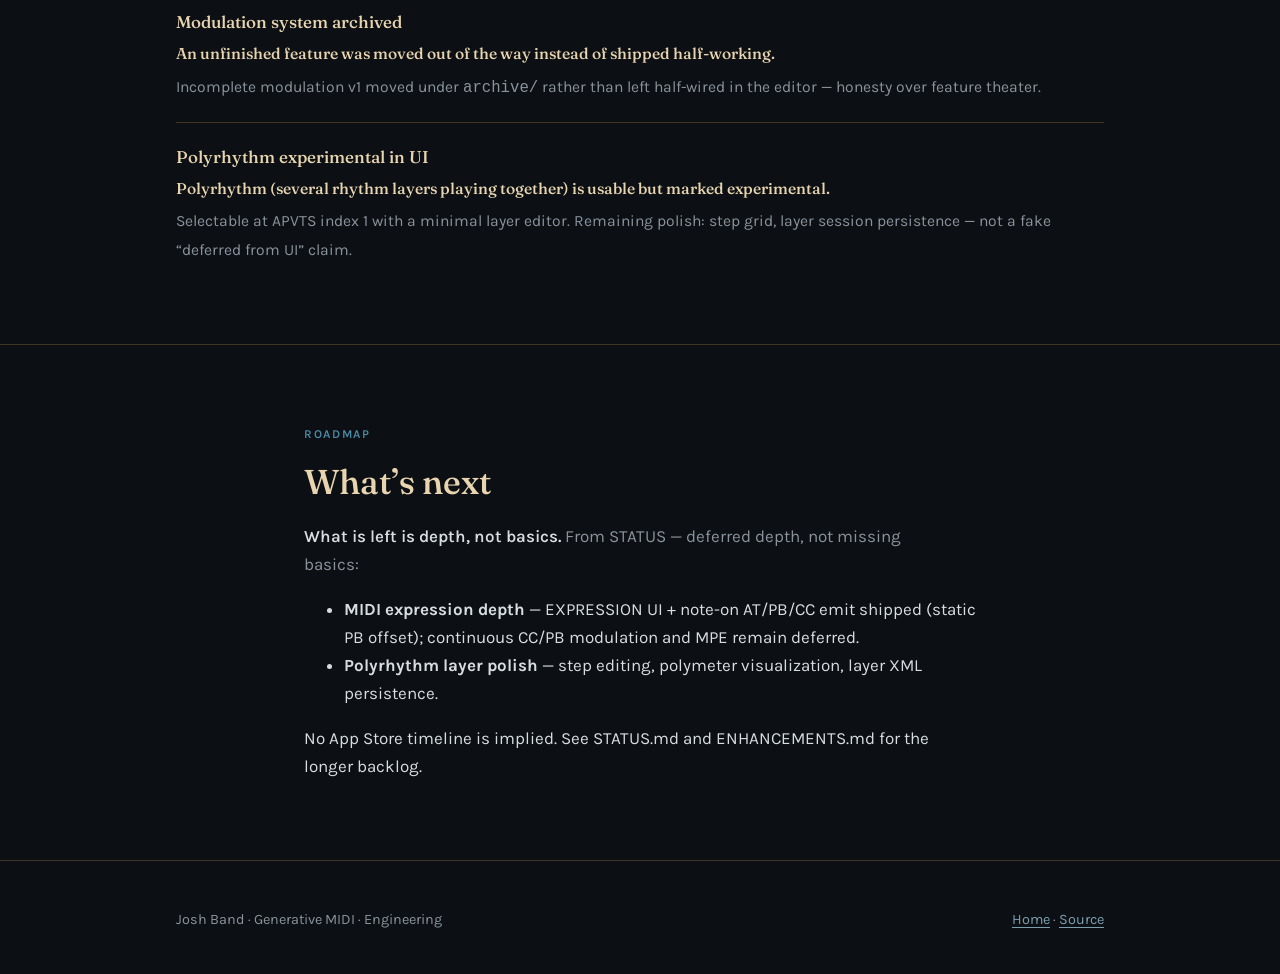
==== commit f2c89c90: "docs: refresh test counts to 78 (51 engine + 27 host smoke) Counted from the committed sources (grep" ====
--- a/docs/engineering.html
+++ b/docs/engineering.html
@@ -113,7 +113,7 @@
             <p class="plain">Music software has a hard deadline: if a plugin is a few milliseconds late, you hear a glitch. So the note-making code avoids anything that could cause a delay.</p>
             <details>
               <summary>Engineering detail</summary>
-              <p>Note generation must respect <a class="term" href="index.html#g-daw">host</a> block timing. Gate length and ratchet features are described in STATUS with sample-accurate intent. Steady-state hot path is <a class="term" href="index.html#g-alloc">allocation</a>-hardened (Euclidean regen, ratchet offsets, algorithmic single-note, EventScheduler pre-reserved queue; over-capacity schedules dropped). Residual risk called out in STATUS: trained Markov map-key vector on lookup. Engine behavior is covered by Catch2 / <code>ctest</code> in <a class="term" href="index.html#g-ci">CI</a> (<strong>43</strong> test cases, incl. headless host playhead smoke + polyrhythm layer persistence); host transport gating is also exercised via REAPER + TwelveTake MCP and the manual <a href="https://github.com/joshband/GenerativeMIDI/blob/master/docs/user/SMOKE_CHECKLIST.md" rel="noopener noreferrer">smoke checklist</a> — not a published latency bench suite.</p>
+              <p>Note generation must respect <a class="term" href="index.html#g-daw">host</a> block timing. Gate length and ratchet features are described in STATUS with sample-accurate intent. Steady-state hot path is <a class="term" href="index.html#g-alloc">allocation</a>-hardened (Euclidean regen, ratchet offsets, algorithmic single-note, EventScheduler pre-reserved queue; over-capacity schedules dropped). Residual risk called out in STATUS: trained Markov map-key vector on lookup. Engine behavior is covered by Catch2 / <code>ctest</code> in <a class="term" href="index.html#g-ci">CI</a> (<strong>78</strong> test cases, incl. headless host playhead smoke + polyrhythm layer persistence); host transport gating is also exercised via REAPER + TwelveTake MCP and the manual <a href="https://github.com/joshband/GenerativeMIDI/blob/master/docs/user/SMOKE_CHECKLIST.md" rel="noopener noreferrer">smoke checklist</a> — not a published latency bench suite.</p>
             </details>
           </li>
           <li>
@@ -137,7 +137,7 @@
             <p class="plain">Claims are limited to what was built, tested, and checked. No invented coverage percentages.</p>
             <details>
               <summary>Engineering detail</summary>
-              <p>On-disk contracts are STATUS.md, BUILD_VERIFICATION.md, CHANGELOG, CI (<code>.github/workflows/ci.yml</code> + Catch2 / <code>ctest</code> ×29), <a href="https://github.com/joshband/GenerativeMIDI/blob/master/docs/qa/QA_FINDINGS_v0.8.0.md" rel="noopener noreferrer">QA findings</a>, and the manual <a href="https://github.com/joshband/GenerativeMIDI/blob/master/docs/user/SMOKE_CHECKLIST.md" rel="noopener noreferrer">SMOKE_CHECKLIST</a> — not invented coverage percentages. Prefer “build passed / tests ran / feature listed / smoke steps exercised” over marketing metrics.</p>
+              <p>On-disk contracts are STATUS.md, BUILD_VERIFICATION.md, CHANGELOG, CI (<code>.github/workflows/ci.yml</code> + Catch2 / <code>ctest</code> ×78), <a href="https://github.com/joshband/GenerativeMIDI/blob/master/docs/qa/QA_FINDINGS_v0.8.0.md" rel="noopener noreferrer">QA findings</a>, and the manual <a href="https://github.com/joshband/GenerativeMIDI/blob/master/docs/user/SMOKE_CHECKLIST.md" rel="noopener noreferrer">SMOKE_CHECKLIST</a> — not invented coverage percentages. Prefer “build passed / tests ran / feature listed / smoke steps exercised” over marketing metrics.</p>
             </details>
           </li>
         </ul>
@@ -166,15 +166,15 @@
               </tr>
               <tr>
                 <td><a href="https://github.com/joshband/GenerativeMIDI/blob/master/.github/workflows/ci.yml" rel="noopener noreferrer">.github/workflows/ci.yml<span class="visually-hidden"> on GitHub</span></a></td>
-                <td><strong class="plain">The recipe for the automatic build-and-test robot.</strong> Canonical CI: four jobs — macOS plugin build + <code>ctest</code> (43) + pluginval VST3; iOS AUv3 build; Windows VST3 build + <code>ctest</code> + pluginval; Linux VST3 build + <code>ctest</code> + pluginval</td>
+                <td><strong class="plain">The recipe for the automatic build-and-test robot.</strong> Canonical CI: four jobs — macOS plugin build + <code>ctest</code> (78) + pluginval VST3; iOS AUv3 build; Windows VST3 build + <code>ctest</code> + pluginval; Linux VST3 build + <code>ctest</code> + pluginval</td>
               </tr>
               <tr>
                 <td><a href="https://github.com/joshband/GenerativeMIDI/blob/master/Tests/EngineTests.cpp" rel="noopener noreferrer">Tests/EngineTests.cpp<span class="visually-hidden"> on GitHub</span></a></td>
-                <td><strong class="plain">Automated checks of the note-making logic.</strong> Catch2 suite (35 cases): engines, mapping, migration, clock, factory round-trip, import hardening, ModLfo and modulation router, Markov / L-System / cellular controls, polyrhythm rate and persistence, piano synth, harmony parts, MIDI activity log</td>
+                <td><strong class="plain">Automated checks of the note-making logic.</strong> Catch2 suite (51 cases): engines, mapping, migration, clock, factory round-trip, import hardening, ModLfo and modulation router, Markov / L-System / cellular controls, polyrhythm rate and persistence, piano synth, harmony parts, MIDI activity log</td>
               </tr>
               <tr>
                 <td><a href="https://github.com/joshband/GenerativeMIDI/blob/master/Tests/HostSmokeTests.cpp" rel="noopener noreferrer">Tests/HostSmokeTests.cpp<span class="visually-hidden"> on GitHub</span></a></td>
-                <td><strong class="plain">Automated checks that the plugin makes notes while a music app is playing, and stays quiet when stopped.</strong> Catch2 suite (8 cases): headless host playhead smoke (playing emits note-ons, stopped emits none), polyrhythm layer persistence through get/setStateInformation, held-note CC and pitch bend with the LFO off and on, standalone piano, mono/poly voice, and part routing</td>
+                <td><strong class="plain">Automated checks that the plugin makes notes while a music app is playing, and stays quiet when stopped.</strong> Catch2 suite (27 cases): headless host playhead smoke (playing emits note-ons, stopped emits none), polyrhythm layer persistence through get/setStateInformation, held-note CC and pitch bend with the LFO off and on, standalone piano, mono/poly voice, and part routing</td>
               </tr>
               <tr>
                 <td><a href="https://github.com/joshband/GenerativeMIDI/blob/master/docs/user/SMOKE_CHECKLIST.md" rel="noopener noreferrer">docs/user/SMOKE_CHECKLIST.md<span class="visually-hidden"> on GitHub</span></a></td>
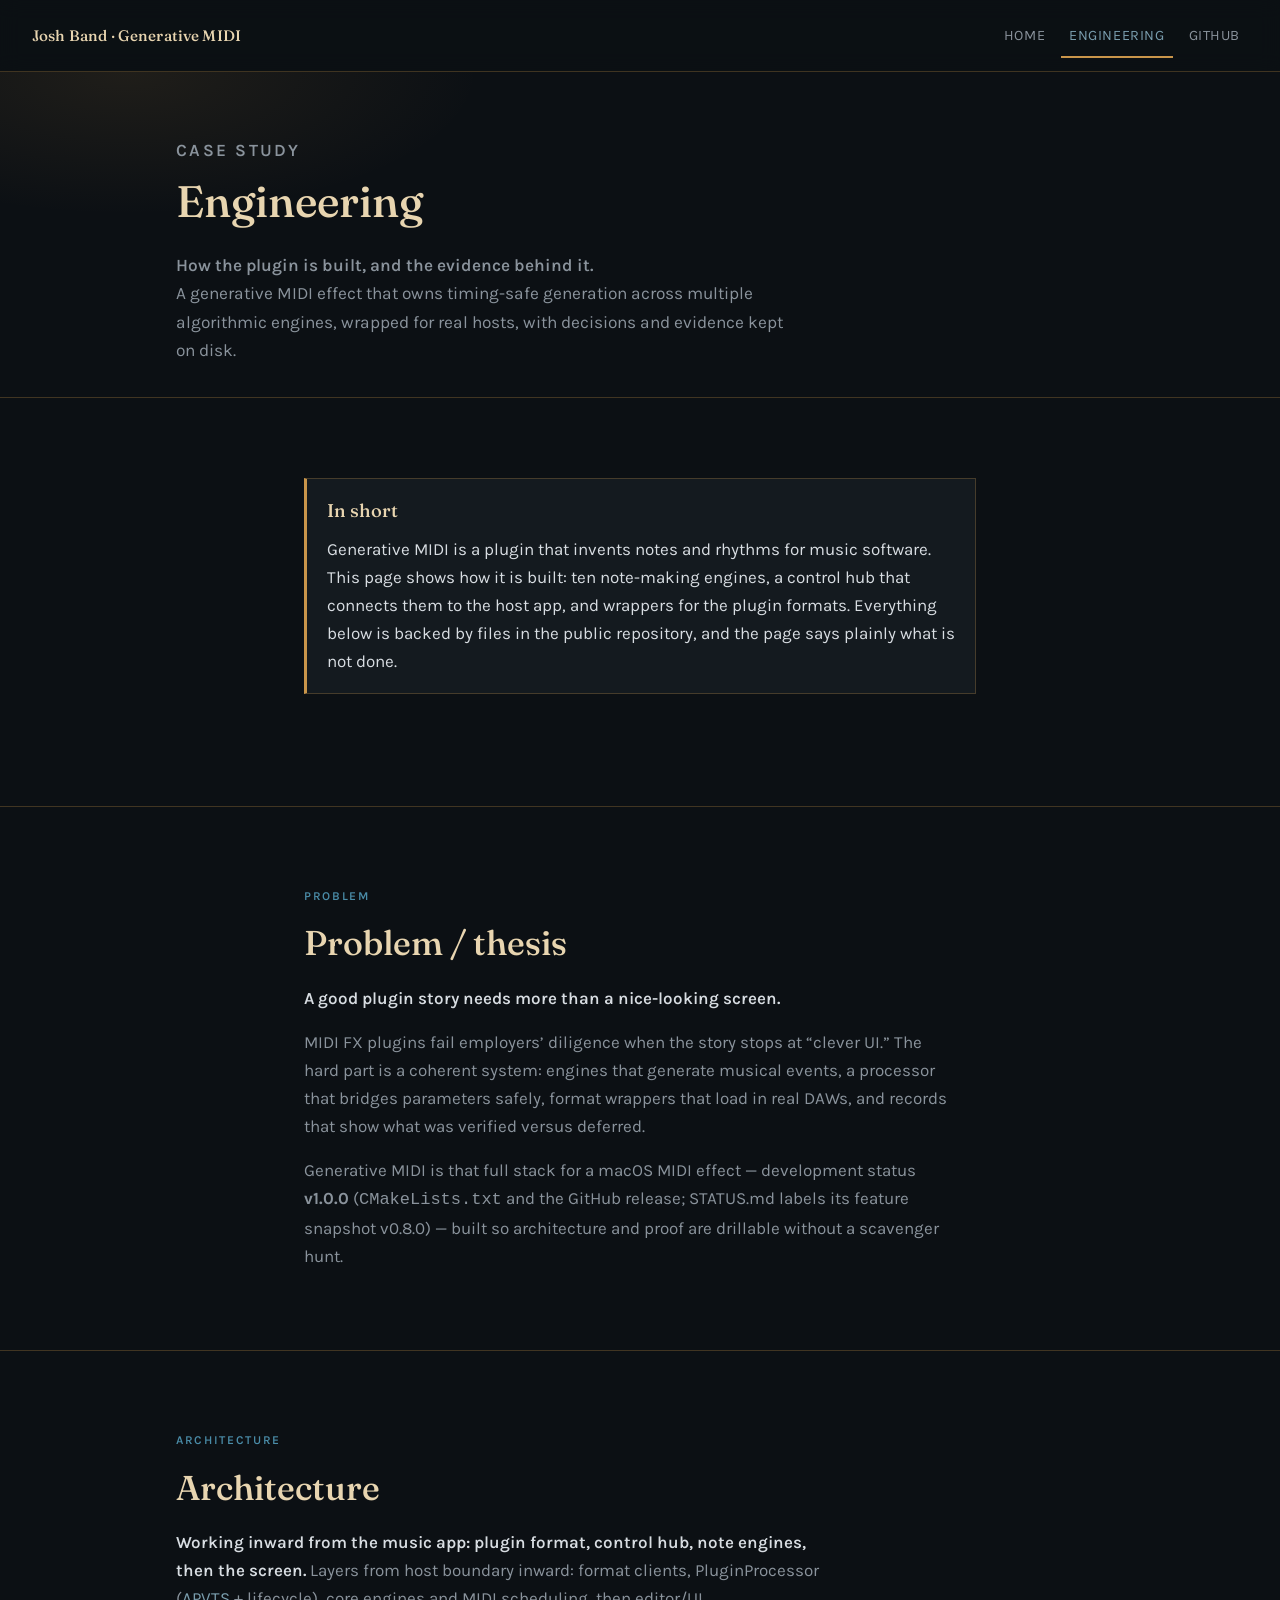
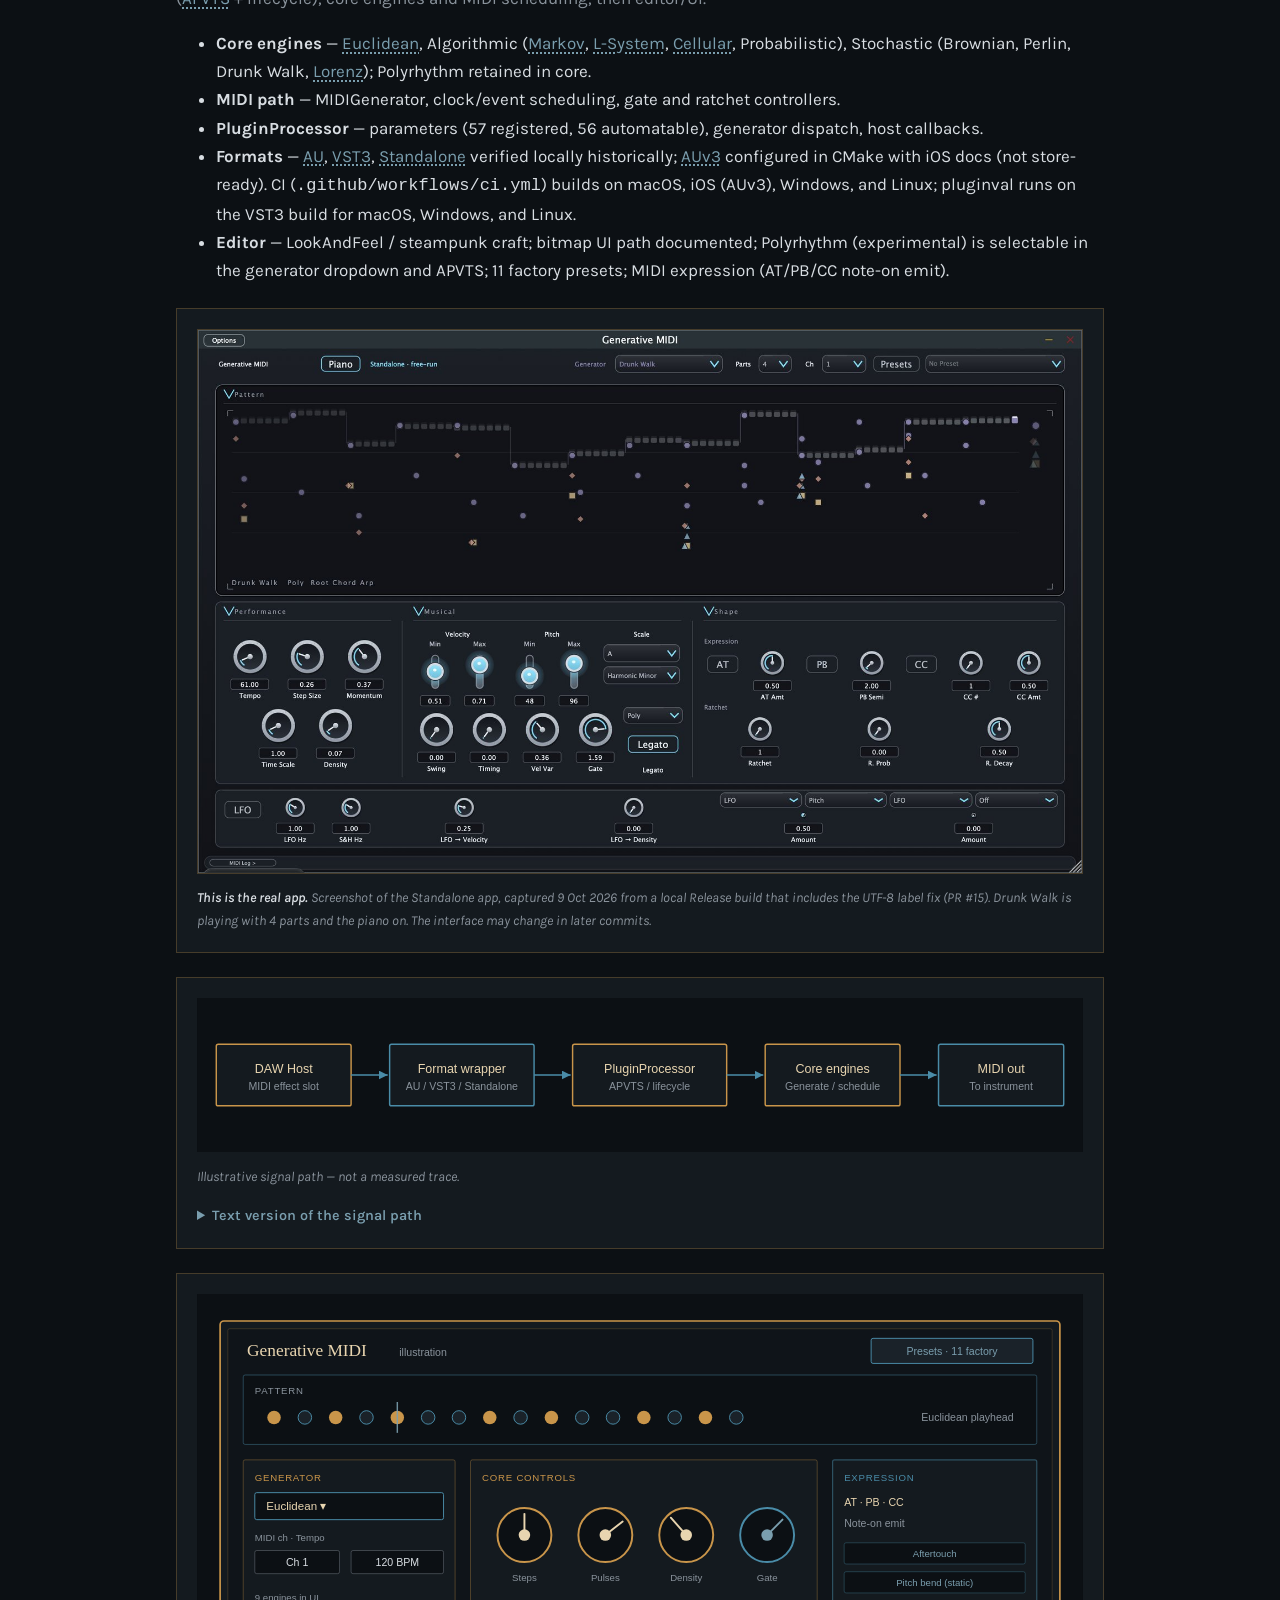
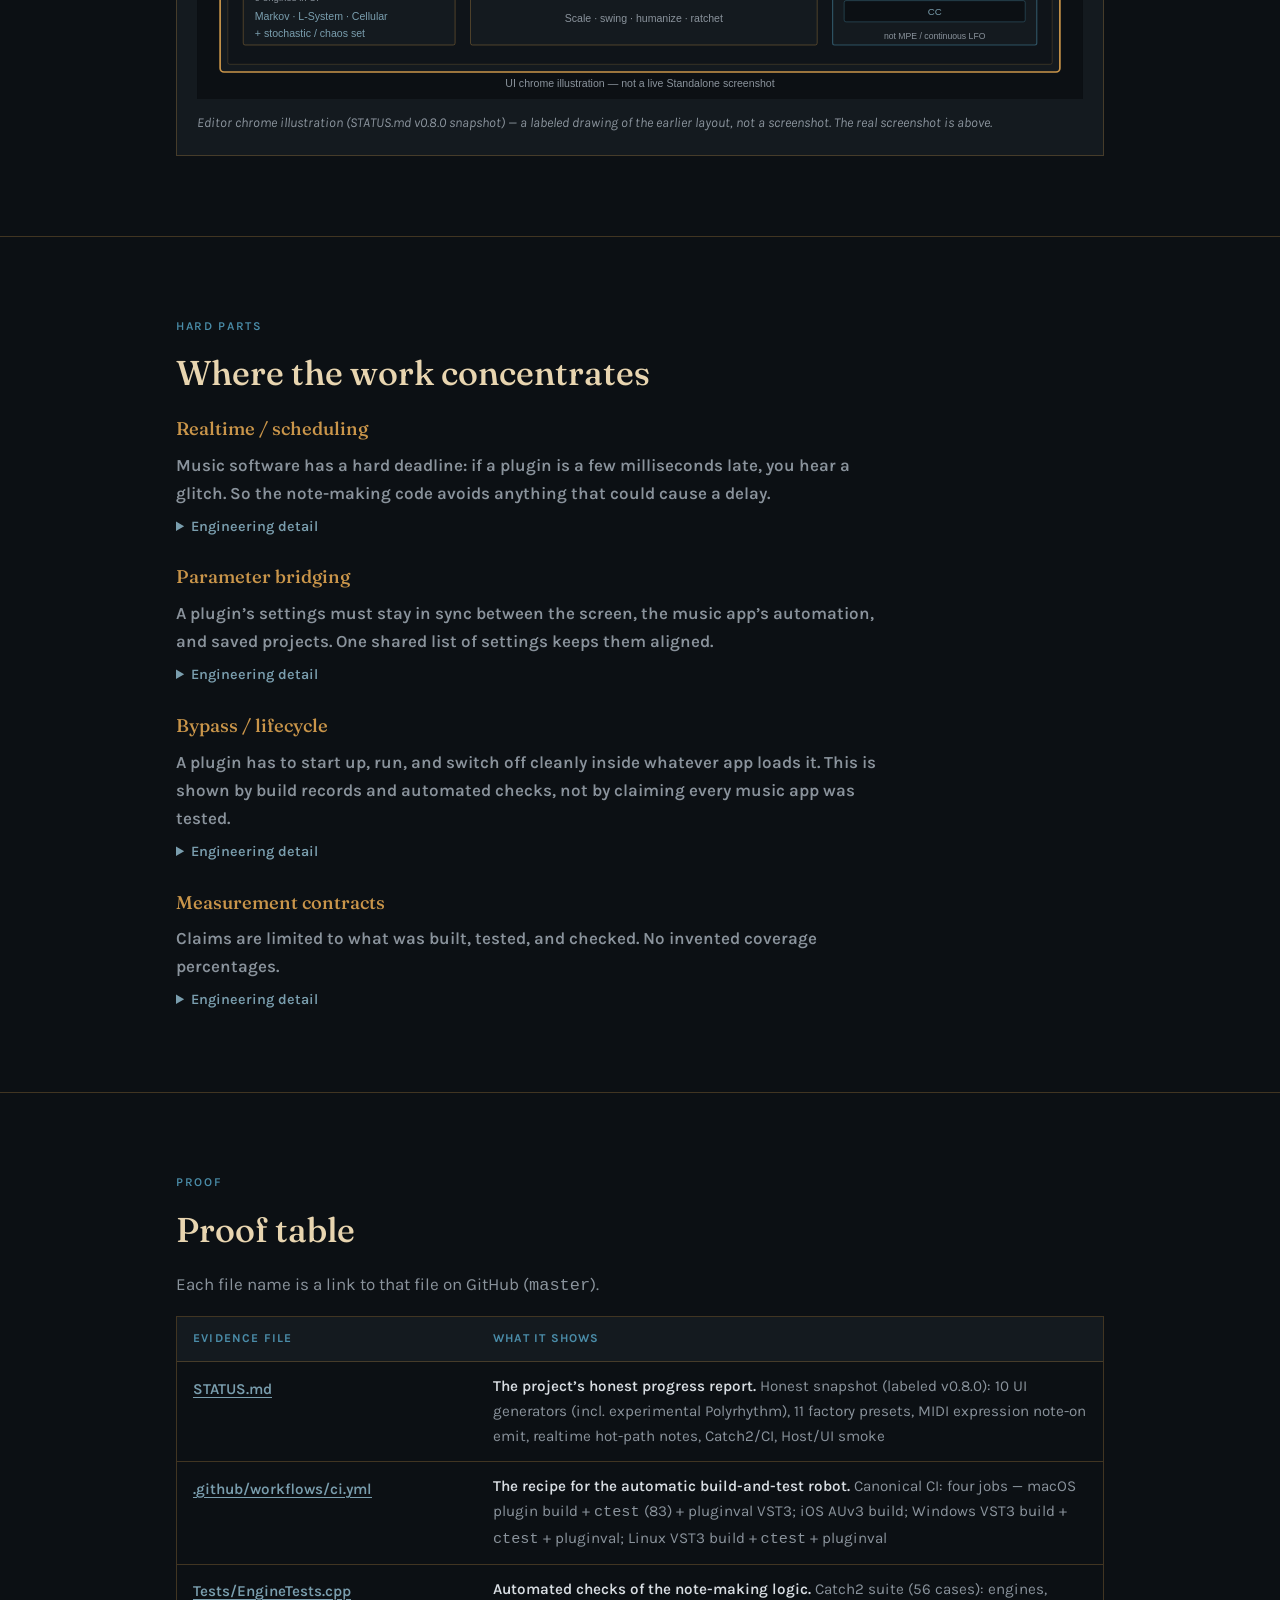
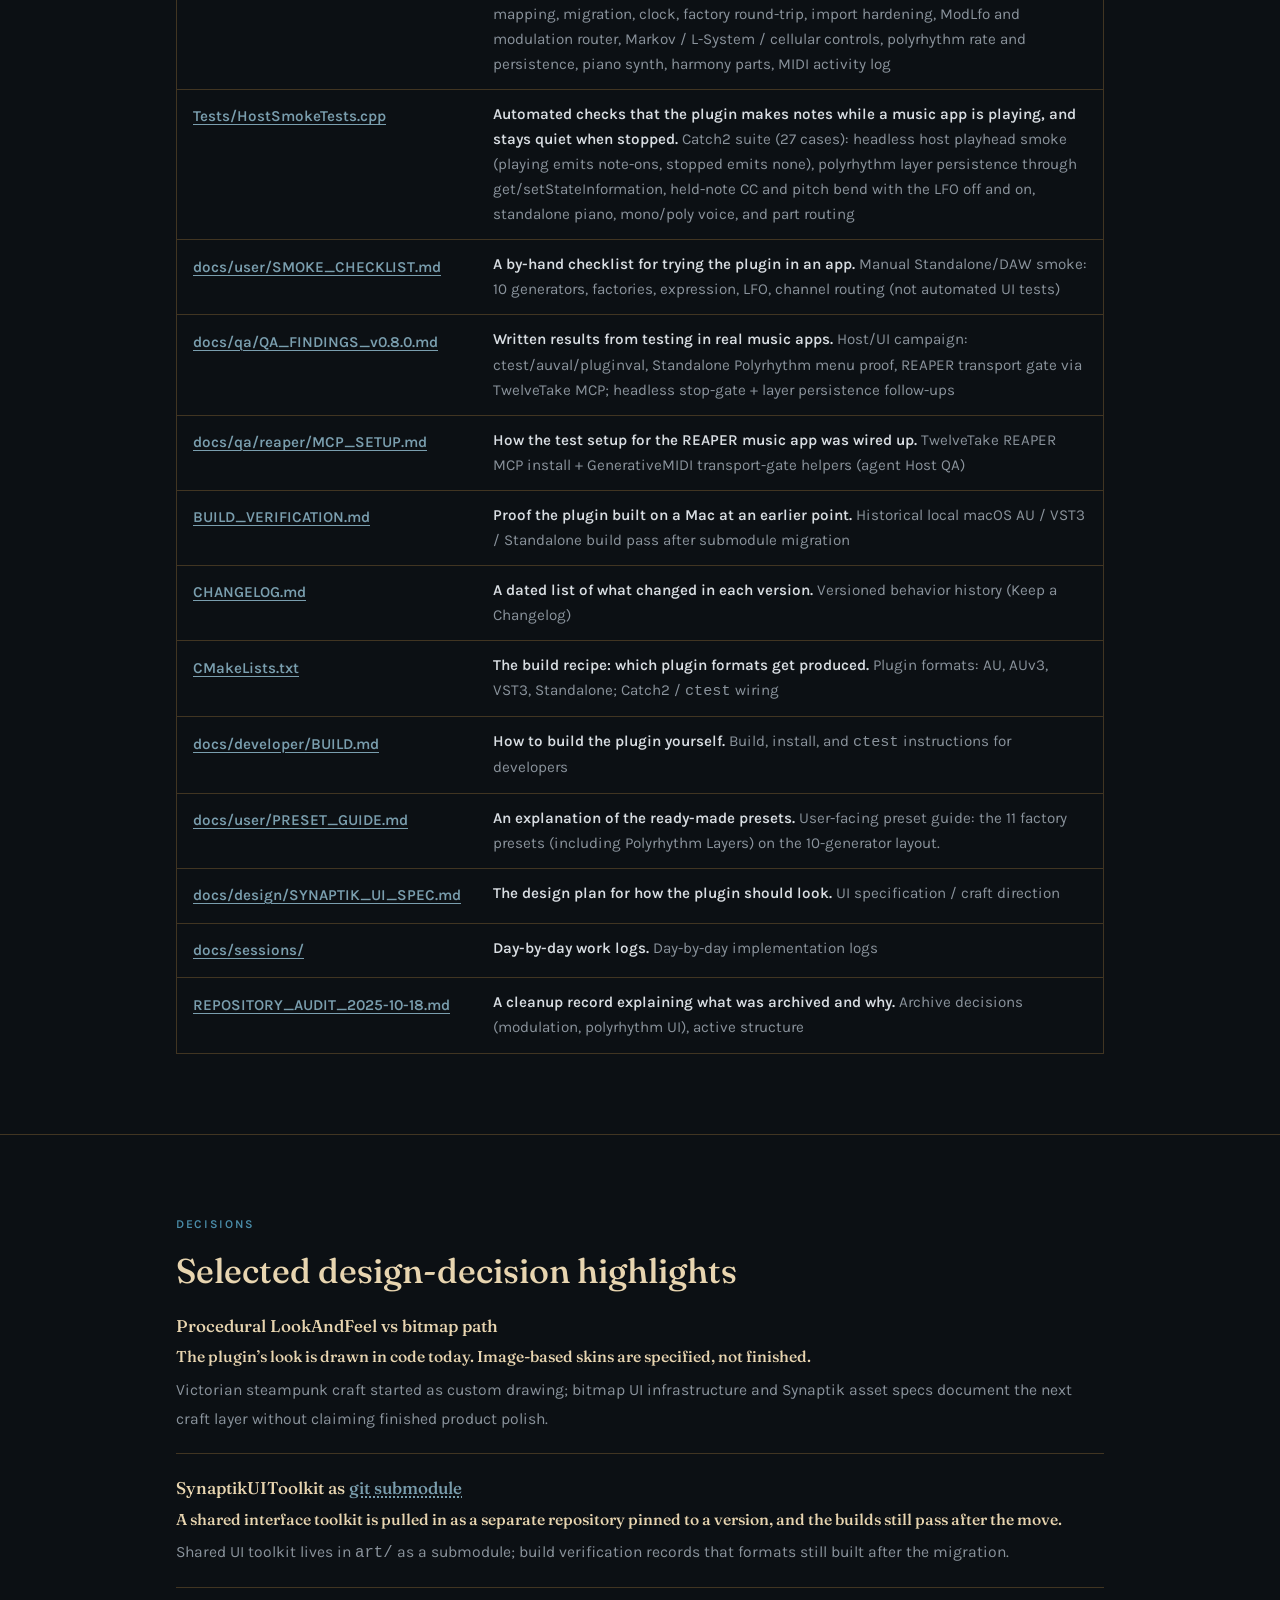
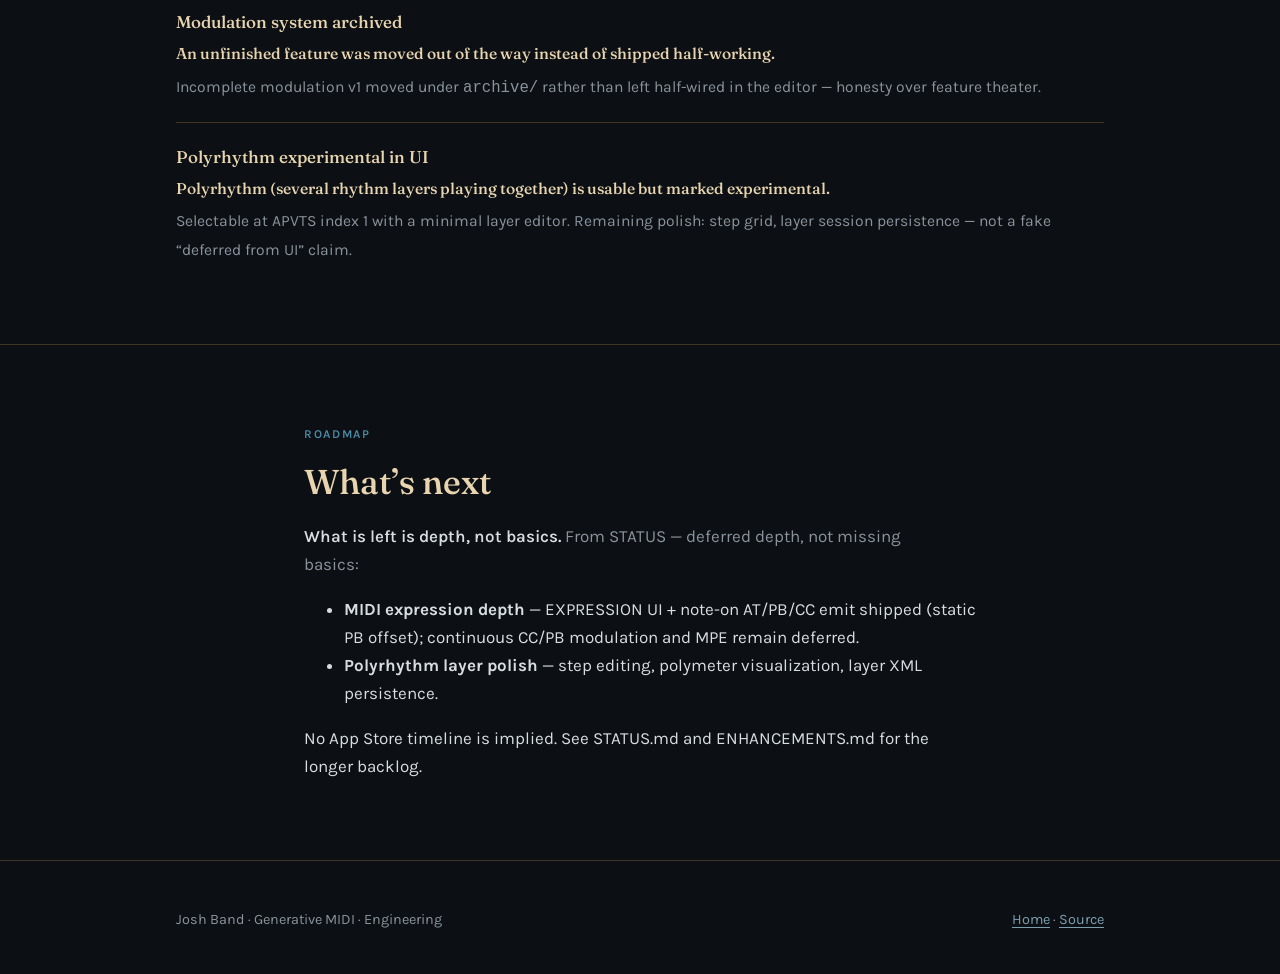
==== commit beed8f81: "docs: test counts 83 (56 engine + 27 host smoke) Co-Authored-By: Claude Sonnet 5.5 <noreply@anthropi" ====
--- a/docs/engineering.html
+++ b/docs/engineering.html
@@ -113,7 +113,7 @@
             <p class="plain">Music software has a hard deadline: if a plugin is a few milliseconds late, you hear a glitch. So the note-making code avoids anything that could cause a delay.</p>
             <details>
               <summary>Engineering detail</summary>
-              <p>Note generation must respect <a class="term" href="index.html#g-daw">host</a> block timing. Gate length and ratchet features are described in STATUS with sample-accurate intent. Steady-state hot path is <a class="term" href="index.html#g-alloc">allocation</a>-hardened (Euclidean regen, ratchet offsets, algorithmic single-note, EventScheduler pre-reserved queue; over-capacity schedules dropped). Residual risk called out in STATUS: trained Markov map-key vector on lookup. Engine behavior is covered by Catch2 / <code>ctest</code> in <a class="term" href="index.html#g-ci">CI</a> (<strong>78</strong> test cases, incl. headless host playhead smoke + polyrhythm layer persistence); host transport gating is also exercised via REAPER + TwelveTake MCP and the manual <a href="https://github.com/joshband/GenerativeMIDI/blob/master/docs/user/SMOKE_CHECKLIST.md" rel="noopener noreferrer">smoke checklist</a> — not a published latency bench suite.</p>
+              <p>Note generation must respect <a class="term" href="index.html#g-daw">host</a> block timing. Gate length and ratchet features are described in STATUS with sample-accurate intent. Steady-state hot path is <a class="term" href="index.html#g-alloc">allocation</a>-hardened (Euclidean regen, ratchet offsets, algorithmic single-note, EventScheduler pre-reserved queue; over-capacity schedules dropped). Residual risk called out in STATUS: trained Markov map-key vector on lookup. Engine behavior is covered by Catch2 / <code>ctest</code> in <a class="term" href="index.html#g-ci">CI</a> (<strong>83</strong> test cases, incl. headless host playhead smoke + polyrhythm layer persistence); host transport gating is also exercised via REAPER + TwelveTake MCP and the manual <a href="https://github.com/joshband/GenerativeMIDI/blob/master/docs/user/SMOKE_CHECKLIST.md" rel="noopener noreferrer">smoke checklist</a> — not a published latency bench suite.</p>
             </details>
           </li>
           <li>
@@ -137,7 +137,7 @@
             <p class="plain">Claims are limited to what was built, tested, and checked. No invented coverage percentages.</p>
             <details>
               <summary>Engineering detail</summary>
-              <p>On-disk contracts are STATUS.md, BUILD_VERIFICATION.md, CHANGELOG, CI (<code>.github/workflows/ci.yml</code> + Catch2 / <code>ctest</code> ×78), <a href="https://github.com/joshband/GenerativeMIDI/blob/master/docs/qa/QA_FINDINGS_v0.8.0.md" rel="noopener noreferrer">QA findings</a>, and the manual <a href="https://github.com/joshband/GenerativeMIDI/blob/master/docs/user/SMOKE_CHECKLIST.md" rel="noopener noreferrer">SMOKE_CHECKLIST</a> — not invented coverage percentages. Prefer “build passed / tests ran / feature listed / smoke steps exercised” over marketing metrics.</p>
+              <p>On-disk contracts are STATUS.md, BUILD_VERIFICATION.md, CHANGELOG, CI (<code>.github/workflows/ci.yml</code> + Catch2 / <code>ctest</code> ×83), <a href="https://github.com/joshband/GenerativeMIDI/blob/master/docs/qa/QA_FINDINGS_v0.8.0.md" rel="noopener noreferrer">QA findings</a>, and the manual <a href="https://github.com/joshband/GenerativeMIDI/blob/master/docs/user/SMOKE_CHECKLIST.md" rel="noopener noreferrer">SMOKE_CHECKLIST</a> — not invented coverage percentages. Prefer “build passed / tests ran / feature listed / smoke steps exercised” over marketing metrics.</p>
             </details>
           </li>
         </ul>
@@ -166,11 +166,11 @@
               </tr>
               <tr>
                 <td><a href="https://github.com/joshband/GenerativeMIDI/blob/master/.github/workflows/ci.yml" rel="noopener noreferrer">.github/workflows/ci.yml<span class="visually-hidden"> on GitHub</span></a></td>
-                <td><strong class="plain">The recipe for the automatic build-and-test robot.</strong> Canonical CI: four jobs — macOS plugin build + <code>ctest</code> (78) + pluginval VST3; iOS AUv3 build; Windows VST3 build + <code>ctest</code> + pluginval; Linux VST3 build + <code>ctest</code> + pluginval</td>
+                <td><strong class="plain">The recipe for the automatic build-and-test robot.</strong> Canonical CI: four jobs — macOS plugin build + <code>ctest</code> (83) + pluginval VST3; iOS AUv3 build; Windows VST3 build + <code>ctest</code> + pluginval; Linux VST3 build + <code>ctest</code> + pluginval</td>
               </tr>
               <tr>
                 <td><a href="https://github.com/joshband/GenerativeMIDI/blob/master/Tests/EngineTests.cpp" rel="noopener noreferrer">Tests/EngineTests.cpp<span class="visually-hidden"> on GitHub</span></a></td>
-                <td><strong class="plain">Automated checks of the note-making logic.</strong> Catch2 suite (51 cases): engines, mapping, migration, clock, factory round-trip, import hardening, ModLfo and modulation router, Markov / L-System / cellular controls, polyrhythm rate and persistence, piano synth, harmony parts, MIDI activity log</td>
+                <td><strong class="plain">Automated checks of the note-making logic.</strong> Catch2 suite (56 cases): engines, mapping, migration, clock, factory round-trip, import hardening, ModLfo and modulation router, Markov / L-System / cellular controls, polyrhythm rate and persistence, piano synth, harmony parts, MIDI activity log</td>
               </tr>
               <tr>
                 <td><a href="https://github.com/joshband/GenerativeMIDI/blob/master/Tests/HostSmokeTests.cpp" rel="noopener noreferrer">Tests/HostSmokeTests.cpp<span class="visually-hidden"> on GitHub</span></a></td>
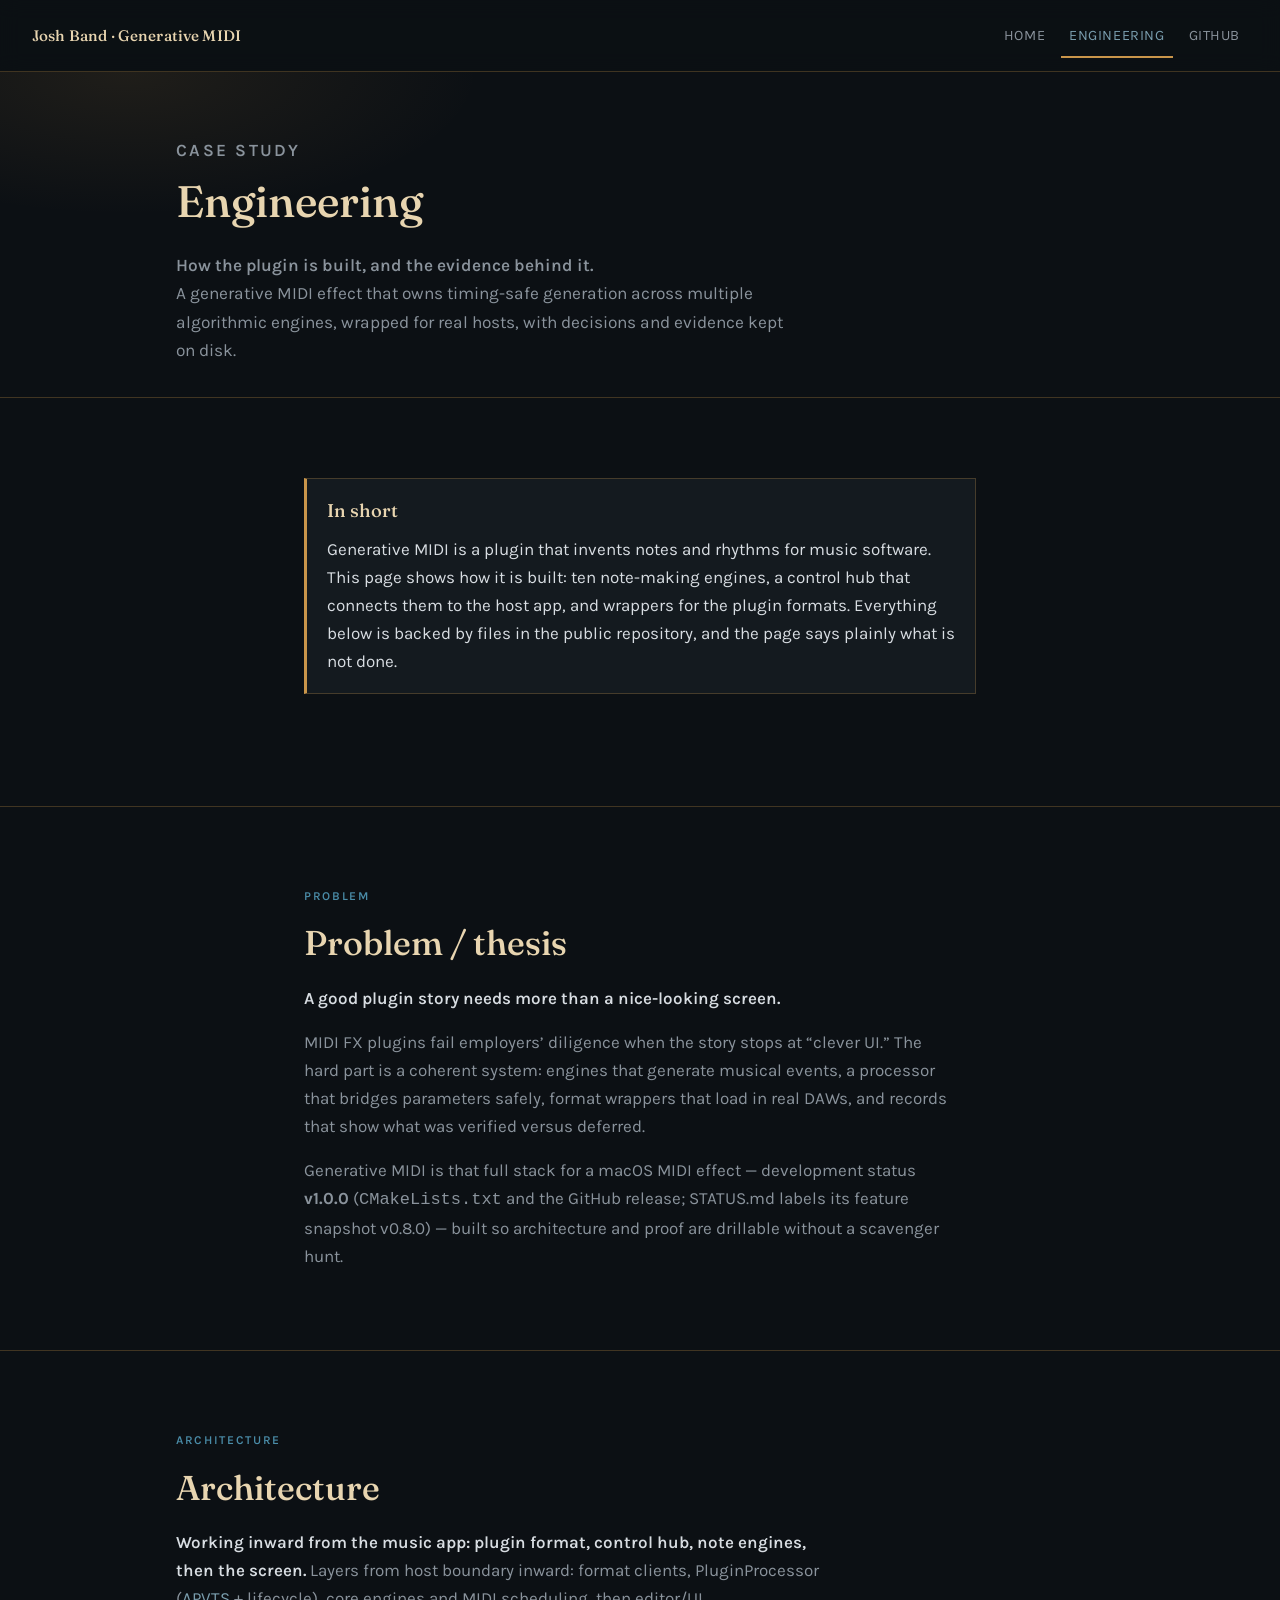
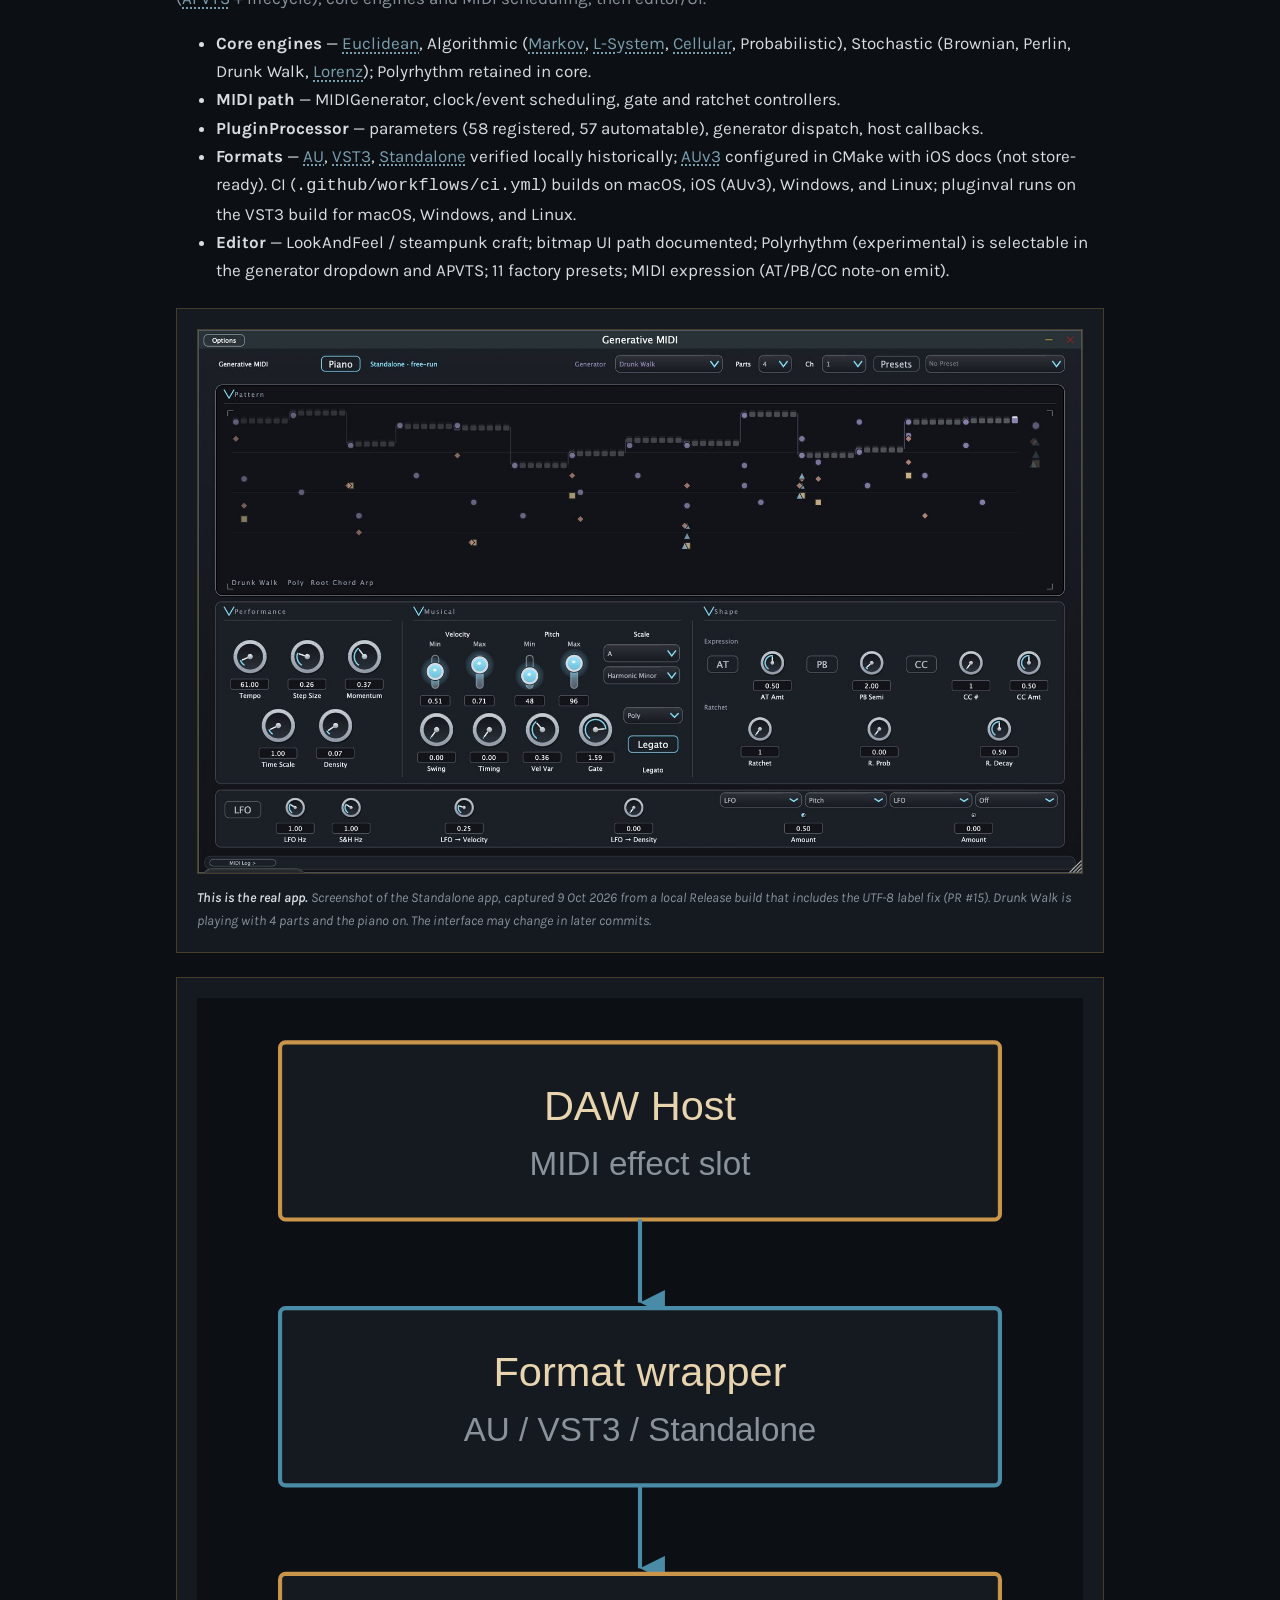
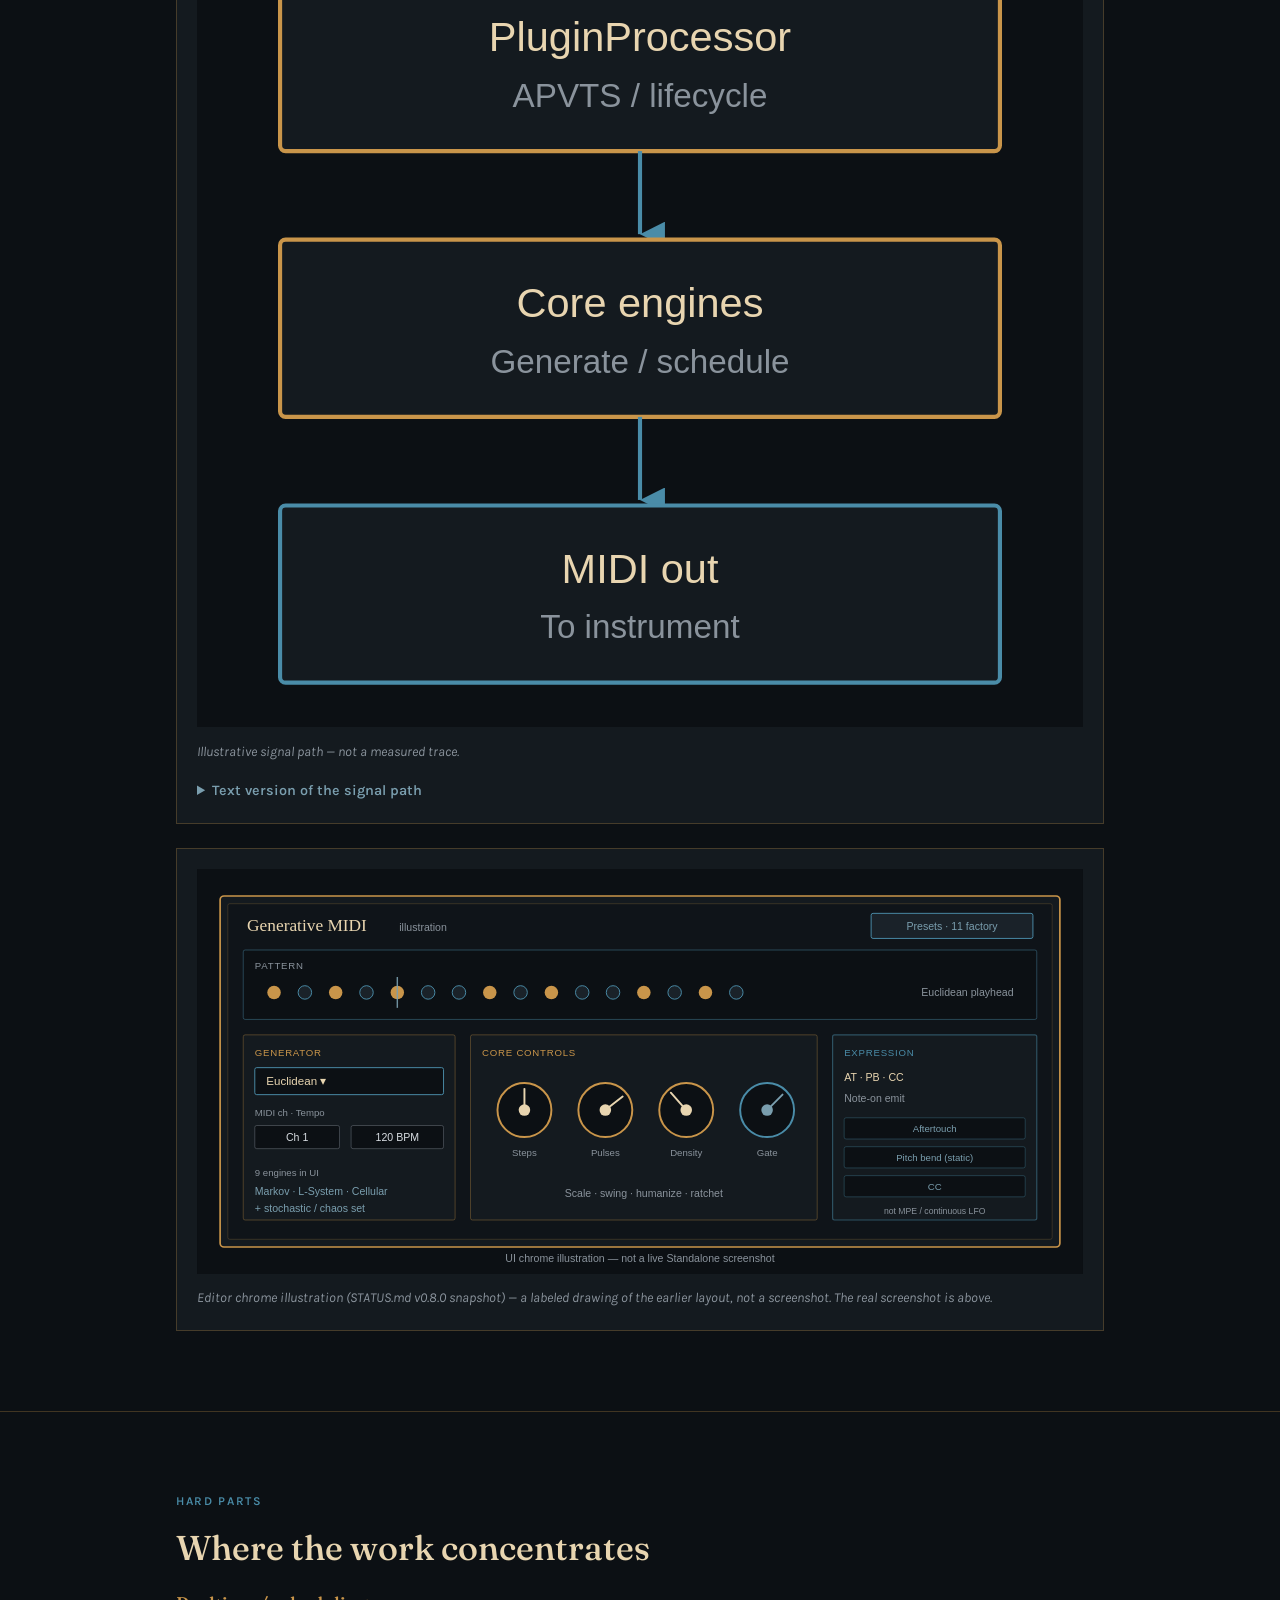
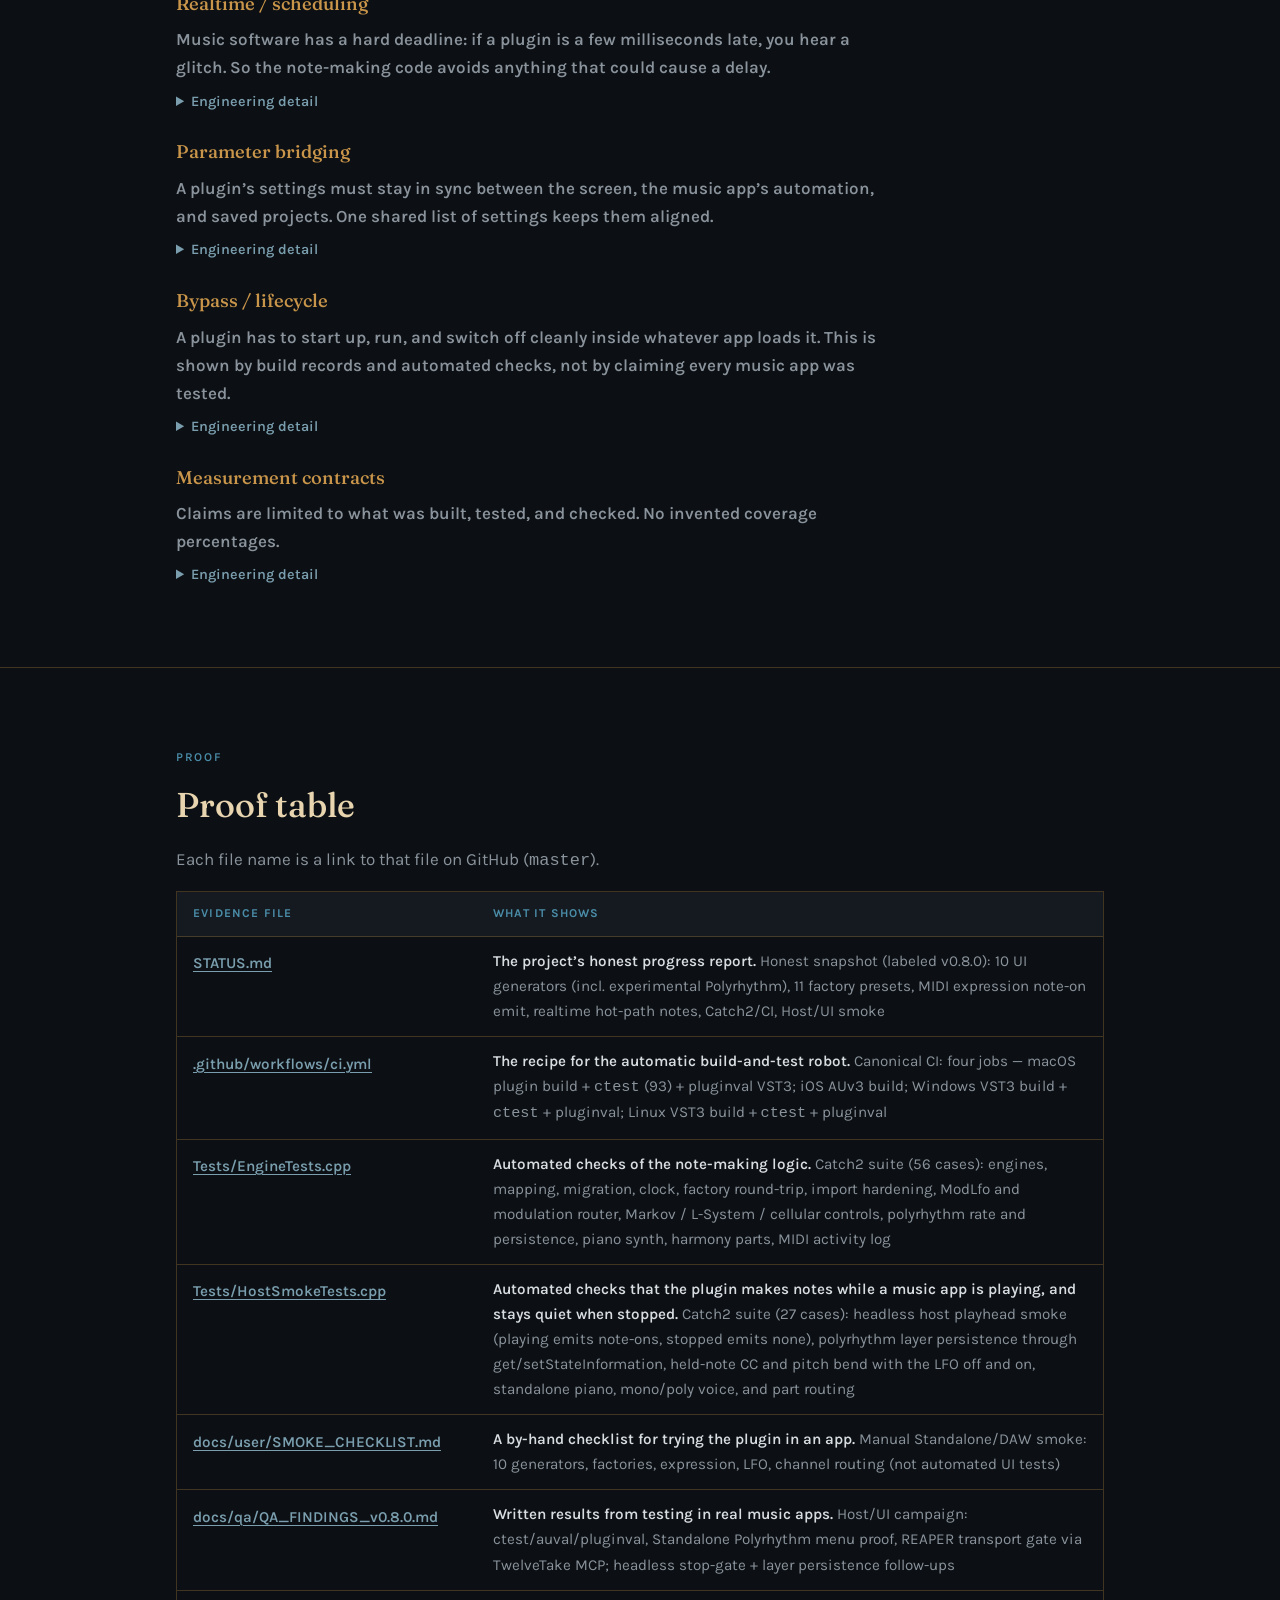
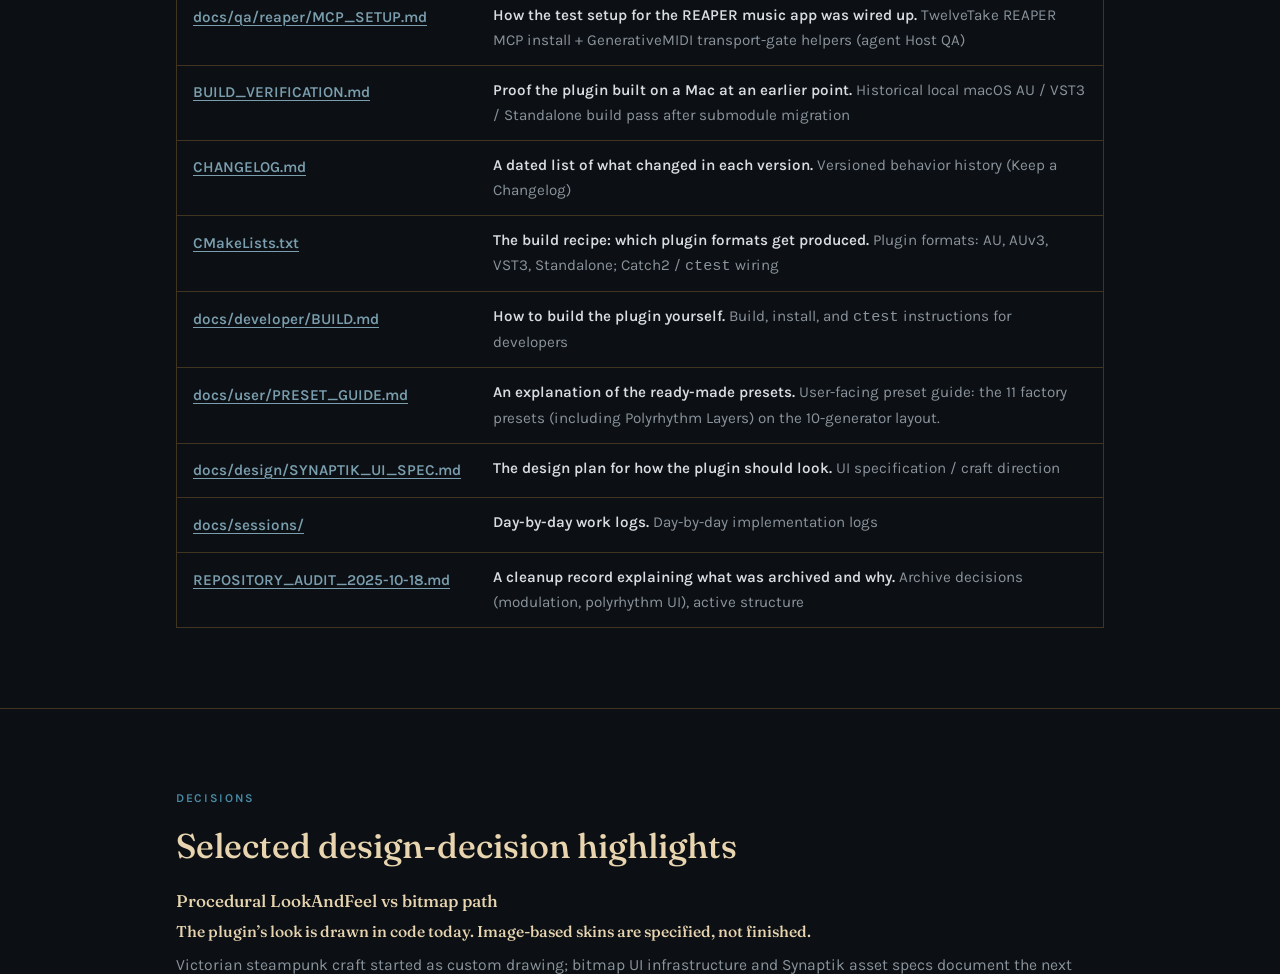
==== commit 6b8ce3dc: "build: make COPY_PLUGIN_AFTER_BUILD a real option; docs: finalize host sync, counts 93 tests / 58 pa" ====
--- a/docs/engineering.html
+++ b/docs/engineering.html
@@ -71,7 +71,7 @@
         <ul>
           <li><strong>Core engines</strong> — <a class="term" href="index.html#g-euclidean">Euclidean</a>, Algorithmic (<a class="term" href="index.html#g-markov">Markov</a>, <a class="term" href="index.html#g-lsystem">L-System</a>, <a class="term" href="index.html#g-cellular">Cellular</a>, Probabilistic), Stochastic (Brownian, Perlin, Drunk Walk, <a class="term" href="index.html#g-lorenz">Lorenz</a>); Polyrhythm retained in core.</li>
           <li><strong>MIDI path</strong> — MIDIGenerator, clock/event scheduling, gate and ratchet controllers.</li>
-          <li><strong>PluginProcessor</strong> — parameters (57 registered, 56 automatable), generator dispatch, host callbacks.</li>
+          <li><strong>PluginProcessor</strong> — parameters (58 registered, 57 automatable), generator dispatch, host callbacks.</li>
           <li><strong>Formats</strong> — <a class="term" href="index.html#g-au">AU</a>, <a class="term" href="index.html#g-vst3">VST3</a>, <a class="term" href="index.html#g-standalone">Standalone</a> verified locally historically; <a class="term" href="index.html#g-auv3">AUv3</a> configured in CMake with iOS docs (not store-ready). CI (<code>.github/workflows/ci.yml</code>) builds on macOS, iOS (AUv3), Windows, and Linux; pluginval runs on the VST3 build for macOS, Windows, and Linux.</li>
           <li><strong>Editor</strong> — LookAndFeel / steampunk craft; bitmap UI path documented; Polyrhythm (experimental) is selectable in the generator dropdown and APVTS; 11 factory presets; MIDI expression (AT/PB/CC note-on emit).</li>
         </ul>
@@ -113,7 +113,7 @@
             <p class="plain">Music software has a hard deadline: if a plugin is a few milliseconds late, you hear a glitch. So the note-making code avoids anything that could cause a delay.</p>
             <details>
               <summary>Engineering detail</summary>
-              <p>Note generation must respect <a class="term" href="index.html#g-daw">host</a> block timing. Gate length and ratchet features are described in STATUS with sample-accurate intent. Steady-state hot path is <a class="term" href="index.html#g-alloc">allocation</a>-hardened (Euclidean regen, ratchet offsets, algorithmic single-note, EventScheduler pre-reserved queue; over-capacity schedules dropped). Residual risk called out in STATUS: trained Markov map-key vector on lookup. Engine behavior is covered by Catch2 / <code>ctest</code> in <a class="term" href="index.html#g-ci">CI</a> (<strong>83</strong> test cases, incl. headless host playhead smoke + polyrhythm layer persistence); host transport gating is also exercised via REAPER + TwelveTake MCP and the manual <a href="https://github.com/joshband/GenerativeMIDI/blob/master/docs/user/SMOKE_CHECKLIST.md" rel="noopener noreferrer">smoke checklist</a> — not a published latency bench suite.</p>
+              <p>Note generation must respect <a class="term" href="index.html#g-daw">host</a> block timing. Gate length and ratchet features are described in STATUS with sample-accurate intent. Steady-state hot path is <a class="term" href="index.html#g-alloc">allocation</a>-hardened (Euclidean regen, ratchet offsets, algorithmic single-note, EventScheduler pre-reserved queue; over-capacity schedules dropped). Residual risk called out in STATUS: trained Markov map-key vector on lookup. Engine behavior is covered by Catch2 / <code>ctest</code> in <a class="term" href="index.html#g-ci">CI</a> (<strong>93</strong> test cases, incl. headless host playhead smoke + polyrhythm layer persistence); host transport gating is also exercised via REAPER + TwelveTake MCP and the manual <a href="https://github.com/joshband/GenerativeMIDI/blob/master/docs/user/SMOKE_CHECKLIST.md" rel="noopener noreferrer">smoke checklist</a> — not a published latency bench suite.</p>
             </details>
           </li>
           <li>
@@ -137,7 +137,7 @@
             <p class="plain">Claims are limited to what was built, tested, and checked. No invented coverage percentages.</p>
             <details>
               <summary>Engineering detail</summary>
-              <p>On-disk contracts are STATUS.md, BUILD_VERIFICATION.md, CHANGELOG, CI (<code>.github/workflows/ci.yml</code> + Catch2 / <code>ctest</code> ×83), <a href="https://github.com/joshband/GenerativeMIDI/blob/master/docs/qa/QA_FINDINGS_v0.8.0.md" rel="noopener noreferrer">QA findings</a>, and the manual <a href="https://github.com/joshband/GenerativeMIDI/blob/master/docs/user/SMOKE_CHECKLIST.md" rel="noopener noreferrer">SMOKE_CHECKLIST</a> — not invented coverage percentages. Prefer “build passed / tests ran / feature listed / smoke steps exercised” over marketing metrics.</p>
+              <p>On-disk contracts are STATUS.md, BUILD_VERIFICATION.md, CHANGELOG, CI (<code>.github/workflows/ci.yml</code> + Catch2 / <code>ctest</code> ×93), <a href="https://github.com/joshband/GenerativeMIDI/blob/master/docs/qa/QA_FINDINGS_v0.8.0.md" rel="noopener noreferrer">QA findings</a>, and the manual <a href="https://github.com/joshband/GenerativeMIDI/blob/master/docs/user/SMOKE_CHECKLIST.md" rel="noopener noreferrer">SMOKE_CHECKLIST</a> — not invented coverage percentages. Prefer “build passed / tests ran / feature listed / smoke steps exercised” over marketing metrics.</p>
             </details>
           </li>
         </ul>
@@ -166,7 +166,7 @@
               </tr>
               <tr>
                 <td><a href="https://github.com/joshband/GenerativeMIDI/blob/master/.github/workflows/ci.yml" rel="noopener noreferrer">.github/workflows/ci.yml<span class="visually-hidden"> on GitHub</span></a></td>
-                <td><strong class="plain">The recipe for the automatic build-and-test robot.</strong> Canonical CI: four jobs — macOS plugin build + <code>ctest</code> (83) + pluginval VST3; iOS AUv3 build; Windows VST3 build + <code>ctest</code> + pluginval; Linux VST3 build + <code>ctest</code> + pluginval</td>
+                <td><strong class="plain">The recipe for the automatic build-and-test robot.</strong> Canonical CI: four jobs — macOS plugin build + <code>ctest</code> (93) + pluginval VST3; iOS AUv3 build; Windows VST3 build + <code>ctest</code> + pluginval; Linux VST3 build + <code>ctest</code> + pluginval</td>
               </tr>
               <tr>
                 <td><a href="https://github.com/joshband/GenerativeMIDI/blob/master/Tests/EngineTests.cpp" rel="noopener noreferrer">Tests/EngineTests.cpp<span class="visually-hidden"> on GitHub</span></a></td>
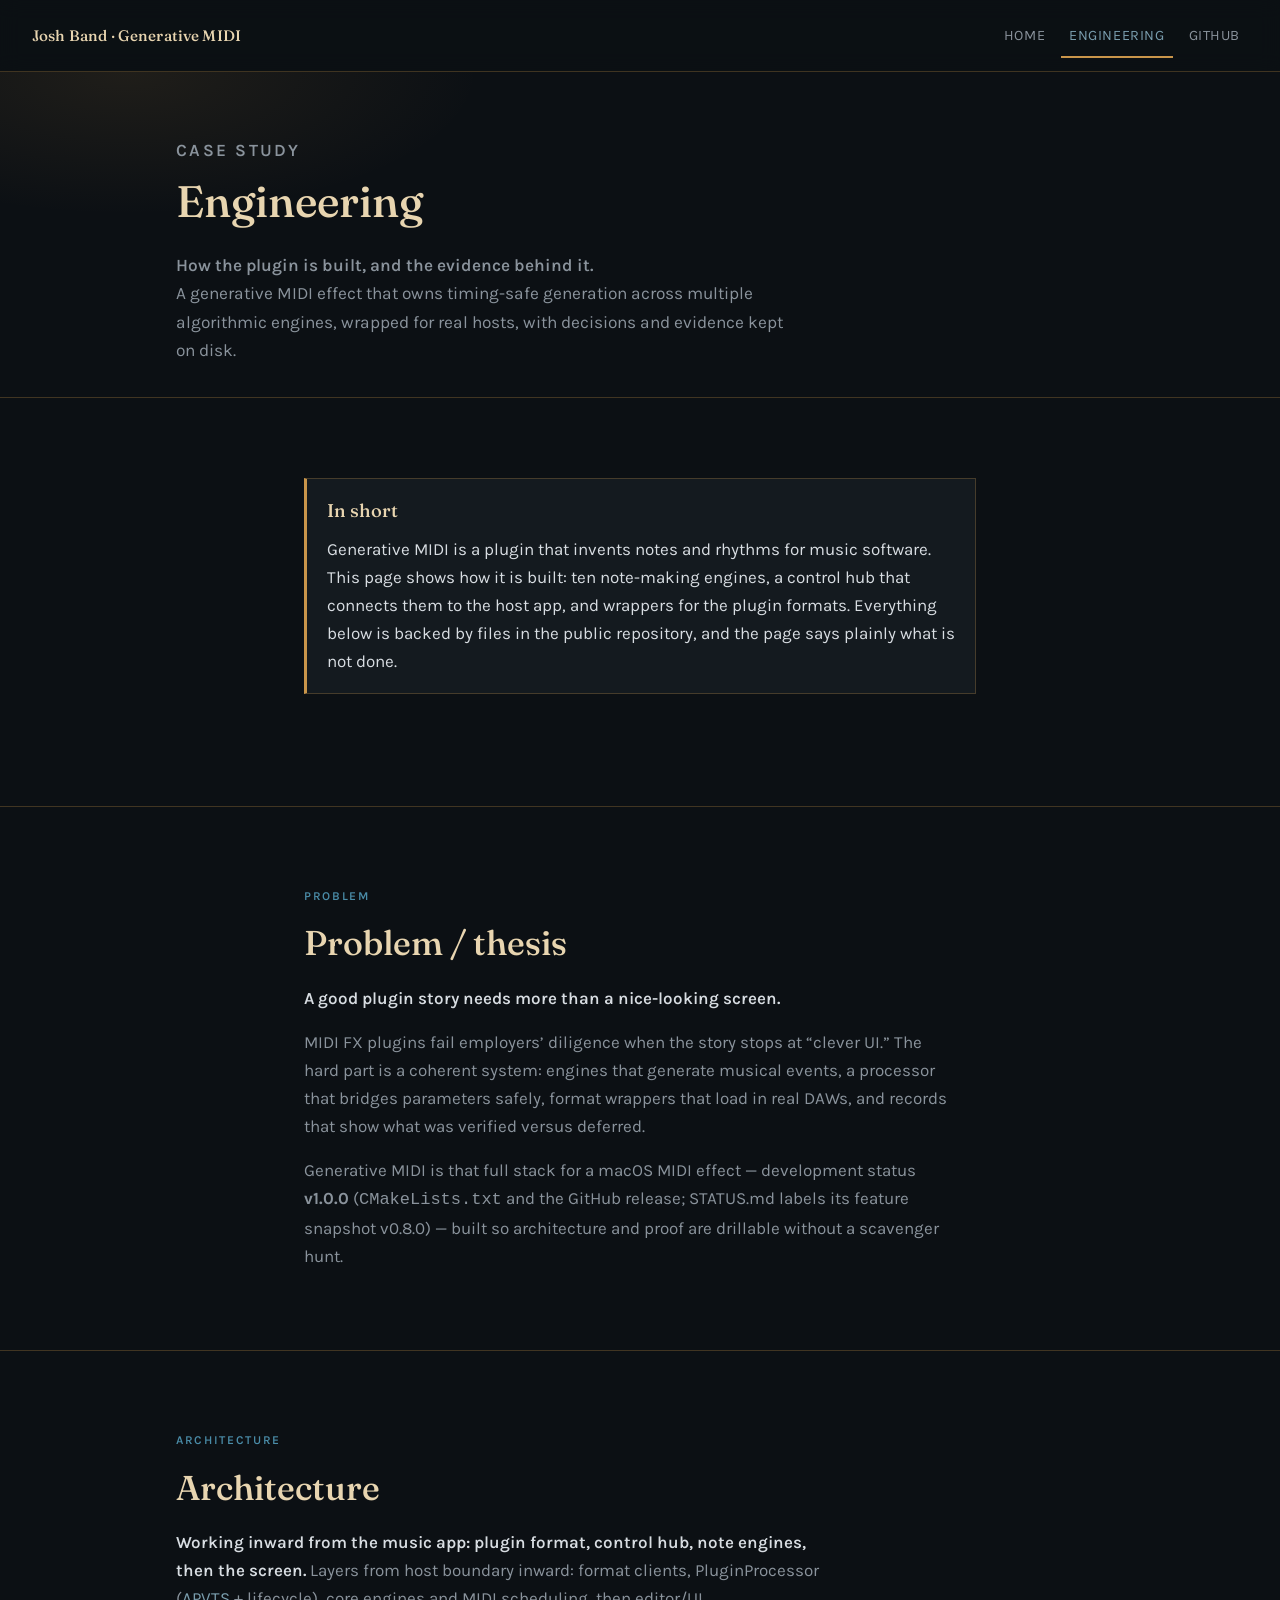
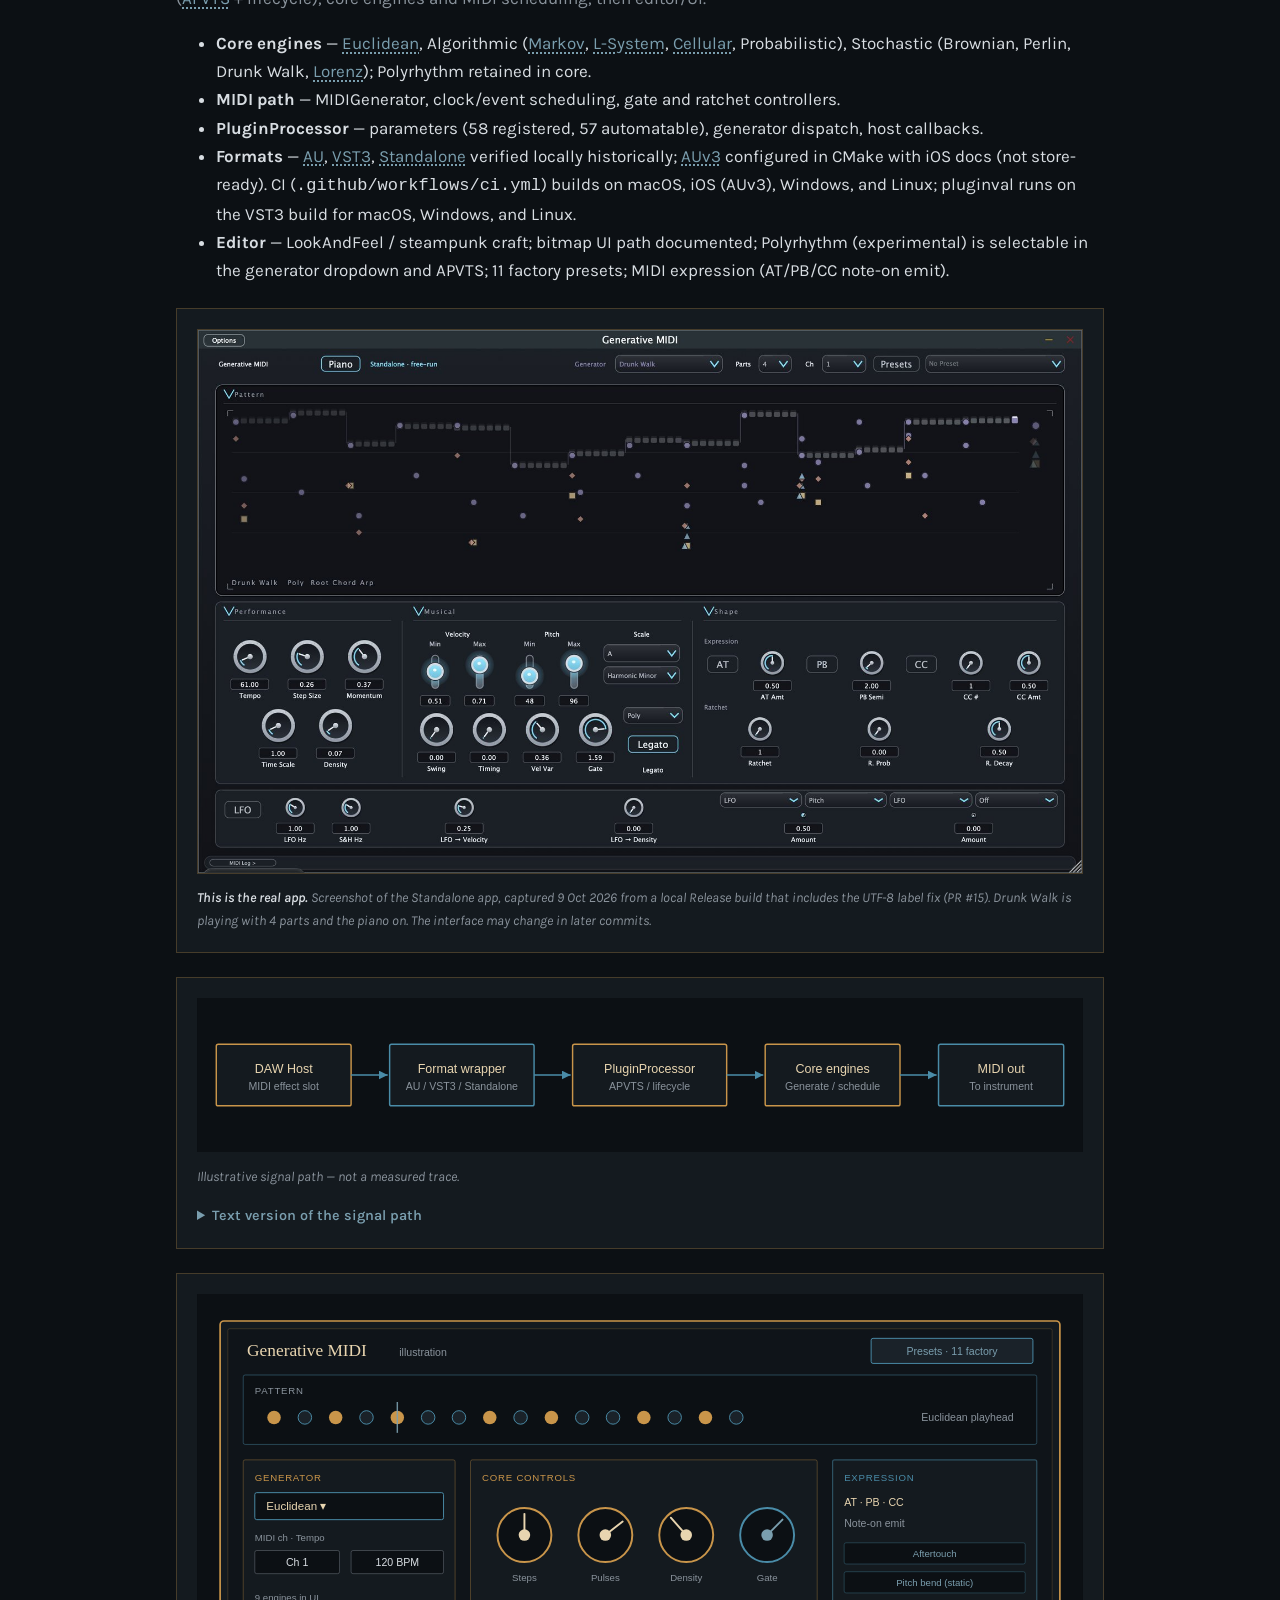
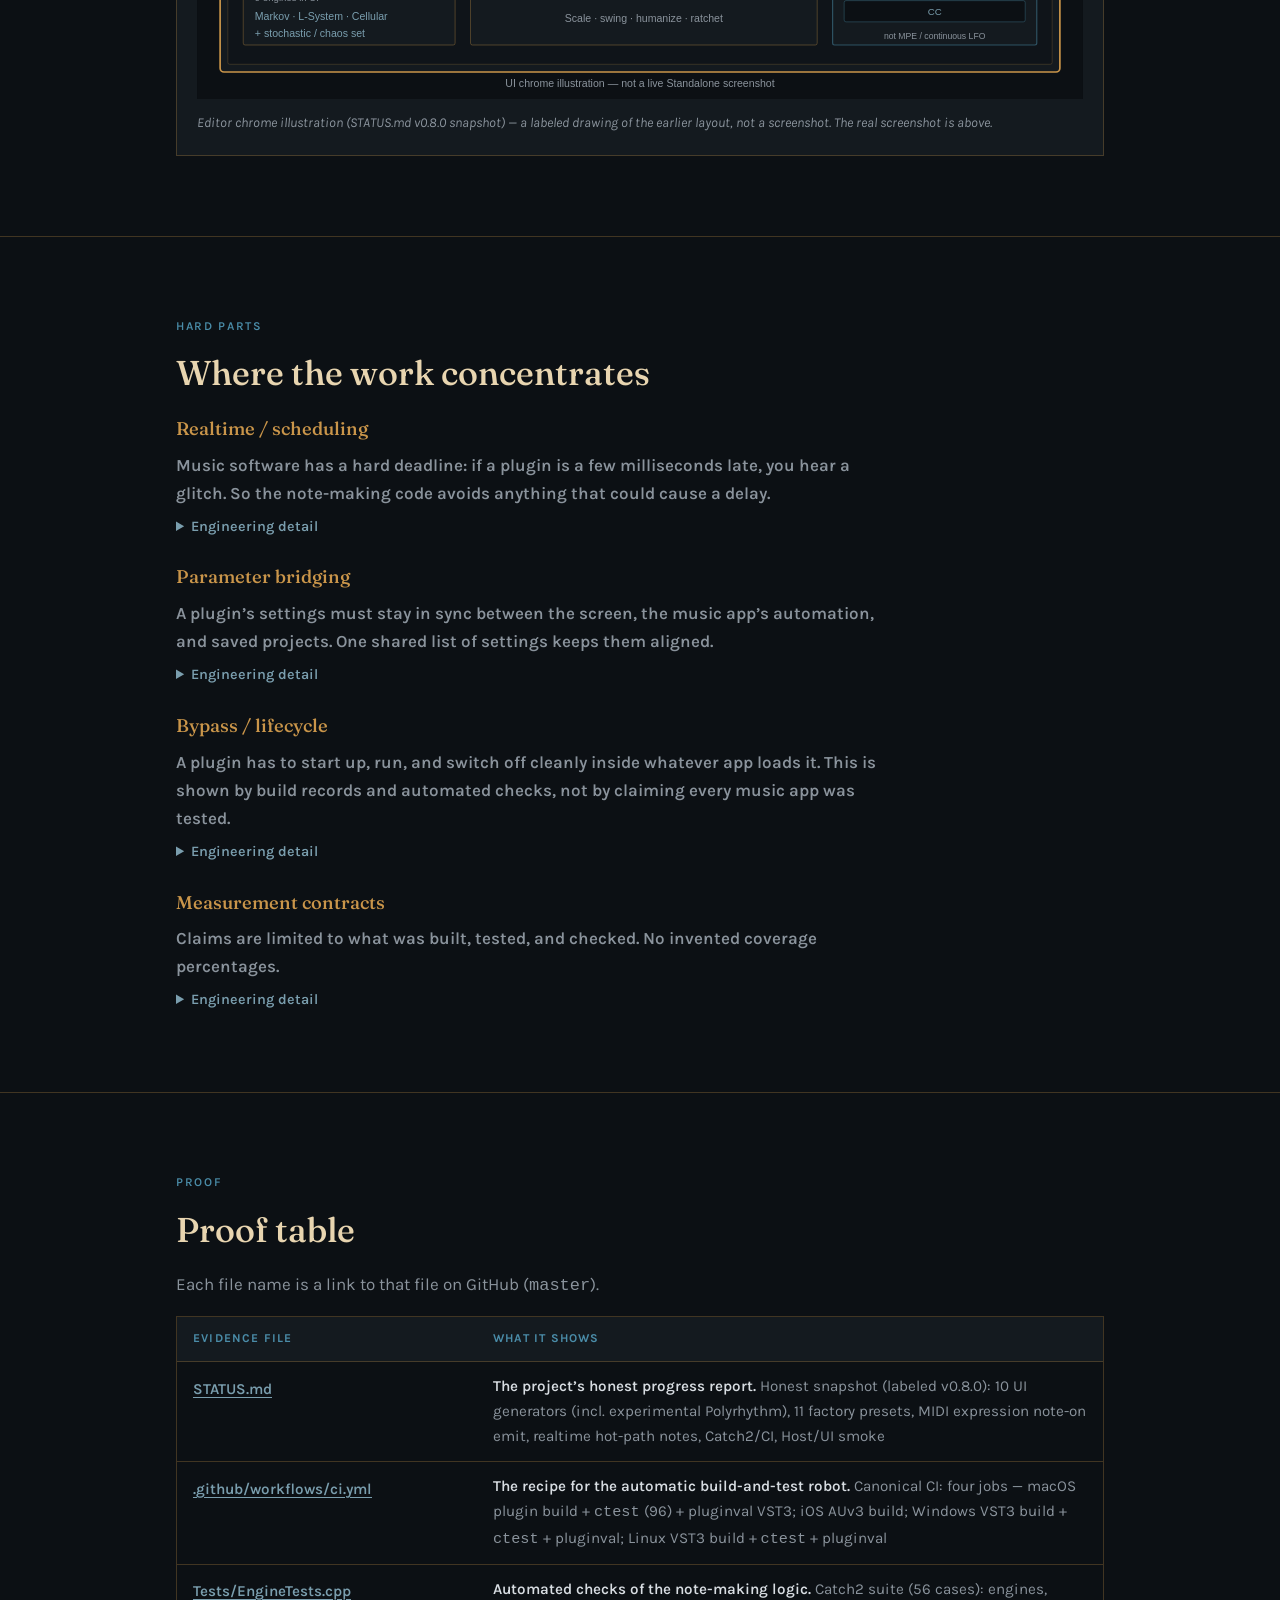
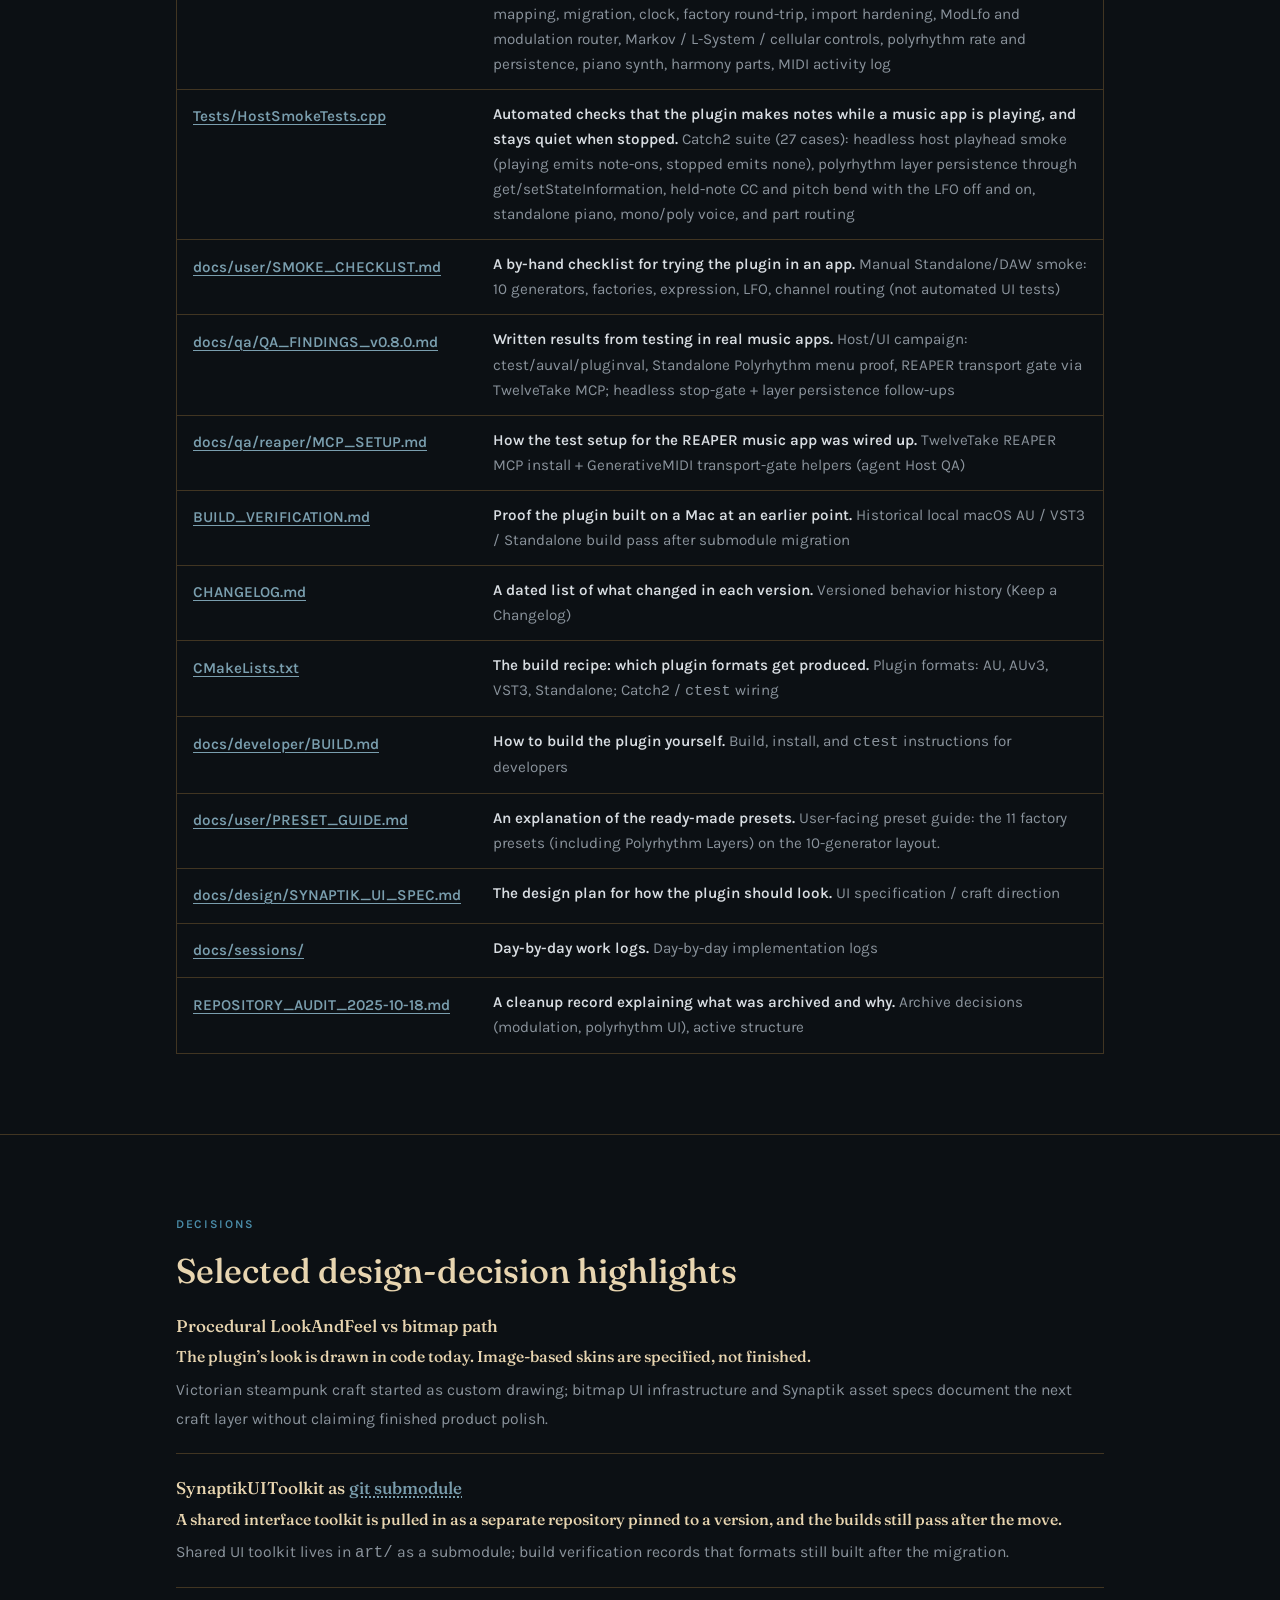
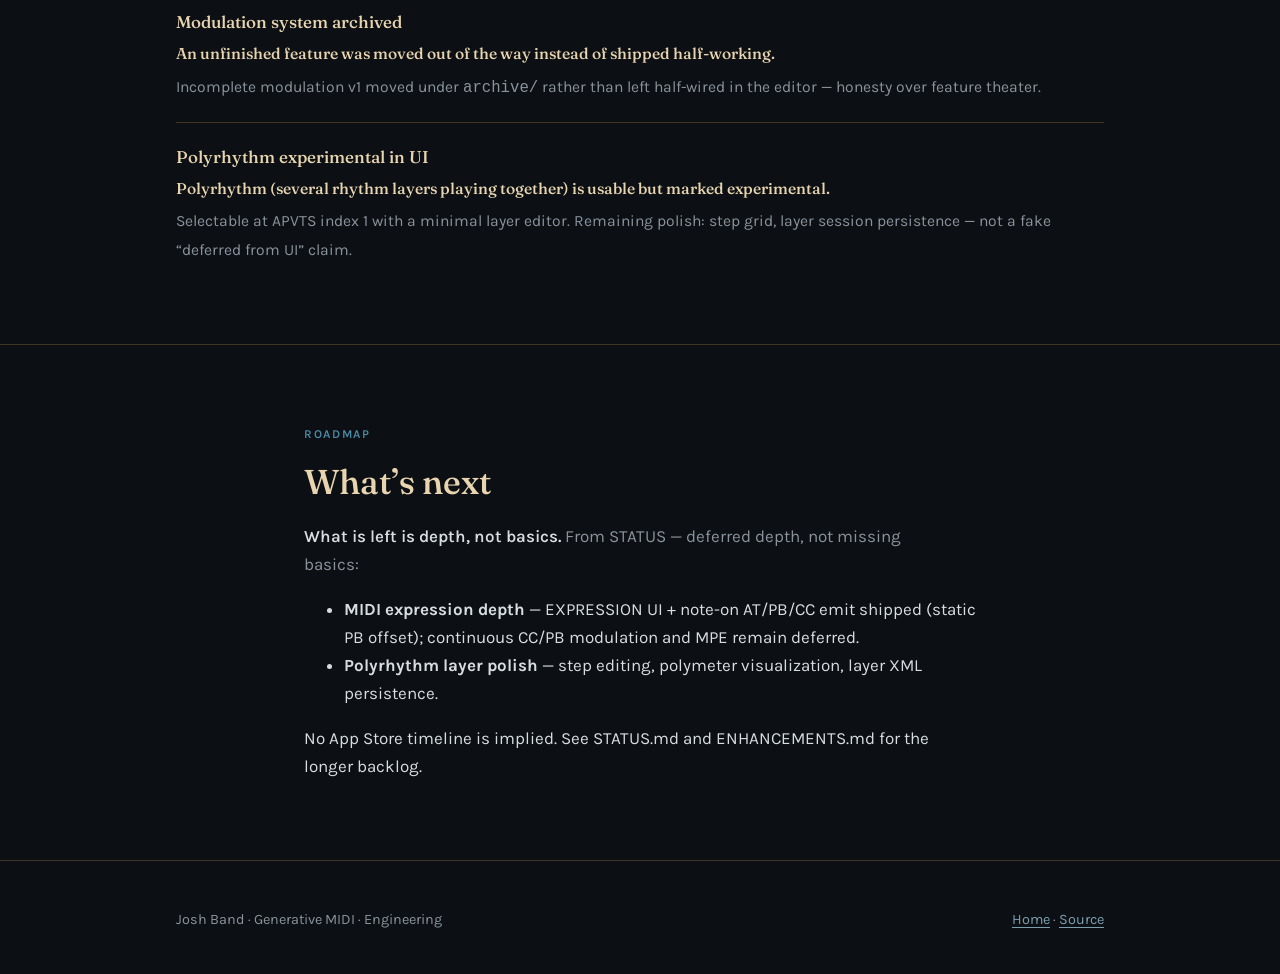
==== commit ae817a3b: "fix(host-sync): re-align on a jump that coincides with a panic, allow in-block tempo changes, ignore" ====
--- a/docs/engineering.html
+++ b/docs/engineering.html
@@ -113,7 +113,7 @@
             <p class="plain">Music software has a hard deadline: if a plugin is a few milliseconds late, you hear a glitch. So the note-making code avoids anything that could cause a delay.</p>
             <details>
               <summary>Engineering detail</summary>
-              <p>Note generation must respect <a class="term" href="index.html#g-daw">host</a> block timing. Gate length and ratchet features are described in STATUS with sample-accurate intent. Steady-state hot path is <a class="term" href="index.html#g-alloc">allocation</a>-hardened (Euclidean regen, ratchet offsets, algorithmic single-note, EventScheduler pre-reserved queue; over-capacity schedules dropped). Residual risk called out in STATUS: trained Markov map-key vector on lookup. Engine behavior is covered by Catch2 / <code>ctest</code> in <a class="term" href="index.html#g-ci">CI</a> (<strong>93</strong> test cases, incl. headless host playhead smoke + polyrhythm layer persistence); host transport gating is also exercised via REAPER + TwelveTake MCP and the manual <a href="https://github.com/joshband/GenerativeMIDI/blob/master/docs/user/SMOKE_CHECKLIST.md" rel="noopener noreferrer">smoke checklist</a> — not a published latency bench suite.</p>
+              <p>Note generation must respect <a class="term" href="index.html#g-daw">host</a> block timing. Gate length and ratchet features are described in STATUS with sample-accurate intent. Steady-state hot path is <a class="term" href="index.html#g-alloc">allocation</a>-hardened (Euclidean regen, ratchet offsets, algorithmic single-note, EventScheduler pre-reserved queue; over-capacity schedules dropped). Residual risk called out in STATUS: trained Markov map-key vector on lookup. Engine behavior is covered by Catch2 / <code>ctest</code> in <a class="term" href="index.html#g-ci">CI</a> (<strong>96</strong> test cases, incl. headless host playhead smoke + polyrhythm layer persistence); host transport gating is also exercised via REAPER + TwelveTake MCP and the manual <a href="https://github.com/joshband/GenerativeMIDI/blob/master/docs/user/SMOKE_CHECKLIST.md" rel="noopener noreferrer">smoke checklist</a> — not a published latency bench suite.</p>
             </details>
           </li>
           <li>
@@ -137,7 +137,7 @@
             <p class="plain">Claims are limited to what was built, tested, and checked. No invented coverage percentages.</p>
             <details>
               <summary>Engineering detail</summary>
-              <p>On-disk contracts are STATUS.md, BUILD_VERIFICATION.md, CHANGELOG, CI (<code>.github/workflows/ci.yml</code> + Catch2 / <code>ctest</code> ×93), <a href="https://github.com/joshband/GenerativeMIDI/blob/master/docs/qa/QA_FINDINGS_v0.8.0.md" rel="noopener noreferrer">QA findings</a>, and the manual <a href="https://github.com/joshband/GenerativeMIDI/blob/master/docs/user/SMOKE_CHECKLIST.md" rel="noopener noreferrer">SMOKE_CHECKLIST</a> — not invented coverage percentages. Prefer “build passed / tests ran / feature listed / smoke steps exercised” over marketing metrics.</p>
+              <p>On-disk contracts are STATUS.md, BUILD_VERIFICATION.md, CHANGELOG, CI (<code>.github/workflows/ci.yml</code> + Catch2 / <code>ctest</code> ×96), <a href="https://github.com/joshband/GenerativeMIDI/blob/master/docs/qa/QA_FINDINGS_v0.8.0.md" rel="noopener noreferrer">QA findings</a>, and the manual <a href="https://github.com/joshband/GenerativeMIDI/blob/master/docs/user/SMOKE_CHECKLIST.md" rel="noopener noreferrer">SMOKE_CHECKLIST</a> — not invented coverage percentages. Prefer “build passed / tests ran / feature listed / smoke steps exercised” over marketing metrics.</p>
             </details>
           </li>
         </ul>
@@ -166,7 +166,7 @@
               </tr>
               <tr>
                 <td><a href="https://github.com/joshband/GenerativeMIDI/blob/master/.github/workflows/ci.yml" rel="noopener noreferrer">.github/workflows/ci.yml<span class="visually-hidden"> on GitHub</span></a></td>
-                <td><strong class="plain">The recipe for the automatic build-and-test robot.</strong> Canonical CI: four jobs — macOS plugin build + <code>ctest</code> (93) + pluginval VST3; iOS AUv3 build; Windows VST3 build + <code>ctest</code> + pluginval; Linux VST3 build + <code>ctest</code> + pluginval</td>
+                <td><strong class="plain">The recipe for the automatic build-and-test robot.</strong> Canonical CI: four jobs — macOS plugin build + <code>ctest</code> (96) + pluginval VST3; iOS AUv3 build; Windows VST3 build + <code>ctest</code> + pluginval; Linux VST3 build + <code>ctest</code> + pluginval</td>
               </tr>
               <tr>
                 <td><a href="https://github.com/joshband/GenerativeMIDI/blob/master/Tests/EngineTests.cpp" rel="noopener noreferrer">Tests/EngineTests.cpp<span class="visually-hidden"> on GitHub</span></a></td>
